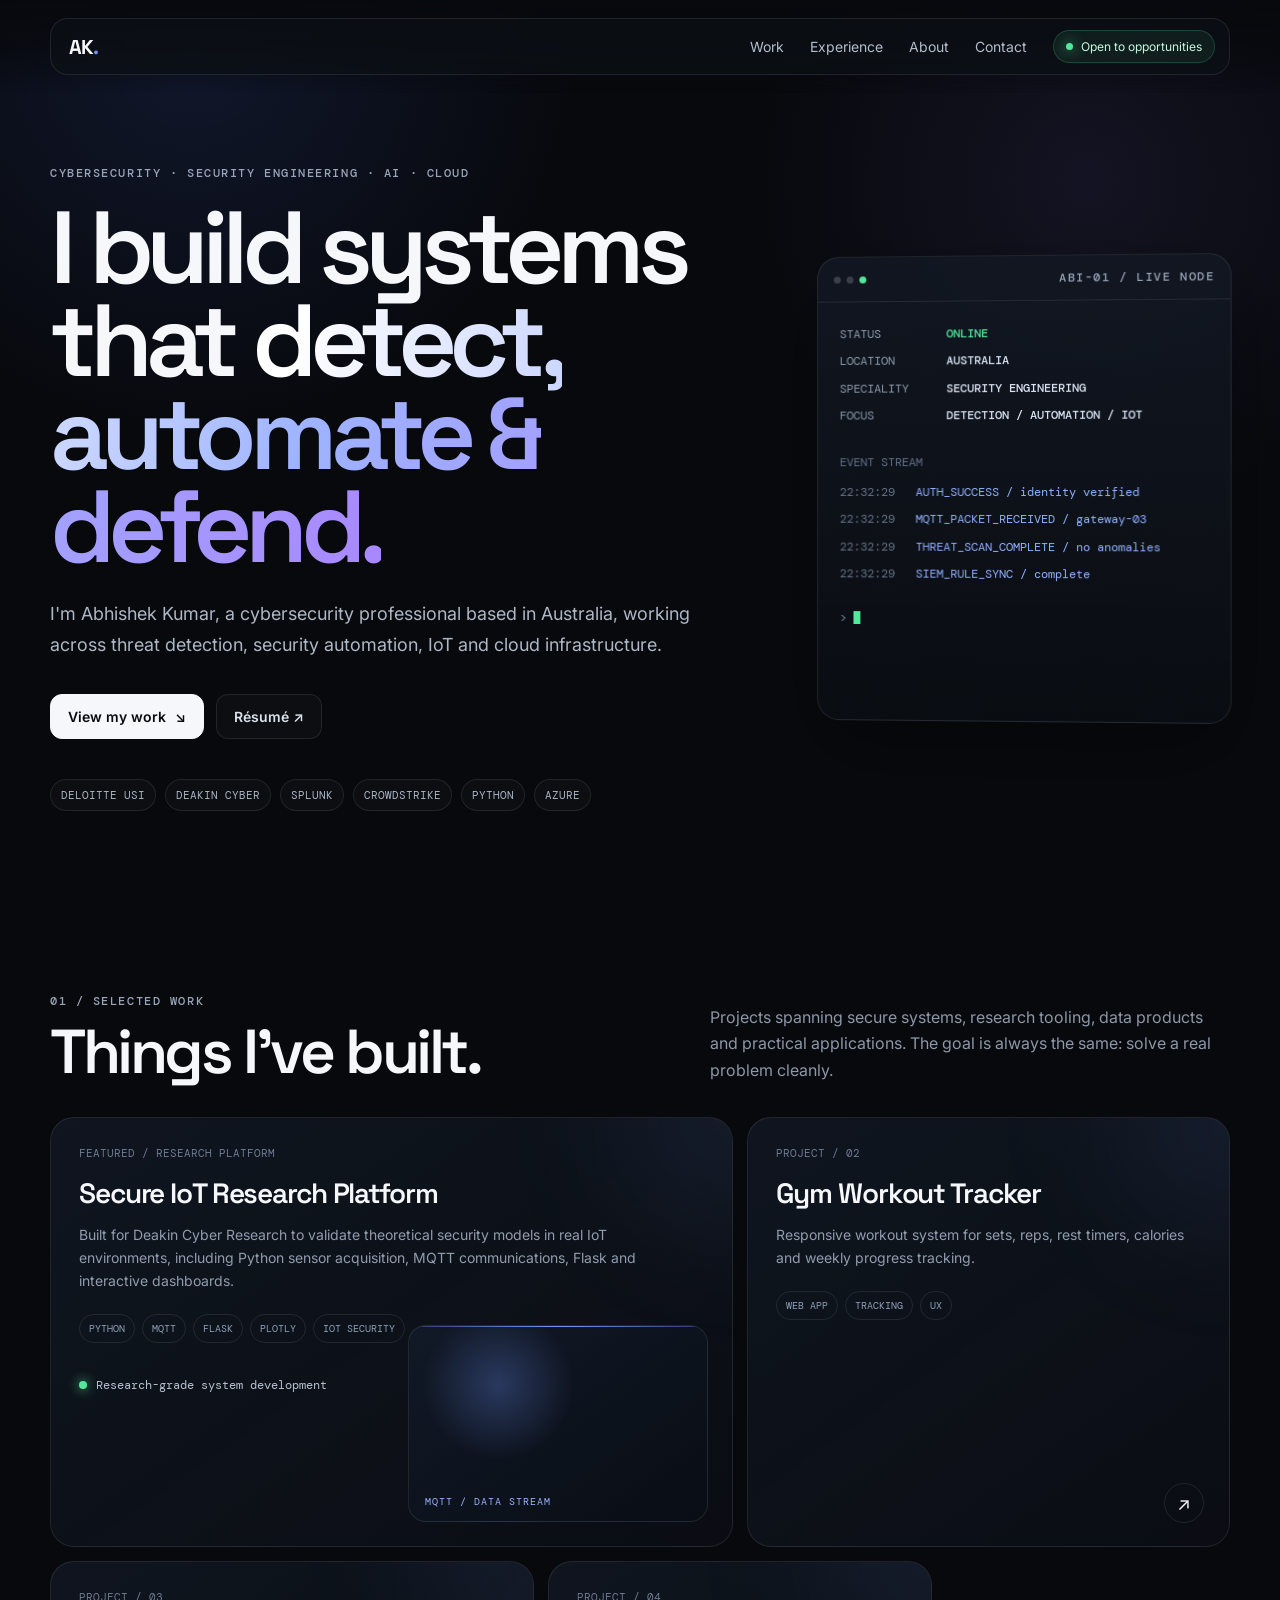
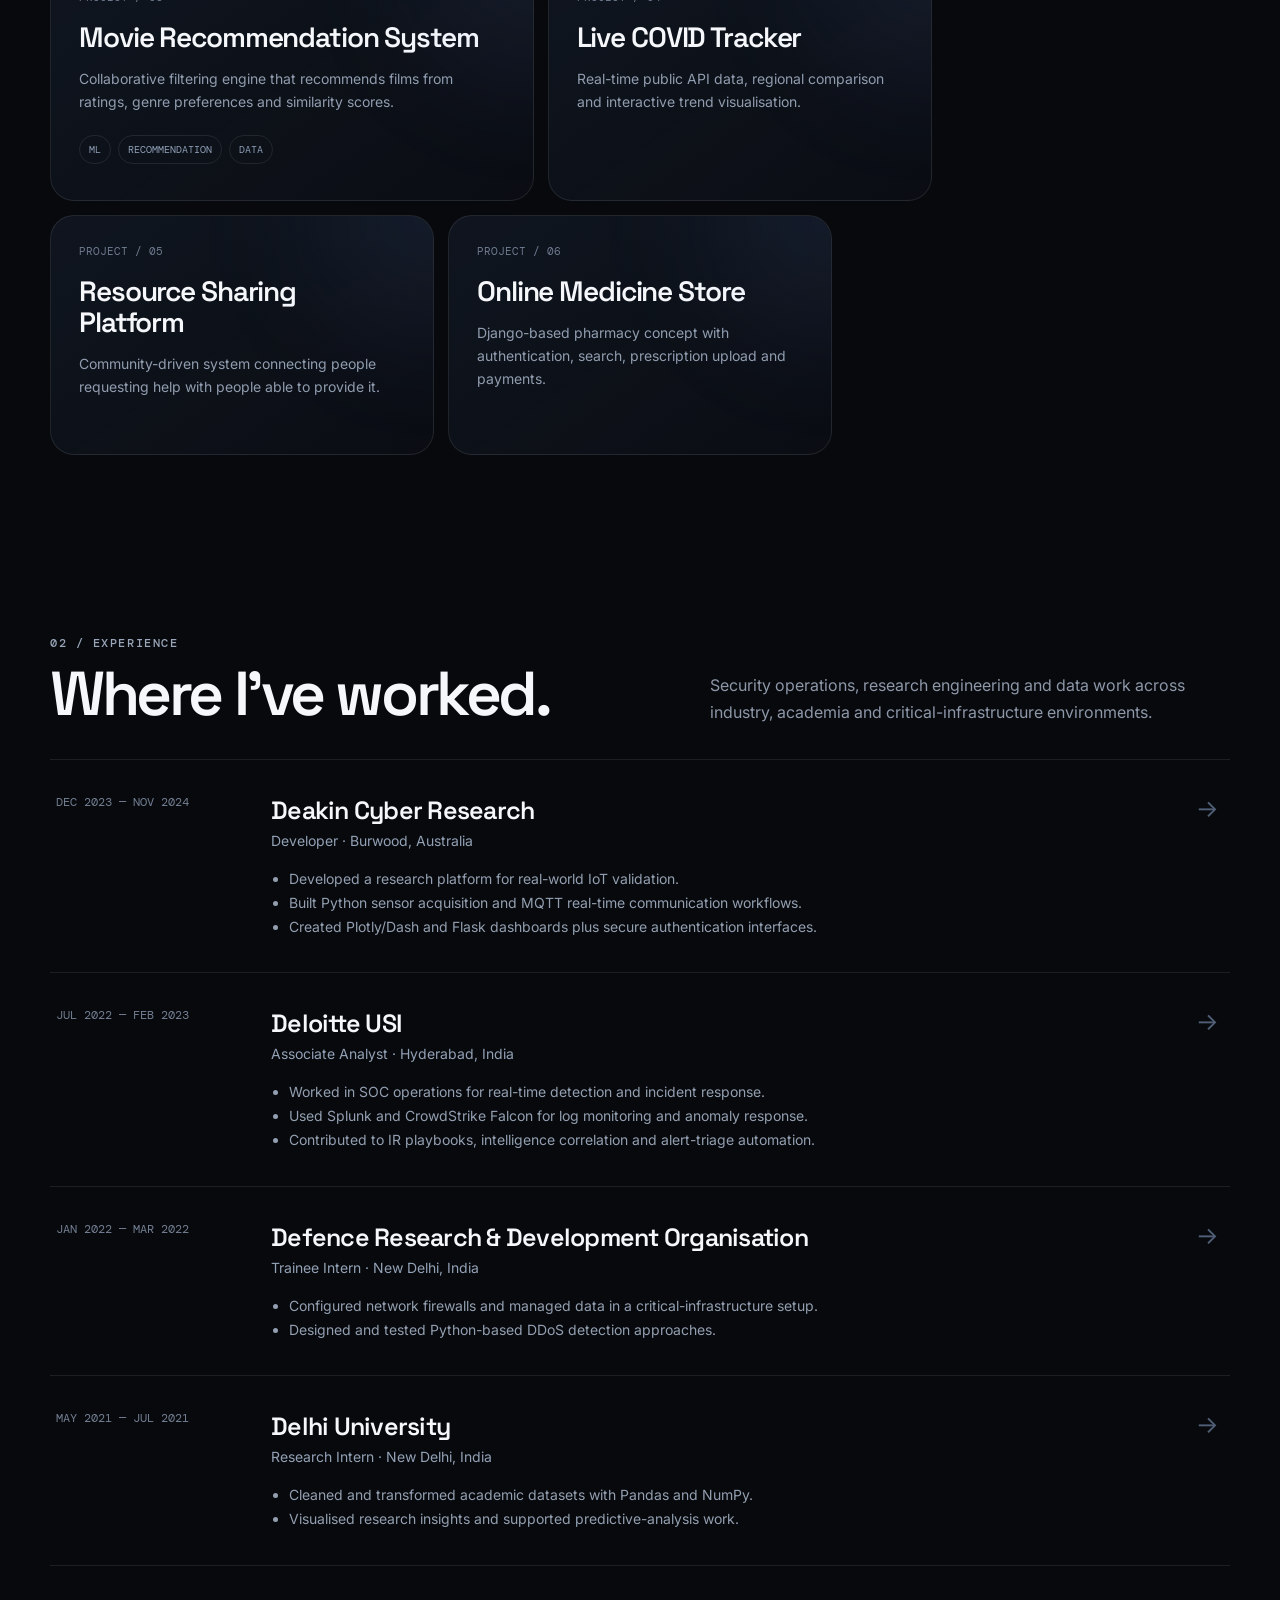
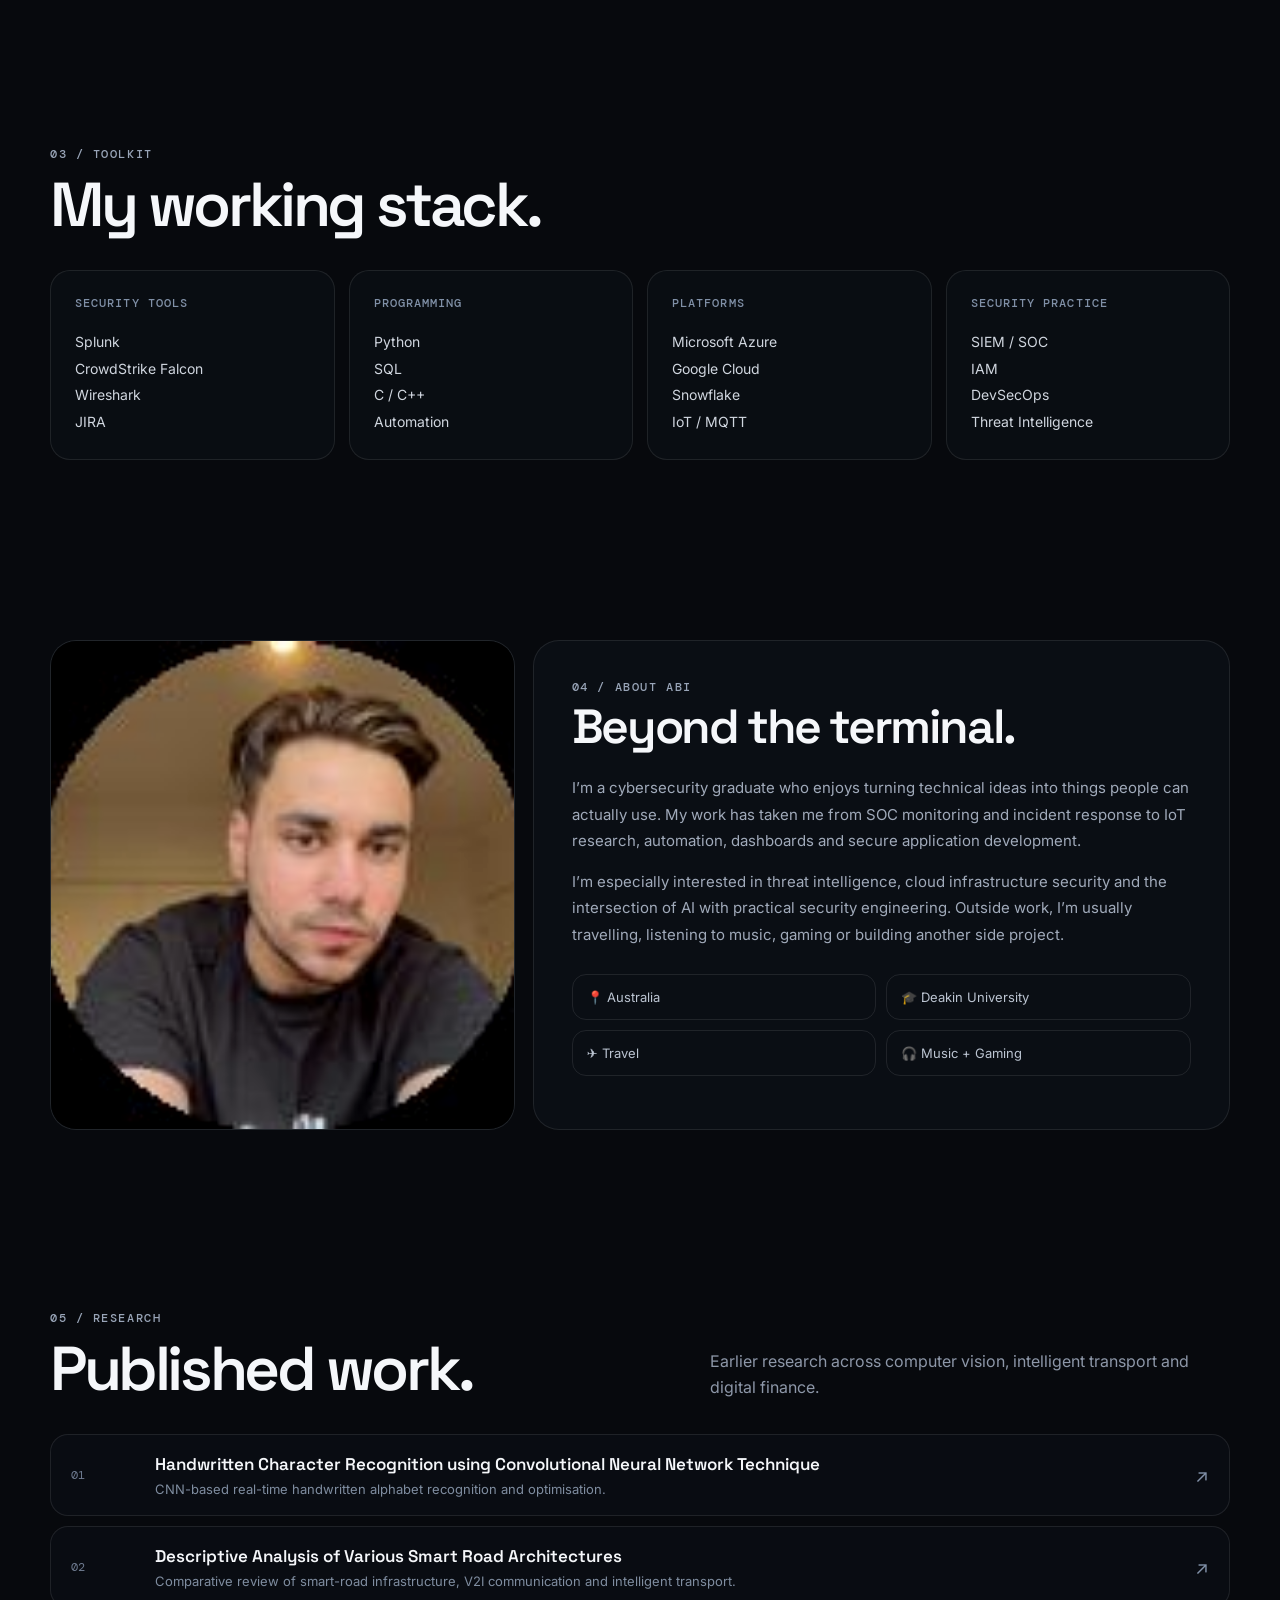
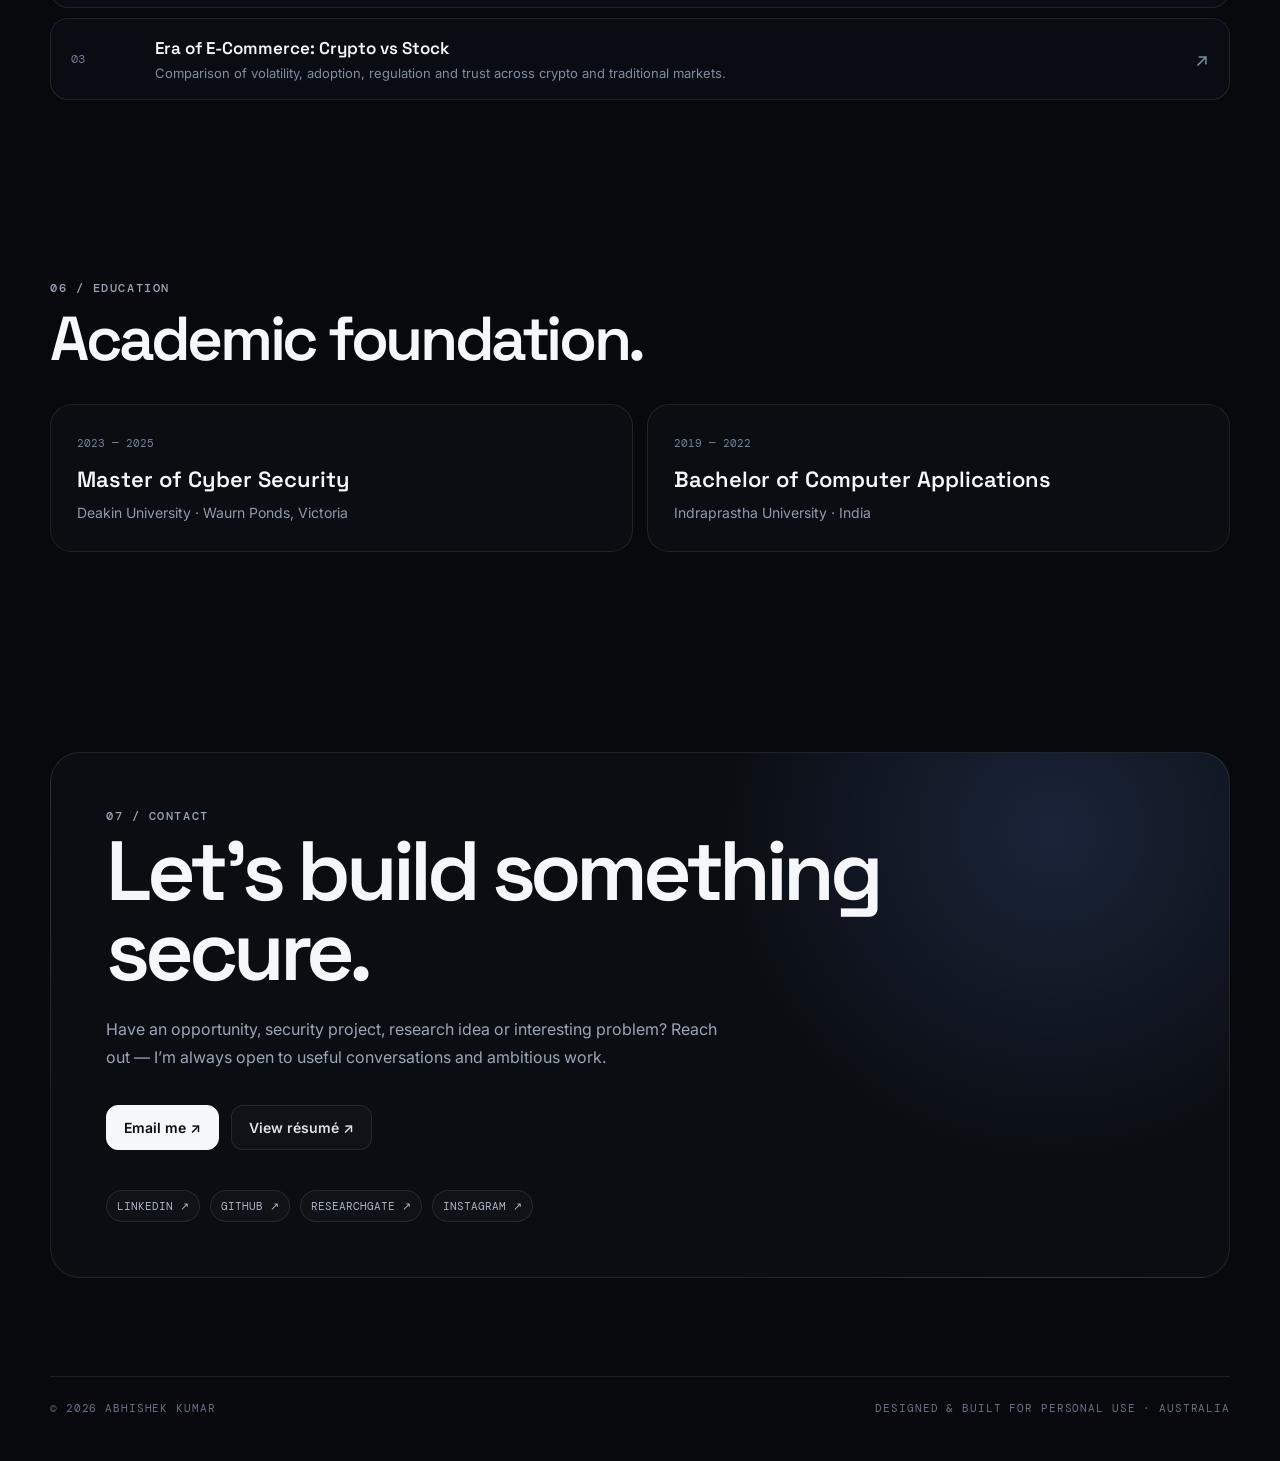
==== index.html @ a93452c8 "Rebuild portfolio homepage as V2" ====
<!doctype html>
<html lang="en">
<head>
  <meta charset="utf-8">
  <meta name="viewport" content="width=device-width,initial-scale=1">
  <meta name="theme-color" content="#07090d">
  <meta name="description" content="Abhishek Kumar — cybersecurity professional building secure systems, automation, IoT and cloud projects.">
  <title>Abhishek Kumar — Cybersecurity & Security Engineering</title>
  <link rel="icon" href="logo.png" type="image/png">
  <link rel="preconnect" href="https://fonts.googleapis.com">
  <link rel="preconnect" href="https://fonts.gstatic.com" crossorigin>
  <link href="https://fonts.googleapis.com/css2?family=DM+Mono:wght@300;400;500&family=Inter:wght@400;500;600;700&family=Space+Grotesk:wght@500;600;700&display=swap" rel="stylesheet">
  <style>
    :root{
      --bg:#07090d;--panel:#0d1117;--panel2:#111722;--text:#f5f7fa;--muted:#8d97a8;
      --line:rgba(255,255,255,.09);--blue:#6f93ff;--violet:#9a78ff;--green:#53e89b;
      --max:1180px;--radius:24px
    }
    *{box-sizing:border-box}
    html{scroll-behavior:smooth}
    body{margin:0;background:var(--bg);color:var(--text);font-family:Inter,system-ui,sans-serif;overflow-x:hidden}
    body:before{content:"";position:fixed;inset:0;z-index:-3;background:
      radial-gradient(circle at 15% 5%,rgba(87,119,255,.13),transparent 28%),
      radial-gradient(circle at 85% 20%,rgba(154,120,255,.09),transparent 26%),
      linear-gradient(#07090d,#07090d)}
    body:after{content:"";position:fixed;inset:0;z-index:-2;opacity:.22;pointer-events:none;
      background-image:linear-gradient(rgba(255,255,255,.025) 1px,transparent 1px),linear-gradient(90deg,rgba(255,255,255,.025) 1px,transparent 1px);
      background-size:48px 48px;mask-image:linear-gradient(to bottom,black,transparent 78%)}
    a{color:inherit;text-decoration:none}
    button{font:inherit}
    .wrap{width:min(var(--max),calc(100% - 40px));margin:auto}
    .nav{position:sticky;top:0;z-index:50;padding:18px 0;background:linear-gradient(to bottom,rgba(7,9,13,.96),rgba(7,9,13,.76),transparent);backdrop-filter:blur(16px)}
    .nav-inner{display:flex;align-items:center;justify-content:space-between;border:1px solid var(--line);background:rgba(13,17,23,.72);border-radius:18px;padding:11px 14px 11px 18px}
    .brand{font:700 20px Space Grotesk;letter-spacing:-.04em}.brand span{color:var(--blue)}
    .nav-links{display:flex;gap:26px;align-items:center;color:#b4bdcb;font-size:14px}
    .nav-links a:hover{color:white}
    .availability{display:inline-flex;align-items:center;gap:8px;border:1px solid rgba(83,232,155,.2);background:rgba(83,232,155,.07);color:#c7f7df;border-radius:999px;padding:8px 12px;font-size:12px}
    .dot{width:7px;height:7px;background:var(--green);border-radius:50%;box-shadow:0 0 14px var(--green)}
    .hero{min-height:calc(100vh - 90px);display:grid;grid-template-columns:1.35fr .8fr;gap:64px;align-items:center;padding:70px 0 90px}
    .eyebrow,.section-kicker{font:500 12px DM Mono;color:#99a5b8;letter-spacing:.13em;text-transform:uppercase}
    h1{font:600 clamp(58px,8vw,108px)/.91 Space Grotesk;margin:20px 0 26px;letter-spacing:-.07em;max-width:850px}
    h1 .gradient{background:linear-gradient(105deg,#fff 5%,#9eb3ff 50%,#a987ff);-webkit-background-clip:text;color:transparent}
    .lead{font-size:18px;line-height:1.7;color:#aeb7c5;max-width:690px}
    .hero-actions{display:flex;gap:12px;flex-wrap:wrap;margin:34px 0 40px}
    .btn{display:inline-flex;align-items:center;gap:9px;padding:13px 17px;border-radius:12px;border:1px solid var(--line);font-size:14px;font-weight:600;transition:.2s}
    .btn.primary{background:#f5f7fa;color:#090b10;border-color:#f5f7fa}.btn.primary:hover{transform:translateY(-2px)}
    .btn.secondary{background:rgba(255,255,255,.025);color:#dce2eb}.btn.secondary:hover{border-color:rgba(111,147,255,.45)}
    .stack-row{display:flex;gap:9px;flex-wrap:wrap}
    .chip{font:400 11px DM Mono;color:#aab5c5;border:1px solid var(--line);padding:8px 10px;border-radius:999px;background:rgba(255,255,255,.025)}
    .console{border:1px solid var(--line);border-radius:22px;background:linear-gradient(180deg,rgba(17,23,34,.85),rgba(10,13,19,.86));box-shadow:0 30px 80px rgba(0,0,0,.42);overflow:hidden;transform:perspective(1200px) rotateY(-3deg)}
    .console-head{display:flex;justify-content:space-between;align-items:center;padding:14px 16px;border-bottom:1px solid var(--line)}
    .lights{display:flex;gap:6px}.lights i{width:7px;height:7px;border-radius:50%;background:#39404a}.lights i:last-child{background:var(--green)}
    .console-body{padding:22px;font:12px/1.7 DM Mono;color:#8e9bac;min-height:420px}
    .console-row{display:grid;grid-template-columns:96px 1fr;gap:12px;margin-bottom:7px}.console-row b{color:#dce5f4;font-weight:500}
    .status{color:var(--green)!important}
    .event-title{margin:26px 0 10px;color:#617089}
    #event-stream div{margin:7px 0;opacity:0;animation:fade .55s forwards}.event-time{color:#647187}.event-ok{color:#8fb0ff}
    @keyframes fade{to{opacity:1}}
    .cursor{display:inline-block;width:7px;height:13px;background:var(--green);vertical-align:-2px;animation:blink 1s infinite}@keyframes blink{50%{opacity:.2}}
    section{padding:90px 0}
    .section-head{display:flex;justify-content:space-between;gap:30px;align-items:end;margin-bottom:34px}
    .section-head h2{font:600 clamp(38px,5vw,62px)/1 Space Grotesk;letter-spacing:-.055em;margin:12px 0 0}
    .section-head p{max-width:520px;color:var(--muted);line-height:1.65;margin:0}
    .bento{display:grid;grid-template-columns:repeat(12,1fr);gap:14px}
    .card{position:relative;border:1px solid var(--line);background:linear-gradient(145deg,rgba(17,23,34,.9),rgba(11,14,20,.82));border-radius:var(--radius);padding:28px;overflow:hidden;transition:.25s}
    .card:hover{transform:translateY(-3px);border-color:rgba(111,147,255,.32)}
    .card:before{content:"";position:absolute;width:240px;height:240px;border-radius:50%;background:rgba(111,147,255,.08);filter:blur(60px);right:-120px;top:-120px;pointer-events:none}
    .feature{grid-column:span 7;min-height:430px}.side{grid-column:span 5;min-height:208px}.third{grid-column:span 4;min-height:240px}
    .card-num{font:400 11px DM Mono;color:#6e7b90}.card h3{font:600 28px/1.1 Space Grotesk;letter-spacing:-.04em;margin:18px 0 12px}
    .card p{color:#919daf;line-height:1.65;font-size:14px;max-width:620px}
    .card-tags{display:flex;flex-wrap:wrap;gap:7px;margin-top:22px}.card-tags span{font:400 10px DM Mono;padding:7px 9px;border:1px solid var(--line);border-radius:999px;color:#8fa0b8}
    .project-link{position:absolute;right:25px;bottom:23px;width:40px;height:40px;border-radius:50%;display:grid;place-items:center;border:1px solid var(--line);font-size:18px}
    .feature .visual{position:absolute;right:24px;bottom:24px;width:44%;height:46%;border:1px solid var(--line);border-radius:18px;background:
      radial-gradient(circle at 30% 30%,rgba(111,147,255,.28),transparent 30%),
      linear-gradient(145deg,#111927,#090d14);overflow:hidden}
    .visual:after{content:"MQTT / DATA STREAM";position:absolute;left:16px;bottom:13px;font:10px DM Mono;color:#9eb3ff;letter-spacing:.1em}
    .visual-line{position:absolute;height:1px;background:linear-gradient(90deg,transparent,#7095ff,transparent);width:140%;left:-20%;animation:scan 3s linear infinite}@keyframes scan{from{top:10%}to{top:90%}}
    .currently{display:flex;align-items:center;gap:9px;font:12px DM Mono;color:#b7c1cf;margin-top:34px}.currently i{width:8px;height:8px;border-radius:50%;background:var(--green);box-shadow:0 0 12px var(--green)}
    .timeline{border-top:1px solid var(--line)}
    .job{display:grid;grid-template-columns:180px 1fr 28px;gap:35px;padding:34px 6px;border-bottom:1px solid var(--line)}
    .job-date{font:12px DM Mono;color:#737f92}.job h3{font:600 25px Space Grotesk;letter-spacing:-.03em;margin:0 0 6px}.job-role{color:#93a1b5;font-size:14px}
    .job ul{color:#939fb0;line-height:1.7;padding-left:18px;margin:18px 0 0;font-size:14px}.job-arrow{font-size:24px;color:#516078;transition:.2s}.job:hover .job-arrow{color:#8eadff;transform:translateX(3px)}
    .skills-grid{display:grid;grid-template-columns:repeat(4,1fr);gap:14px}.skillbox{padding:24px;border:1px solid var(--line);border-radius:20px;background:rgba(13,17,23,.6)}
    .skillbox h4{font:500 12px DM Mono;color:#8090a7;text-transform:uppercase;letter-spacing:.09em;margin:0 0 18px}.skillbox p{margin:0;color:#d0d6df;line-height:1.9;font-size:14px}
    .about-grid{display:grid;grid-template-columns:.8fr 1.2fr;gap:18px}
    .portrait{min-height:490px;border-radius:26px;border:1px solid var(--line);overflow:hidden;background:#0b0f15}
    .portrait img{width:100%;height:100%;object-fit:cover;filter:saturate(.8) contrast(1.03)}
    .about-card{border:1px solid var(--line);border-radius:26px;padding:38px;background:rgba(13,17,23,.74)}
    .about-card h2{font:600 48px/1 Space Grotesk;letter-spacing:-.05em;margin:8px 0 24px}.about-card p{color:#a0aaba;line-height:1.75;font-size:15px}
    .facts{display:grid;grid-template-columns:1fr 1fr;gap:10px;margin-top:26px}.fact{border:1px solid var(--line);border-radius:14px;padding:14px;color:#bcc5d2;font-size:13px}
    .research-list{display:grid;gap:10px}.paper{display:grid;grid-template-columns:64px 1fr auto;gap:20px;align-items:center;border:1px solid var(--line);border-radius:18px;padding:18px 20px;background:rgba(13,17,23,.58)}
    .paper-num{font:12px DM Mono;color:#6e7b90}.paper h3{font:600 17px Space Grotesk;margin:0 0 6px}.paper p{margin:0;color:#7f8da0;font-size:13px}.paper a{font-size:18px;color:#8292aa}
    .education{display:grid;grid-template-columns:1fr 1fr;gap:14px}.edu{border:1px solid var(--line);border-radius:22px;padding:26px;background:rgba(13,17,23,.55)}
    .edu small{font:11px DM Mono;color:#75839a}.edu h3{font:600 22px Space Grotesk;margin:14px 0 9px}.edu p{margin:0;color:#8f9bae;line-height:1.6;font-size:14px}
    .contact{padding:110px 0 70px}.contact-panel{border:1px solid var(--line);border-radius:30px;padding:55px;background:
      radial-gradient(circle at 85% 15%,rgba(111,147,255,.16),transparent 30%),rgba(13,17,23,.72)}
    .contact-panel h2{font:600 clamp(45px,7vw,84px)/.95 Space Grotesk;letter-spacing:-.06em;margin:8px 0 25px;max-width:850px}
    .contact-panel p{color:#9aa6b7;max-width:620px;line-height:1.7}
    .socials{display:flex;gap:10px;flex-wrap:wrap;margin-top:30px}
    footer{padding:28px 0 46px;color:#667388;font:11px DM Mono;text-transform:uppercase;letter-spacing:.08em}
    .footer-row{display:flex;justify-content:space-between;gap:20px;border-top:1px solid var(--line);padding-top:24px}
    .reveal{opacity:0;transform:translateY(20px);transition:.7s ease}.reveal.on{opacity:1;transform:none}
    @media(max-width:900px){
      .nav-links a:not(.availability){display:none}.hero{grid-template-columns:1fr;gap:30px;min-height:auto;padding-top:50px}.console{transform:none}
      .feature,.side,.third{grid-column:span 12}.feature{min-height:440px}.skills-grid{grid-template-columns:1fr 1fr}.about-grid{grid-template-columns:1fr}.portrait{min-height:420px}
      .job{grid-template-columns:130px 1fr 20px}.education{grid-template-columns:1fr}
    }
    @media(max-width:600px){
      .wrap{width:min(var(--max),calc(100% - 24px))}.nav{padding-top:10px}.nav-inner{border-radius:14px}.availability{font-size:0;padding:9px}.availability .dot{width:8px;height:8px}
      h1{font-size:54px}.hero{padding:52px 0 72px}.lead{font-size:16px}.console-body{min-height:360px;padding:17px}.section-head{display:block}.section-head p{margin-top:18px}
      section{padding:68px 0}.card{padding:22px}.feature{min-height:460px}.feature .visual{width:calc(100% - 44px);height:150px;left:22px}
      .skills-grid{grid-template-columns:1fr}.job{grid-template-columns:1fr 18px;gap:10px}.job-date{grid-column:1}.job > div:nth-child(2){grid-column:1}.job-arrow{grid-column:2;grid-row:1/3}
      .about-card{padding:26px}.about-card h2{font-size:38px}.facts{grid-template-columns:1fr}.paper{grid-template-columns:36px 1fr}.paper a{display:none}.contact-panel{padding:32px 24px}.footer-row{display:block;line-height:2}
    }
    @media(prefers-reduced-motion:reduce){*{scroll-behavior:auto!important;animation:none!important;transition:none!important}}
  </style>
</head>
<body>
  <nav class="nav">
    <div class="wrap nav-inner">
      <a class="brand" href="#top">AK<span>.</span></a>
      <div class="nav-links">
        <a href="#work">Work</a><a href="#experience">Experience</a><a href="#about">About</a><a href="#contact">Contact</a>
        <span class="availability"><i class="dot"></i> Open to opportunities</span>
      </div>
    </div>
  </nav>

  <main id="top">
    <div class="wrap hero">
      <div>
        <div class="eyebrow">Cybersecurity · Security Engineering · AI · Cloud</div>
        <h1>I build systems that <span class="gradient">detect, automate & defend.</span></h1>
        <p class="lead">I'm Abhishek Kumar, a cybersecurity professional based in Australia, working across threat detection, security automation, IoT and cloud infrastructure.</p>
        <div class="hero-actions">
          <a class="btn primary" href="#work">View my work <span>↘</span></a>
          <a class="btn secondary" href="resume.pdf" target="_blank">Résumé ↗</a>
        </div>
        <div class="stack-row">
          <span class="chip">DELOITTE USI</span><span class="chip">DEAKIN CYBER</span><span class="chip">SPLUNK</span><span class="chip">CROWDSTRIKE</span><span class="chip">PYTHON</span><span class="chip">AZURE</span>
        </div>
      </div>
      <aside class="console" aria-label="Security node console">
        <div class="console-head"><div class="lights"><i></i><i></i><i></i></div><span class="eyebrow">ABI-01 / LIVE NODE</span></div>
        <div class="console-body">
          <div class="console-row"><span>STATUS</span><b class="status">ONLINE</b></div>
          <div class="console-row"><span>LOCATION</span><b>AUSTRALIA</b></div>
          <div class="console-row"><span>SPECIALITY</span><b>SECURITY ENGINEERING</b></div>
          <div class="console-row"><span>FOCUS</span><b>DETECTION / AUTOMATION / IOT</b></div>
          <div class="event-title">EVENT STREAM</div>
          <div id="event-stream"></div>
          <div style="margin-top:24px;color:#77869b">&gt; <span class="cursor"></span></div>
        </div>
      </aside>
    </div>

    <section id="work">
      <div class="wrap">
        <div class="section-head reveal">
          <div><div class="section-kicker">01 / Selected work</div><h2>Things I've built.</h2></div>
          <p>Projects spanning secure systems, research tooling, data products and practical applications. The goal is always the same: solve a real problem cleanly.</p>
        </div>
        <div class="bento">
          <article class="card feature reveal">
            <div class="card-num">FEATURED / RESEARCH PLATFORM</div>
            <h3>Secure IoT Research Platform</h3>
            <p>Built for Deakin Cyber Research to validate theoretical security models in real IoT environments, including Python sensor acquisition, MQTT communications, Flask and interactive dashboards.</p>
            <div class="card-tags"><span>PYTHON</span><span>MQTT</span><span>FLASK</span><span>PLOTLY</span><span>IOT SECURITY</span></div>
            <div class="currently"><i></i> Research-grade system development</div>
            <div class="visual"><span class="visual-line"></span></div>
          </article>
          <article class="card side reveal">
            <div class="card-num">PROJECT / 02</div><h3>Gym Workout Tracker</h3>
            <p>Responsive workout system for sets, reps, rest timers, calories and weekly progress tracking.</p>
            <div class="card-tags"><span>WEB APP</span><span>TRACKING</span><span>UX</span></div>
            <a class="project-link" href="dailyworkout.html" aria-label="Open workout tracker">↗</a>
          </article>
          <article class="card side reveal">
            <div class="card-num">PROJECT / 03</div><h3>Movie Recommendation System</h3>
            <p>Collaborative filtering engine that recommends films from ratings, genre preferences and similarity scores.</p>
            <div class="card-tags"><span>ML</span><span>RECOMMENDATION</span><span>DATA</span></div>
          </article>
          <article class="card third reveal">
            <div class="card-num">PROJECT / 04</div><h3>Live COVID Tracker</h3>
            <p>Real-time public API data, regional comparison and interactive trend visualisation.</p>
          </article>
          <article class="card third reveal">
            <div class="card-num">PROJECT / 05</div><h3>Resource Sharing Platform</h3>
            <p>Community-driven system connecting people requesting help with people able to provide it.</p>
          </article>
          <article class="card third reveal">
            <div class="card-num">PROJECT / 06</div><h3>Online Medicine Store</h3>
            <p>Django-based pharmacy concept with authentication, search, prescription upload and payments.</p>
          </article>
        </div>
      </div>
    </section>

    <section id="experience">
      <div class="wrap">
        <div class="section-head reveal"><div><div class="section-kicker">02 / Experience</div><h2>Where I've worked.</h2></div><p>Security operations, research engineering and data work across industry, academia and critical-infrastructure environments.</p></div>
        <div class="timeline">
          <article class="job reveal"><div class="job-date">DEC 2023 — NOV 2024</div><div><h3>Deakin Cyber Research</h3><div class="job-role">Developer · Burwood, Australia</div><ul><li>Developed a research platform for real-world IoT validation.</li><li>Built Python sensor acquisition and MQTT real-time communication workflows.</li><li>Created Plotly/Dash and Flask dashboards plus secure authentication interfaces.</li></ul></div><div class="job-arrow">→</div></article>
          <article class="job reveal"><div class="job-date">JUL 2022 — FEB 2023</div><div><h3>Deloitte USI</h3><div class="job-role">Associate Analyst · Hyderabad, India</div><ul><li>Worked in SOC operations for real-time detection and incident response.</li><li>Used Splunk and CrowdStrike Falcon for log monitoring and anomaly response.</li><li>Contributed to IR playbooks, intelligence correlation and alert-triage automation.</li></ul></div><div class="job-arrow">→</div></article>
          <article class="job reveal"><div class="job-date">JAN 2022 — MAR 2022</div><div><h3>Defence Research & Development Organisation</h3><div class="job-role">Trainee Intern · New Delhi, India</div><ul><li>Configured network firewalls and managed data in a critical-infrastructure setup.</li><li>Designed and tested Python-based DDoS detection approaches.</li></ul></div><div class="job-arrow">→</div></article>
          <article class="job reveal"><div class="job-date">MAY 2021 — JUL 2021</div><div><h3>Delhi University</h3><div class="job-role">Research Intern · New Delhi, India</div><ul><li>Cleaned and transformed academic datasets with Pandas and NumPy.</li><li>Visualised research insights and supported predictive-analysis work.</li></ul></div><div class="job-arrow">→</div></article>
        </div>
      </div>
    </section>

    <section>
      <div class="wrap">
        <div class="section-head reveal"><div><div class="section-kicker">03 / Toolkit</div><h2>My working stack.</h2></div></div>
        <div class="skills-grid">
          <div class="skillbox reveal"><h4>Security tools</h4><p>Splunk<br>CrowdStrike Falcon<br>Wireshark<br>JIRA</p></div>
          <div class="skillbox reveal"><h4>Programming</h4><p>Python<br>SQL<br>C / C++<br>Automation</p></div>
          <div class="skillbox reveal"><h4>Platforms</h4><p>Microsoft Azure<br>Google Cloud<br>Snowflake<br>IoT / MQTT</p></div>
          <div class="skillbox reveal"><h4>Security practice</h4><p>SIEM / SOC<br>IAM<br>DevSecOps<br>Threat Intelligence</p></div>
        </div>
      </div>
    </section>

    <section id="about">
      <div class="wrap about-grid">
        <div class="portrait reveal"><img src="profile.jpg" alt="Abhishek Kumar"></div>
        <div class="about-card reveal">
          <div class="section-kicker">04 / About Abi</div>
          <h2>Beyond the terminal.</h2>
          <p>I’m a cybersecurity graduate who enjoys turning technical ideas into things people can actually use. My work has taken me from SOC monitoring and incident response to IoT research, automation, dashboards and secure application development.</p>
          <p>I’m especially interested in threat intelligence, cloud infrastructure security and the intersection of AI with practical security engineering. Outside work, I’m usually travelling, listening to music, gaming or building another side project.</p>
          <div class="facts">
            <div class="fact">📍 Australia</div><div class="fact">🎓 Deakin University</div><div class="fact">✈ Travel</div><div class="fact">🎧 Music + Gaming</div>
          </div>
        </div>
      </div>
    </section>

    <section id="research">
      <div class="wrap">
        <div class="section-head reveal"><div><div class="section-kicker">05 / Research</div><h2>Published work.</h2></div><p>Earlier research across computer vision, intelligent transport and digital finance.</p></div>
        <div class="research-list">
          <article class="paper reveal"><div class="paper-num">01</div><div><h3>Handwritten Character Recognition using Convolutional Neural Network Technique</h3><p>CNN-based real-time handwritten alphabet recognition and optimisation.</p></div><a href="https://www.researchgate.net/publication/356195148_Handwritten_Character_Recognition_using_Convolutional_Neural_Network_Technique" target="_blank" rel="noopener">↗</a></article>
          <article class="paper reveal"><div class="paper-num">02</div><div><h3>Descriptive Analysis of Various Smart Road Architectures</h3><p>Comparative review of smart-road infrastructure, V2I communication and intelligent transport.</p></div><a href="https://www.researchgate.net/publication/352761163_DESCRIPTIVE_ANALYSIS_OF_VARIOUS_SMART_ROAD_ARCHITECHURES" target="_blank" rel="noopener">↗</a></article>
          <article class="paper reveal"><div class="paper-num">03</div><div><h3>Era of E-Commerce: Crypto vs Stock</h3><p>Comparison of volatility, adoption, regulation and trust across crypto and traditional markets.</p></div><a href="https://www.researchgate.net/publication/343471751_Era_of_E-Commerce_Crypto_vs_Stock" target="_blank" rel="noopener">↗</a></article>
        </div>
      </div>
    </section>

    <section id="education">
      <div class="wrap">
        <div class="section-head reveal"><div><div class="section-kicker">06 / Education</div><h2>Academic foundation.</h2></div></div>
        <div class="education">
          <div class="edu reveal"><small>2023 — 2025</small><h3>Master of Cyber Security</h3><p>Deakin University · Waurn Ponds, Victoria</p></div>
          <div class="edu reveal"><small>2019 — 2022</small><h3>Bachelor of Computer Applications</h3><p>Indraprastha University · India</p></div>
        </div>
      </div>
    </section>

    <section class="contact" id="contact">
      <div class="wrap">
        <div class="contact-panel reveal">
          <div class="section-kicker">07 / Contact</div>
          <h2>Let's build something secure.</h2>
          <p>Have an opportunity, security project, research idea or interesting problem? Reach out — I’m always open to useful conversations and ambitious work.</p>
          <div class="hero-actions">
            <a class="btn primary" href="mailto:abhideakin@gmail.com">Email me ↗</a>
            <a class="btn secondary" href="resume.pdf" target="_blank">View résumé ↗</a>
          </div>
          <div class="socials">
            <a class="chip" href="https://www.linkedin.com/in/abi-k-493982182/" target="_blank" rel="noopener">LINKEDIN ↗</a>
            <a class="chip" href="https://github.com/aby1602" target="_blank" rel="noopener">GITHUB ↗</a>
            <a class="chip" href="https://www.researchgate.net/profile/Abhishek-Kumar-483?ev=hdr_xprf" target="_blank" rel="noopener">RESEARCHGATE ↗</a>
            <a class="chip" href="https://www.instagram.com/ttl_dreamer__/" target="_blank" rel="noopener">INSTAGRAM ↗</a>
          </div>
        </div>
      </div>
    </section>
  </main>

  <footer><div class="wrap footer-row"><span>© 2026 Abhishek Kumar</span><span>Designed & built for personal use · Australia</span></div></footer>

  <script>
    const events=[
      "AUTH_SUCCESS / identity verified",
      "MQTT_PACKET_RECEIVED / gateway-03",
      "THREAT_SCAN_COMPLETE / no anomalies",
      "SIEM_RULE_SYNC / complete",
      "CLOUD_POLICY_CHECK / passed",
      "SYSTEM_SECURE / monitoring"
    ];
    const stream=document.getElementById("event-stream");
    let n=0;
    function addEvent(){
      if(!stream)return;
      const row=document.createElement("div");
      const now=new Date().toLocaleTimeString("en-AU",{hour12:false});
      row.innerHTML='<span class="event-time">'+now+'</span>&nbsp;&nbsp; <span class="event-ok">'+events[n%events.length]+'</span>';
      stream.appendChild(row);
      if(stream.children.length>6)stream.removeChild(stream.firstChild);
      n++;
    }
    events.slice(0,4).forEach((_,i)=>setTimeout(addEvent,220*i));
    setInterval(addEvent,2600);
    const obs=new IntersectionObserver(entries=>entries.forEach(e=>{if(e.isIntersecting)e.target.classList.add("on")}),{threshold:.08});
    document.querySelectorAll(".reveal").forEach(el=>obs.observe(el));
  </script>
</body>
</html>
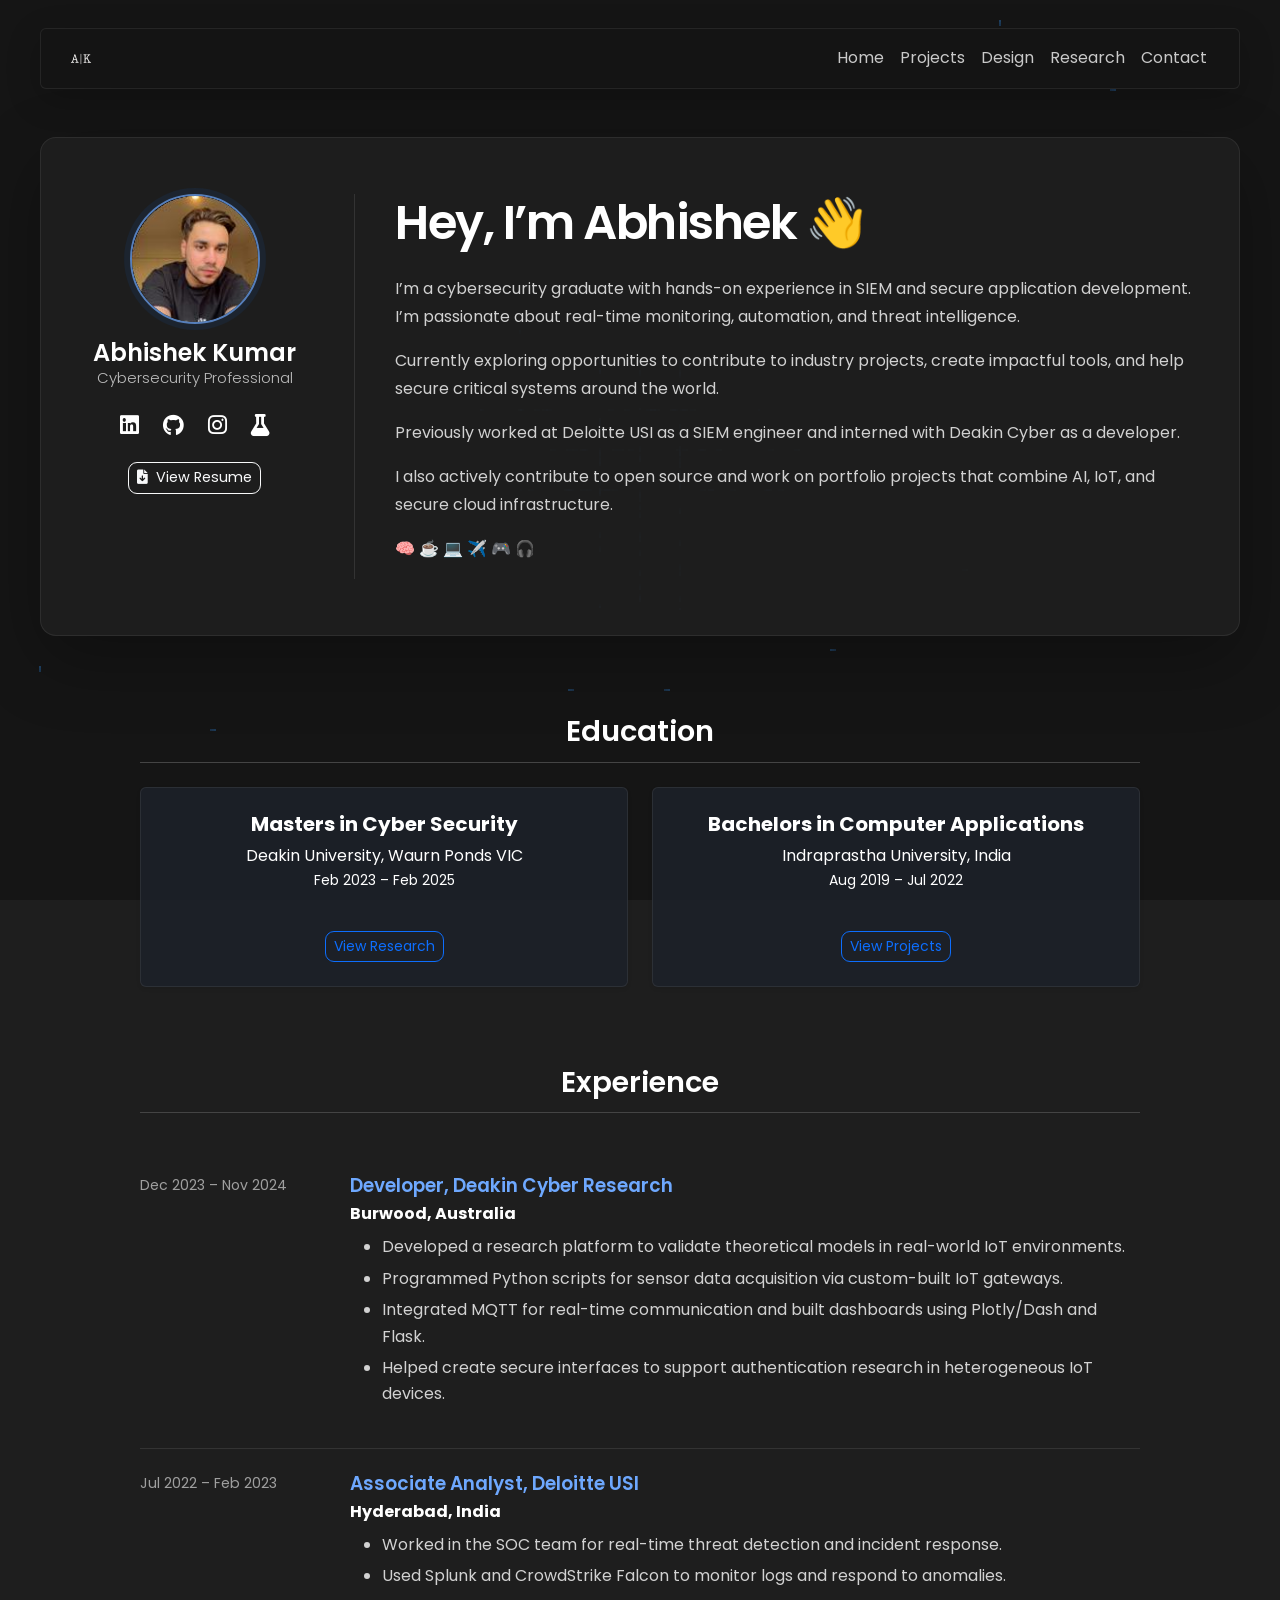
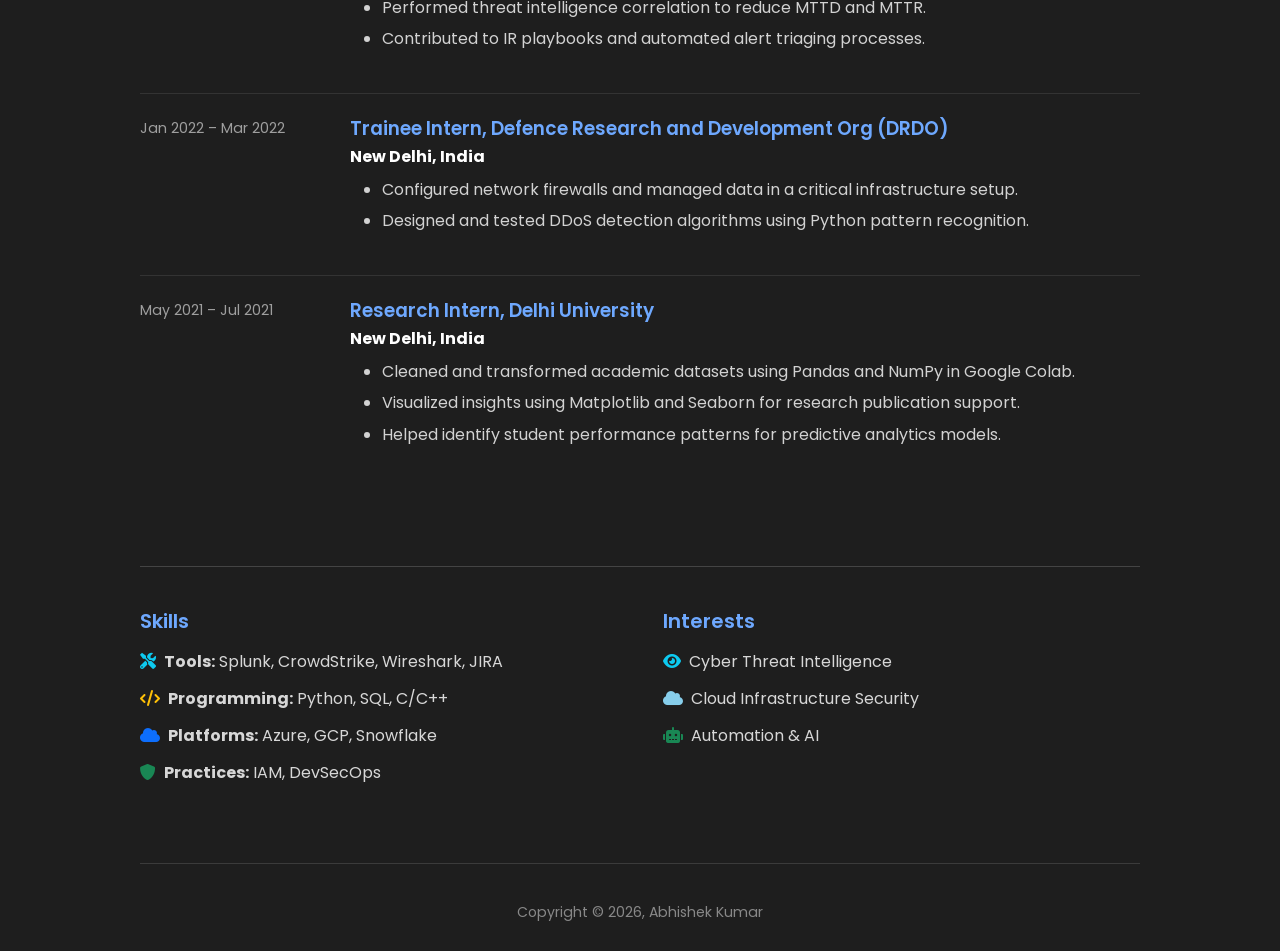
==== commit 847d62d5: "Restore original portfolio layout with light polish" ====
--- a/index.html
+++ b/index.html
@@ -1,308 +1,587 @@
-<!doctype html>
+<!DOCTYPE html>
 <html lang="en">
 <head>
-  <meta charset="utf-8">
-  <meta name="viewport" content="width=device-width,initial-scale=1">
-  <meta name="theme-color" content="#07090d">
-  <meta name="description" content="Abhishek Kumar — cybersecurity professional building secure systems, automation, IoT and cloud projects.">
-  <title>Abhishek Kumar — Cybersecurity & Security Engineering</title>
-  <link rel="icon" href="logo.png" type="image/png">
-  <link rel="preconnect" href="https://fonts.googleapis.com">
-  <link rel="preconnect" href="https://fonts.gstatic.com" crossorigin>
-  <link href="https://fonts.googleapis.com/css2?family=DM+Mono:wght@300;400;500&family=Inter:wght@400;500;600;700&family=Space+Grotesk:wght@500;600;700&display=swap" rel="stylesheet">
+  <meta charset="utf-8"/>
+  <meta content="width=device-width, initial-scale=1.0" name="viewport"/>
+  <meta name="theme-color" content="#1e1e1e"/>
+  <meta name="description" content="Abhishek Kumar | Cybersecurity Professional"/>
+  <title>Abi Kumar | Cybersecurity Professional</title>
+
+  <link href="https://cdn.jsdelivr.net/npm/bootstrap@5.3.3/dist/css/bootstrap.min.css" rel="stylesheet"/>
+  <link href="https://cdnjs.cloudflare.com/ajax/libs/font-awesome/6.0.0/css/all.min.css" rel="stylesheet"/>
+  <link href="https://fonts.googleapis.com/css2?family=Poppins:wght@300;400;500;600;700&display=swap" rel="stylesheet"/>
+  <link href="logo.png" rel="icon" type="image/png"/>
+
   <style>
-    :root{
-      --bg:#07090d;--panel:#0d1117;--panel2:#111722;--text:#f5f7fa;--muted:#8d97a8;
-      --line:rgba(255,255,255,.09);--blue:#6f93ff;--violet:#9a78ff;--green:#53e89b;
-      --max:1180px;--radius:24px
-    }
-    *{box-sizing:border-box}
-    html{scroll-behavior:smooth}
-    body{margin:0;background:var(--bg);color:var(--text);font-family:Inter,system-ui,sans-serif;overflow-x:hidden}
-    body:before{content:"";position:fixed;inset:0;z-index:-3;background:
-      radial-gradient(circle at 15% 5%,rgba(87,119,255,.13),transparent 28%),
-      radial-gradient(circle at 85% 20%,rgba(154,120,255,.09),transparent 26%),
-      linear-gradient(#07090d,#07090d)}
-    body:after{content:"";position:fixed;inset:0;z-index:-2;opacity:.22;pointer-events:none;
-      background-image:linear-gradient(rgba(255,255,255,.025) 1px,transparent 1px),linear-gradient(90deg,rgba(255,255,255,.025) 1px,transparent 1px);
-      background-size:48px 48px;mask-image:linear-gradient(to bottom,black,transparent 78%)}
-    a{color:inherit;text-decoration:none}
-    button{font:inherit}
-    .wrap{width:min(var(--max),calc(100% - 40px));margin:auto}
-    .nav{position:sticky;top:0;z-index:50;padding:18px 0;background:linear-gradient(to bottom,rgba(7,9,13,.96),rgba(7,9,13,.76),transparent);backdrop-filter:blur(16px)}
-    .nav-inner{display:flex;align-items:center;justify-content:space-between;border:1px solid var(--line);background:rgba(13,17,23,.72);border-radius:18px;padding:11px 14px 11px 18px}
-    .brand{font:700 20px Space Grotesk;letter-spacing:-.04em}.brand span{color:var(--blue)}
-    .nav-links{display:flex;gap:26px;align-items:center;color:#b4bdcb;font-size:14px}
-    .nav-links a:hover{color:white}
-    .availability{display:inline-flex;align-items:center;gap:8px;border:1px solid rgba(83,232,155,.2);background:rgba(83,232,155,.07);color:#c7f7df;border-radius:999px;padding:8px 12px;font-size:12px}
-    .dot{width:7px;height:7px;background:var(--green);border-radius:50%;box-shadow:0 0 14px var(--green)}
-    .hero{min-height:calc(100vh - 90px);display:grid;grid-template-columns:1.35fr .8fr;gap:64px;align-items:center;padding:70px 0 90px}
-    .eyebrow,.section-kicker{font:500 12px DM Mono;color:#99a5b8;letter-spacing:.13em;text-transform:uppercase}
-    h1{font:600 clamp(58px,8vw,108px)/.91 Space Grotesk;margin:20px 0 26px;letter-spacing:-.07em;max-width:850px}
-    h1 .gradient{background:linear-gradient(105deg,#fff 5%,#9eb3ff 50%,#a987ff);-webkit-background-clip:text;color:transparent}
-    .lead{font-size:18px;line-height:1.7;color:#aeb7c5;max-width:690px}
-    .hero-actions{display:flex;gap:12px;flex-wrap:wrap;margin:34px 0 40px}
-    .btn{display:inline-flex;align-items:center;gap:9px;padding:13px 17px;border-radius:12px;border:1px solid var(--line);font-size:14px;font-weight:600;transition:.2s}
-    .btn.primary{background:#f5f7fa;color:#090b10;border-color:#f5f7fa}.btn.primary:hover{transform:translateY(-2px)}
-    .btn.secondary{background:rgba(255,255,255,.025);color:#dce2eb}.btn.secondary:hover{border-color:rgba(111,147,255,.45)}
-    .stack-row{display:flex;gap:9px;flex-wrap:wrap}
-    .chip{font:400 11px DM Mono;color:#aab5c5;border:1px solid var(--line);padding:8px 10px;border-radius:999px;background:rgba(255,255,255,.025)}
-    .console{border:1px solid var(--line);border-radius:22px;background:linear-gradient(180deg,rgba(17,23,34,.85),rgba(10,13,19,.86));box-shadow:0 30px 80px rgba(0,0,0,.42);overflow:hidden;transform:perspective(1200px) rotateY(-3deg)}
-    .console-head{display:flex;justify-content:space-between;align-items:center;padding:14px 16px;border-bottom:1px solid var(--line)}
-    .lights{display:flex;gap:6px}.lights i{width:7px;height:7px;border-radius:50%;background:#39404a}.lights i:last-child{background:var(--green)}
-    .console-body{padding:22px;font:12px/1.7 DM Mono;color:#8e9bac;min-height:420px}
-    .console-row{display:grid;grid-template-columns:96px 1fr;gap:12px;margin-bottom:7px}.console-row b{color:#dce5f4;font-weight:500}
-    .status{color:var(--green)!important}
-    .event-title{margin:26px 0 10px;color:#617089}
-    #event-stream div{margin:7px 0;opacity:0;animation:fade .55s forwards}.event-time{color:#647187}.event-ok{color:#8fb0ff}
-    @keyframes fade{to{opacity:1}}
-    .cursor{display:inline-block;width:7px;height:13px;background:var(--green);vertical-align:-2px;animation:blink 1s infinite}@keyframes blink{50%{opacity:.2}}
-    section{padding:90px 0}
-    .section-head{display:flex;justify-content:space-between;gap:30px;align-items:end;margin-bottom:34px}
-    .section-head h2{font:600 clamp(38px,5vw,62px)/1 Space Grotesk;letter-spacing:-.055em;margin:12px 0 0}
-    .section-head p{max-width:520px;color:var(--muted);line-height:1.65;margin:0}
-    .bento{display:grid;grid-template-columns:repeat(12,1fr);gap:14px}
-    .card{position:relative;border:1px solid var(--line);background:linear-gradient(145deg,rgba(17,23,34,.9),rgba(11,14,20,.82));border-radius:var(--radius);padding:28px;overflow:hidden;transition:.25s}
-    .card:hover{transform:translateY(-3px);border-color:rgba(111,147,255,.32)}
-    .card:before{content:"";position:absolute;width:240px;height:240px;border-radius:50%;background:rgba(111,147,255,.08);filter:blur(60px);right:-120px;top:-120px;pointer-events:none}
-    .feature{grid-column:span 7;min-height:430px}.side{grid-column:span 5;min-height:208px}.third{grid-column:span 4;min-height:240px}
-    .card-num{font:400 11px DM Mono;color:#6e7b90}.card h3{font:600 28px/1.1 Space Grotesk;letter-spacing:-.04em;margin:18px 0 12px}
-    .card p{color:#919daf;line-height:1.65;font-size:14px;max-width:620px}
-    .card-tags{display:flex;flex-wrap:wrap;gap:7px;margin-top:22px}.card-tags span{font:400 10px DM Mono;padding:7px 9px;border:1px solid var(--line);border-radius:999px;color:#8fa0b8}
-    .project-link{position:absolute;right:25px;bottom:23px;width:40px;height:40px;border-radius:50%;display:grid;place-items:center;border:1px solid var(--line);font-size:18px}
-    .feature .visual{position:absolute;right:24px;bottom:24px;width:44%;height:46%;border:1px solid var(--line);border-radius:18px;background:
-      radial-gradient(circle at 30% 30%,rgba(111,147,255,.28),transparent 30%),
-      linear-gradient(145deg,#111927,#090d14);overflow:hidden}
-    .visual:after{content:"MQTT / DATA STREAM";position:absolute;left:16px;bottom:13px;font:10px DM Mono;color:#9eb3ff;letter-spacing:.1em}
-    .visual-line{position:absolute;height:1px;background:linear-gradient(90deg,transparent,#7095ff,transparent);width:140%;left:-20%;animation:scan 3s linear infinite}@keyframes scan{from{top:10%}to{top:90%}}
-    .currently{display:flex;align-items:center;gap:9px;font:12px DM Mono;color:#b7c1cf;margin-top:34px}.currently i{width:8px;height:8px;border-radius:50%;background:var(--green);box-shadow:0 0 12px var(--green)}
-    .timeline{border-top:1px solid var(--line)}
-    .job{display:grid;grid-template-columns:180px 1fr 28px;gap:35px;padding:34px 6px;border-bottom:1px solid var(--line)}
-    .job-date{font:12px DM Mono;color:#737f92}.job h3{font:600 25px Space Grotesk;letter-spacing:-.03em;margin:0 0 6px}.job-role{color:#93a1b5;font-size:14px}
-    .job ul{color:#939fb0;line-height:1.7;padding-left:18px;margin:18px 0 0;font-size:14px}.job-arrow{font-size:24px;color:#516078;transition:.2s}.job:hover .job-arrow{color:#8eadff;transform:translateX(3px)}
-    .skills-grid{display:grid;grid-template-columns:repeat(4,1fr);gap:14px}.skillbox{padding:24px;border:1px solid var(--line);border-radius:20px;background:rgba(13,17,23,.6)}
-    .skillbox h4{font:500 12px DM Mono;color:#8090a7;text-transform:uppercase;letter-spacing:.09em;margin:0 0 18px}.skillbox p{margin:0;color:#d0d6df;line-height:1.9;font-size:14px}
-    .about-grid{display:grid;grid-template-columns:.8fr 1.2fr;gap:18px}
-    .portrait{min-height:490px;border-radius:26px;border:1px solid var(--line);overflow:hidden;background:#0b0f15}
-    .portrait img{width:100%;height:100%;object-fit:cover;filter:saturate(.8) contrast(1.03)}
-    .about-card{border:1px solid var(--line);border-radius:26px;padding:38px;background:rgba(13,17,23,.74)}
-    .about-card h2{font:600 48px/1 Space Grotesk;letter-spacing:-.05em;margin:8px 0 24px}.about-card p{color:#a0aaba;line-height:1.75;font-size:15px}
-    .facts{display:grid;grid-template-columns:1fr 1fr;gap:10px;margin-top:26px}.fact{border:1px solid var(--line);border-radius:14px;padding:14px;color:#bcc5d2;font-size:13px}
-    .research-list{display:grid;gap:10px}.paper{display:grid;grid-template-columns:64px 1fr auto;gap:20px;align-items:center;border:1px solid var(--line);border-radius:18px;padding:18px 20px;background:rgba(13,17,23,.58)}
-    .paper-num{font:12px DM Mono;color:#6e7b90}.paper h3{font:600 17px Space Grotesk;margin:0 0 6px}.paper p{margin:0;color:#7f8da0;font-size:13px}.paper a{font-size:18px;color:#8292aa}
-    .education{display:grid;grid-template-columns:1fr 1fr;gap:14px}.edu{border:1px solid var(--line);border-radius:22px;padding:26px;background:rgba(13,17,23,.55)}
-    .edu small{font:11px DM Mono;color:#75839a}.edu h3{font:600 22px Space Grotesk;margin:14px 0 9px}.edu p{margin:0;color:#8f9bae;line-height:1.6;font-size:14px}
-    .contact{padding:110px 0 70px}.contact-panel{border:1px solid var(--line);border-radius:30px;padding:55px;background:
-      radial-gradient(circle at 85% 15%,rgba(111,147,255,.16),transparent 30%),rgba(13,17,23,.72)}
-    .contact-panel h2{font:600 clamp(45px,7vw,84px)/.95 Space Grotesk;letter-spacing:-.06em;margin:8px 0 25px;max-width:850px}
-    .contact-panel p{color:#9aa6b7;max-width:620px;line-height:1.7}
-    .socials{display:flex;gap:10px;flex-wrap:wrap;margin-top:30px}
-    footer{padding:28px 0 46px;color:#667388;font:11px DM Mono;text-transform:uppercase;letter-spacing:.08em}
-    .footer-row{display:flex;justify-content:space-between;gap:20px;border-top:1px solid var(--line);padding-top:24px}
-    .reveal{opacity:0;transform:translateY(20px);transition:.7s ease}.reveal.on{opacity:1;transform:none}
-    @media(max-width:900px){
-      .nav-links a:not(.availability){display:none}.hero{grid-template-columns:1fr;gap:30px;min-height:auto;padding-top:50px}.console{transform:none}
-      .feature,.side,.third{grid-column:span 12}.feature{min-height:440px}.skills-grid{grid-template-columns:1fr 1fr}.about-grid{grid-template-columns:1fr}.portrait{min-height:420px}
-      .job{grid-template-columns:130px 1fr 20px}.education{grid-template-columns:1fr}
-    }
-    @media(max-width:600px){
-      .wrap{width:min(var(--max),calc(100% - 24px))}.nav{padding-top:10px}.nav-inner{border-radius:14px}.availability{font-size:0;padding:9px}.availability .dot{width:8px;height:8px}
-      h1{font-size:54px}.hero{padding:52px 0 72px}.lead{font-size:16px}.console-body{min-height:360px;padding:17px}.section-head{display:block}.section-head p{margin-top:18px}
-      section{padding:68px 0}.card{padding:22px}.feature{min-height:460px}.feature .visual{width:calc(100% - 44px);height:150px;left:22px}
-      .skills-grid{grid-template-columns:1fr}.job{grid-template-columns:1fr 18px;gap:10px}.job-date{grid-column:1}.job > div:nth-child(2){grid-column:1}.job-arrow{grid-column:2;grid-row:1/3}
-      .about-card{padding:26px}.about-card h2{font-size:38px}.facts{grid-template-columns:1fr}.paper{grid-template-columns:36px 1fr}.paper a{display:none}.contact-panel{padding:32px 24px}.footer-row{display:block;line-height:2}
-    }
-    @media(prefers-reduced-motion:reduce){*{scroll-behavior:auto!important;animation:none!important;transition:none!important}}
+    * { box-sizing: border-box; }
+
+    html { scroll-behavior: smooth; }
+
+    body {
+      background-color: #1e1e1e;
+      color: #ffffff;
+      font-family: 'Poppins', 'Segoe UI', Tahoma, Geneva, Verdana, sans-serif;
+      padding: 28px;
+      background-image: url('https://i.imgur.com/UYiPzX4.png');
+      background-repeat: repeat;
+      background-blend-mode: soft-light;
+      background-size: 300px;
+    }
+
+    #cyber-bg {
+      position: fixed;
+      top: 0;
+      left: 0;
+      z-index: 0;
+      width: 100vw;
+      height: 100vh;
+      pointer-events: none;
+    }
+
+    body > *:not(canvas) {
+      position: relative;
+      z-index: 1;
+    }
+
+    .navbar {
+      max-width: 1200px;
+      margin-left: auto;
+      margin-right: auto;
+      background: rgba(21, 21, 21, 0.94) !important;
+      border: 1px solid rgba(255,255,255,0.07);
+      backdrop-filter: blur(10px);
+      box-shadow: 0 10px 35px rgba(0,0,0,0.2);
+    }
+
+    .navbar .nav-link {
+      color: #c9c9c9;
+      transition: color .2s ease;
+    }
+
+    .navbar .nav-link:hover {
+      color: #6ea8fe;
+    }
+
+    .container-custom {
+      display: flex;
+      flex-direction: row;
+      max-width: 1200px;
+      margin: auto;
+      padding: 56px 34px;
+      background-color: rgba(30, 30, 30, 0.97);
+      border: 1px solid rgba(255,255,255,0.07);
+      border-radius: 16px;
+      box-shadow: 0 24px 70px rgba(0,0,0,0.28);
+    }
+
+    .left-panel {
+      width: 280px;
+      text-align: center;
+      padding-right: 40px;
+      border-right: 1px solid #333;
+    }
+
+    .right-panel {
+      flex: 1;
+      padding-left: 40px;
+    }
+
+    .profile-img {
+      border-radius: 50%;
+      width: 130px;
+      height: 130px;
+      object-fit: cover;
+      border: 2px solid rgba(110,168,254,0.7);
+      box-shadow: 0 0 0 6px rgba(13,110,253,0.08);
+      margin-bottom: 15px;
+    }
+
+    .name-title {
+      font-size: 1.5rem;
+      font-weight: 600;
+      margin-bottom: 0;
+    }
+
+    .sub-title {
+      color: #bcbcbc;
+      font-size: 0.93rem;
+      font-weight: 300;
+      margin-bottom: 1rem;
+    }
+
+    .right-panel h1 {
+      font-size: clamp(2rem, 4vw, 3rem);
+      font-weight: 600;
+      letter-spacing: -0.03em;
+    }
+
+    .right-panel p {
+      color: #d1d1d1;
+      line-height: 1.75;
+    }
+
+    .social-icons a {
+      color: #ffffff;
+      font-size: 1.35rem;
+      margin: 0 7px;
+      transition: color .2s ease, transform .2s ease;
+    }
+
+    .social-icons a:hover {
+      color: #6ea8fe;
+      transform: translateY(-2px);
+    }
+
+    .highlight {
+      display: inline-block;
+      animation: wave 2.5s ease-in-out infinite;
+      transform-origin: 70% 70%;
+    }
+
+    @keyframes wave {
+      0%, 60%, 100% { transform: rotate(0deg); }
+      10% { transform: rotate(12deg); }
+      20% { transform: rotate(-7deg); }
+      30% { transform: rotate(10deg); }
+      40% { transform: rotate(-4deg); }
+      50% { transform: rotate(4deg); }
+    }
+
+    .btn {
+      border-radius: 9px;
+    }
+
+    .resume-section {
+      max-width: 1000px;
+      margin: 78px auto 0;
+    }
+
+    .resume-section h2 {
+      font-size: 1.8rem;
+      font-weight: 600;
+      margin-bottom: 38px;
+      text-align: center;
+      border-bottom: 1px solid #444;
+      padding-bottom: 13px;
+    }
+
+    #education .bg-dark {
+      background: rgba(29,33,40,0.96) !important;
+      border: 1px solid rgba(255,255,255,0.07);
+      transition: transform .2s ease, border-color .2s ease;
+    }
+
+    #education .bg-dark:hover {
+      transform: translateY(-3px);
+      border-color: rgba(13,110,253,0.35);
+    }
+
+    .resume-entry {
+      display: flex;
+      justify-content: space-between;
+      align-items: flex-start;
+      padding: 24px 0;
+      border-bottom: 1px solid #333;
+    }
+
+    .resume-entry:last-child {
+      border-bottom: none;
+    }
+
+    .resume-date {
+      color: #9f9f9f;
+      width: 180px;
+      font-size: 0.88rem;
+    }
+
+    .resume-details {
+      flex: 1;
+      padding-left: 30px;
+    }
+
+    .resume-details h5 {
+      font-size: 1.16rem;
+      font-weight: 600;
+      margin-bottom: 5px;
+      color: #6ea8fe;
+    }
+
+    .resume-details p {
+      margin-bottom: 8px;
+    }
+
+    .resume-details li {
+      color: #d2d2d2;
+      line-height: 1.65;
+      margin-bottom: 5px;
+    }
+
+    .bottom-section {
+      display: flex;
+      justify-content: space-around;
+      gap: 45px;
+      flex-wrap: wrap;
+      max-width: 1000px;
+      margin: 78px auto 60px;
+      border-top: 1px solid #444;
+      padding-top: 42px;
+    }
+
+    .bottom-column {
+      flex: 1 1 360px;
+    }
+
+    .bottom-column h5 {
+      font-weight: 600;
+      margin-bottom: 15px;
+    }
+
+    .bottom-column ul {
+      padding-left: 20px;
+    }
+
+    .bottom-column li {
+      margin-bottom: 8px;
+      color: #d7d7d7;
+    }
+
+    footer {
+      text-align: center;
+      font-size: 0.88rem;
+      color: #888;
+      padding-top: 38px;
+      border-top: 1px solid #3b3b3b;
+      max-width: 1000px;
+      margin: 60px auto 0;
+    }
+
+    a { color: #fff; }
+
+    a:hover { color: #6ea8fe; }
+
+    @media (max-width: 768px) {
+      body { padding: 14px; }
+
+      .container-custom {
+        flex-direction: column;
+        padding: 30px 20px;
+      }
+
+      .left-panel {
+        width: 100%;
+        border-right: none;
+        border-bottom: 1px solid #333;
+        padding: 0 0 25px;
+      }
+
+      .right-panel {
+        padding-left: 0;
+        margin-top: 28px;
+      }
+
+      .resume-entry {
+        flex-direction: column;
+      }
+
+      .resume-date {
+        width: auto;
+        margin-bottom: 10px;
+      }
+
+      .resume-details {
+        padding-left: 0;
+      }
+    }
+
+    @media (prefers-reduced-motion: reduce) {
+      html { scroll-behavior: auto; }
+      .highlight { animation: none; }
+    }
   </style>
 </head>
 <body>
-  <nav class="nav">
-    <div class="wrap nav-inner">
-      <a class="brand" href="#top">AK<span>.</span></a>
-      <div class="nav-links">
-        <a href="#work">Work</a><a href="#experience">Experience</a><a href="#about">About</a><a href="#contact">Contact</a>
-        <span class="availability"><i class="dot"></i> Open to opportunities</span>
-      </div>
+  <canvas id="cyber-bg"></canvas>
+
+  <nav class="navbar navbar-expand-lg navbar-dark px-4 mb-5 rounded">
+    <a class="navbar-brand" href="index.html">
+      <img alt="Abi Kumar Logo" src="logo.png" style="height:32px;"/>
+    </a>
+    <button class="navbar-toggler" data-bs-target="#navbarNav" data-bs-toggle="collapse" type="button" aria-label="Toggle navigation">
+      <span class="navbar-toggler-icon"></span>
+    </button>
+    <div class="collapse navbar-collapse" id="navbarNav">
+      <ul class="navbar-nav ms-auto">
+        <li class="nav-item"><a class="nav-link" href="index.html">Home</a></li>
+        <li class="nav-item"><a class="nav-link" href="project.html">Projects</a></li>
+        <li class="nav-item"><a class="nav-link" href="design.html">Design</a></li>
+        <li class="nav-item"><a class="nav-link" href="research.html">Research</a></li>
+        <li class="nav-item"><a class="nav-link" href="contact.html">Contact</a></li>
+      </ul>
     </div>
   </nav>
 
-  <main id="top">
-    <div class="wrap hero">
-      <div>
-        <div class="eyebrow">Cybersecurity · Security Engineering · AI · Cloud</div>
-        <h1>I build systems that <span class="gradient">detect, automate & defend.</span></h1>
-        <p class="lead">I'm Abhishek Kumar, a cybersecurity professional based in Australia, working across threat detection, security automation, IoT and cloud infrastructure.</p>
-        <div class="hero-actions">
-          <a class="btn primary" href="#work">View my work <span>↘</span></a>
-          <a class="btn secondary" href="resume.pdf" target="_blank">Résumé ↗</a>
+  <div class="container-custom">
+    <div class="left-panel">
+      <img alt="Abhishek Kumar" class="profile-img" src="profile.jpg"/>
+      <h2 class="name-title">Abhishek Kumar</h2>
+      <p class="sub-title">Cybersecurity Professional</p>
+
+      <div class="social-icons" style="margin-top: 20px; display: flex; justify-content: center; gap: 10px;">
+        <a href="https://www.linkedin.com/in/abi-k-493982182/" target="_blank" rel="noopener" aria-label="LinkedIn"><i class="fab fa-linkedin"></i></a>
+        <a href="https://github.com/aby1602" target="_blank" rel="noopener" aria-label="GitHub"><i class="fab fa-github"></i></a>
+        <a href="https://www.instagram.com/ttl_dreamer__/" target="_blank" rel="noopener" aria-label="Instagram"><i class="fab fa-instagram"></i></a>
+        <a href="https://www.researchgate.net/profile/Abhishek-Kumar-483?ev=hdr_xprf" target="_blank" rel="noopener" aria-label="ResearchGate"><i class="fas fa-flask"></i></a>
+      </div>
+
+      <div style="margin-top: 20px;">
+        <a class="btn btn-outline-light btn-sm" href="resume.pdf" target="_blank" style="font-size: 0.9rem;">
+          <i class="fas fa-file-arrow-down me-2"></i>View Resume
+        </a>
+      </div>
+    </div>
+
+    <div class="right-panel">
+      <h1 class="mb-4">Hey, I’m Abhishek <span class="highlight">👋</span></h1>
+      <p>I’m a cybersecurity graduate with hands-on experience in SIEM and secure application development. I’m passionate about real-time monitoring, automation, and threat intelligence.</p>
+      <p>Currently exploring opportunities to contribute to industry projects, create impactful tools, and help secure critical systems around the world.</p>
+      <p>Previously worked at Deloitte USI as a SIEM engineer and interned with Deakin Cyber as a developer.</p>
+      <p>I also actively contribute to open source and work on portfolio projects that combine AI, IoT, and secure cloud infrastructure.</p>
+      <p>🧠 ☕ 💻 ✈️ 🎮 🎧</p>
+    </div>
+  </div>
+
+  <section class="resume-section" id="education">
+    <h2 class="mb-4 text-center text-white">Education</h2>
+    <div class="row justify-content-center gy-4">
+      <div class="col-md-6 d-flex">
+        <div class="bg-dark p-4 rounded shadow-sm text-center w-100 d-flex flex-column justify-content-between" style="min-height: 200px;">
+          <div>
+            <h5 class="fw-bold">Masters in Cyber Security</h5>
+            <p class="mb-2">Deakin University, Waurn Ponds VIC<br/><small>Feb 2023 – Feb 2025</small></p>
+          </div>
+          <div><a class="btn btn-outline-primary btn-sm mt-2" href="research.html">View Research</a></div>
         </div>
-        <div class="stack-row">
-          <span class="chip">DELOITTE USI</span><span class="chip">DEAKIN CYBER</span><span class="chip">SPLUNK</span><span class="chip">CROWDSTRIKE</span><span class="chip">PYTHON</span><span class="chip">AZURE</span>
-        </div>
-      </div>
-      <aside class="console" aria-label="Security node console">
-        <div class="console-head"><div class="lights"><i></i><i></i><i></i></div><span class="eyebrow">ABI-01 / LIVE NODE</span></div>
-        <div class="console-body">
-          <div class="console-row"><span>STATUS</span><b class="status">ONLINE</b></div>
-          <div class="console-row"><span>LOCATION</span><b>AUSTRALIA</b></div>
-          <div class="console-row"><span>SPECIALITY</span><b>SECURITY ENGINEERING</b></div>
-          <div class="console-row"><span>FOCUS</span><b>DETECTION / AUTOMATION / IOT</b></div>
-          <div class="event-title">EVENT STREAM</div>
-          <div id="event-stream"></div>
-          <div style="margin-top:24px;color:#77869b">&gt; <span class="cursor"></span></div>
-        </div>
-      </aside>
-    </div>
-
-    <section id="work">
-      <div class="wrap">
-        <div class="section-head reveal">
-          <div><div class="section-kicker">01 / Selected work</div><h2>Things I've built.</h2></div>
-          <p>Projects spanning secure systems, research tooling, data products and practical applications. The goal is always the same: solve a real problem cleanly.</p>
-        </div>
-        <div class="bento">
-          <article class="card feature reveal">
-            <div class="card-num">FEATURED / RESEARCH PLATFORM</div>
-            <h3>Secure IoT Research Platform</h3>
-            <p>Built for Deakin Cyber Research to validate theoretical security models in real IoT environments, including Python sensor acquisition, MQTT communications, Flask and interactive dashboards.</p>
-            <div class="card-tags"><span>PYTHON</span><span>MQTT</span><span>FLASK</span><span>PLOTLY</span><span>IOT SECURITY</span></div>
-            <div class="currently"><i></i> Research-grade system development</div>
-            <div class="visual"><span class="visual-line"></span></div>
-          </article>
-          <article class="card side reveal">
-            <div class="card-num">PROJECT / 02</div><h3>Gym Workout Tracker</h3>
-            <p>Responsive workout system for sets, reps, rest timers, calories and weekly progress tracking.</p>
-            <div class="card-tags"><span>WEB APP</span><span>TRACKING</span><span>UX</span></div>
-            <a class="project-link" href="dailyworkout.html" aria-label="Open workout tracker">↗</a>
-          </article>
-          <article class="card side reveal">
-            <div class="card-num">PROJECT / 03</div><h3>Movie Recommendation System</h3>
-            <p>Collaborative filtering engine that recommends films from ratings, genre preferences and similarity scores.</p>
-            <div class="card-tags"><span>ML</span><span>RECOMMENDATION</span><span>DATA</span></div>
-          </article>
-          <article class="card third reveal">
-            <div class="card-num">PROJECT / 04</div><h3>Live COVID Tracker</h3>
-            <p>Real-time public API data, regional comparison and interactive trend visualisation.</p>
-          </article>
-          <article class="card third reveal">
-            <div class="card-num">PROJECT / 05</div><h3>Resource Sharing Platform</h3>
-            <p>Community-driven system connecting people requesting help with people able to provide it.</p>
-          </article>
-          <article class="card third reveal">
-            <div class="card-num">PROJECT / 06</div><h3>Online Medicine Store</h3>
-            <p>Django-based pharmacy concept with authentication, search, prescription upload and payments.</p>
-          </article>
-        </div>
-      </div>
-    </section>
-
-    <section id="experience">
-      <div class="wrap">
-        <div class="section-head reveal"><div><div class="section-kicker">02 / Experience</div><h2>Where I've worked.</h2></div><p>Security operations, research engineering and data work across industry, academia and critical-infrastructure environments.</p></div>
-        <div class="timeline">
-          <article class="job reveal"><div class="job-date">DEC 2023 — NOV 2024</div><div><h3>Deakin Cyber Research</h3><div class="job-role">Developer · Burwood, Australia</div><ul><li>Developed a research platform for real-world IoT validation.</li><li>Built Python sensor acquisition and MQTT real-time communication workflows.</li><li>Created Plotly/Dash and Flask dashboards plus secure authentication interfaces.</li></ul></div><div class="job-arrow">→</div></article>
-          <article class="job reveal"><div class="job-date">JUL 2022 — FEB 2023</div><div><h3>Deloitte USI</h3><div class="job-role">Associate Analyst · Hyderabad, India</div><ul><li>Worked in SOC operations for real-time detection and incident response.</li><li>Used Splunk and CrowdStrike Falcon for log monitoring and anomaly response.</li><li>Contributed to IR playbooks, intelligence correlation and alert-triage automation.</li></ul></div><div class="job-arrow">→</div></article>
-          <article class="job reveal"><div class="job-date">JAN 2022 — MAR 2022</div><div><h3>Defence Research & Development Organisation</h3><div class="job-role">Trainee Intern · New Delhi, India</div><ul><li>Configured network firewalls and managed data in a critical-infrastructure setup.</li><li>Designed and tested Python-based DDoS detection approaches.</li></ul></div><div class="job-arrow">→</div></article>
-          <article class="job reveal"><div class="job-date">MAY 2021 — JUL 2021</div><div><h3>Delhi University</h3><div class="job-role">Research Intern · New Delhi, India</div><ul><li>Cleaned and transformed academic datasets with Pandas and NumPy.</li><li>Visualised research insights and supported predictive-analysis work.</li></ul></div><div class="job-arrow">→</div></article>
-        </div>
-      </div>
-    </section>
-
-    <section>
-      <div class="wrap">
-        <div class="section-head reveal"><div><div class="section-kicker">03 / Toolkit</div><h2>My working stack.</h2></div></div>
-        <div class="skills-grid">
-          <div class="skillbox reveal"><h4>Security tools</h4><p>Splunk<br>CrowdStrike Falcon<br>Wireshark<br>JIRA</p></div>
-          <div class="skillbox reveal"><h4>Programming</h4><p>Python<br>SQL<br>C / C++<br>Automation</p></div>
-          <div class="skillbox reveal"><h4>Platforms</h4><p>Microsoft Azure<br>Google Cloud<br>Snowflake<br>IoT / MQTT</p></div>
-          <div class="skillbox reveal"><h4>Security practice</h4><p>SIEM / SOC<br>IAM<br>DevSecOps<br>Threat Intelligence</p></div>
-        </div>
-      </div>
-    </section>
-
-    <section id="about">
-      <div class="wrap about-grid">
-        <div class="portrait reveal"><img src="profile.jpg" alt="Abhishek Kumar"></div>
-        <div class="about-card reveal">
-          <div class="section-kicker">04 / About Abi</div>
-          <h2>Beyond the terminal.</h2>
-          <p>I’m a cybersecurity graduate who enjoys turning technical ideas into things people can actually use. My work has taken me from SOC monitoring and incident response to IoT research, automation, dashboards and secure application development.</p>
-          <p>I’m especially interested in threat intelligence, cloud infrastructure security and the intersection of AI with practical security engineering. Outside work, I’m usually travelling, listening to music, gaming or building another side project.</p>
-          <div class="facts">
-            <div class="fact">📍 Australia</div><div class="fact">🎓 Deakin University</div><div class="fact">✈ Travel</div><div class="fact">🎧 Music + Gaming</div>
+      </div>
+
+      <div class="col-md-6 d-flex">
+        <div class="bg-dark p-4 rounded shadow-sm text-center w-100 d-flex flex-column justify-content-between" style="min-height: 200px;">
+          <div>
+            <h5 class="fw-bold">Bachelors in Computer Applications</h5>
+            <p class="mb-2">Indraprastha University, India<br/><small>Aug 2019 – Jul 2022</small></p>
+          </div>
+          <div class="d-flex justify-content-center gap-2 mt-2">
+            <a class="btn btn-outline-primary btn-sm" href="project.html">View Projects</a>
           </div>
         </div>
       </div>
-    </section>
-
-    <section id="research">
-      <div class="wrap">
-        <div class="section-head reveal"><div><div class="section-kicker">05 / Research</div><h2>Published work.</h2></div><p>Earlier research across computer vision, intelligent transport and digital finance.</p></div>
-        <div class="research-list">
-          <article class="paper reveal"><div class="paper-num">01</div><div><h3>Handwritten Character Recognition using Convolutional Neural Network Technique</h3><p>CNN-based real-time handwritten alphabet recognition and optimisation.</p></div><a href="https://www.researchgate.net/publication/356195148_Handwritten_Character_Recognition_using_Convolutional_Neural_Network_Technique" target="_blank" rel="noopener">↗</a></article>
-          <article class="paper reveal"><div class="paper-num">02</div><div><h3>Descriptive Analysis of Various Smart Road Architectures</h3><p>Comparative review of smart-road infrastructure, V2I communication and intelligent transport.</p></div><a href="https://www.researchgate.net/publication/352761163_DESCRIPTIVE_ANALYSIS_OF_VARIOUS_SMART_ROAD_ARCHITECHURES" target="_blank" rel="noopener">↗</a></article>
-          <article class="paper reveal"><div class="paper-num">03</div><div><h3>Era of E-Commerce: Crypto vs Stock</h3><p>Comparison of volatility, adoption, regulation and trust across crypto and traditional markets.</p></div><a href="https://www.researchgate.net/publication/343471751_Era_of_E-Commerce_Crypto_vs_Stock" target="_blank" rel="noopener">↗</a></article>
-        </div>
-      </div>
-    </section>
-
-    <section id="education">
-      <div class="wrap">
-        <div class="section-head reveal"><div><div class="section-kicker">06 / Education</div><h2>Academic foundation.</h2></div></div>
-        <div class="education">
-          <div class="edu reveal"><small>2023 — 2025</small><h3>Master of Cyber Security</h3><p>Deakin University · Waurn Ponds, Victoria</p></div>
-          <div class="edu reveal"><small>2019 — 2022</small><h3>Bachelor of Computer Applications</h3><p>Indraprastha University · India</p></div>
-        </div>
-      </div>
-    </section>
-
-    <section class="contact" id="contact">
-      <div class="wrap">
-        <div class="contact-panel reveal">
-          <div class="section-kicker">07 / Contact</div>
-          <h2>Let's build something secure.</h2>
-          <p>Have an opportunity, security project, research idea or interesting problem? Reach out — I’m always open to useful conversations and ambitious work.</p>
-          <div class="hero-actions">
-            <a class="btn primary" href="mailto:abhideakin@gmail.com">Email me ↗</a>
-            <a class="btn secondary" href="resume.pdf" target="_blank">View résumé ↗</a>
-          </div>
-          <div class="socials">
-            <a class="chip" href="https://www.linkedin.com/in/abi-k-493982182/" target="_blank" rel="noopener">LINKEDIN ↗</a>
-            <a class="chip" href="https://github.com/aby1602" target="_blank" rel="noopener">GITHUB ↗</a>
-            <a class="chip" href="https://www.researchgate.net/profile/Abhishek-Kumar-483?ev=hdr_xprf" target="_blank" rel="noopener">RESEARCHGATE ↗</a>
-            <a class="chip" href="https://www.instagram.com/ttl_dreamer__/" target="_blank" rel="noopener">INSTAGRAM ↗</a>
-          </div>
-        </div>
-      </div>
-    </section>
-  </main>
-
-  <footer><div class="wrap footer-row"><span>© 2026 Abhishek Kumar</span><span>Designed & built for personal use · Australia</span></div></footer>
-
+    </div>
+  </section>
+
+  <div class="resume-section">
+    <h2 class="mt-5">Experience</h2>
+
+    <div class="resume-entry">
+      <div class="resume-date">Dec 2023 – Nov 2024</div>
+      <div class="resume-details">
+        <h5>Developer, Deakin Cyber Research</h5>
+        <p><strong>Burwood, Australia</strong></p>
+        <ul>
+          <li>Developed a research platform to validate theoretical models in real-world IoT environments.</li>
+          <li>Programmed Python scripts for sensor data acquisition via custom-built IoT gateways.</li>
+          <li>Integrated MQTT for real-time communication and built dashboards using Plotly/Dash and Flask.</li>
+          <li>Helped create secure interfaces to support authentication research in heterogeneous IoT devices.</li>
+        </ul>
+      </div>
+    </div>
+
+    <div class="resume-entry">
+      <div class="resume-date">Jul 2022 – Feb 2023</div>
+      <div class="resume-details">
+        <h5>Associate Analyst, Deloitte USI</h5>
+        <p><strong>Hyderabad, India</strong></p>
+        <ul>
+          <li>Worked in the SOC team for real-time threat detection and incident response.</li>
+          <li>Used Splunk and CrowdStrike Falcon to monitor logs and respond to anomalies.</li>
+          <li>Performed threat intelligence correlation to reduce MTTD and MTTR.</li>
+          <li>Contributed to IR playbooks and automated alert triaging processes.</li>
+        </ul>
+      </div>
+    </div>
+
+    <div class="resume-entry">
+      <div class="resume-date">Jan 2022 – Mar 2022</div>
+      <div class="resume-details">
+        <h5>Trainee Intern, Defence Research and Development Org (DRDO)</h5>
+        <p><strong>New Delhi, India</strong></p>
+        <ul>
+          <li>Configured network firewalls and managed data in a critical infrastructure setup.</li>
+          <li>Designed and tested DDoS detection algorithms using Python pattern recognition.</li>
+        </ul>
+      </div>
+    </div>
+
+    <div class="resume-entry">
+      <div class="resume-date">May 2021 – Jul 2021</div>
+      <div class="resume-details">
+        <h5>Research Intern, Delhi University</h5>
+        <p><strong>New Delhi, India</strong></p>
+        <ul>
+          <li>Cleaned and transformed academic datasets using Pandas and NumPy in Google Colab.</li>
+          <li>Visualized insights using Matplotlib and Seaborn for research publication support.</li>
+          <li>Helped identify student performance patterns for predictive analytics models.</li>
+        </ul>
+      </div>
+    </div>
+  </div>
+
+  <div class="bottom-section">
+    <div class="bottom-column">
+      <h5 style="color: #6ea8fe;">Skills</h5>
+      <ul style="list-style: none; padding-left: 0; font-size: 1rem; line-height: 1.8;">
+        <li><i class="fas fa-tools me-2 text-info"></i><strong>Tools:</strong> Splunk, CrowdStrike, Wireshark, JIRA</li>
+        <li><i class="fas fa-code me-2 text-warning"></i><strong>Programming:</strong> Python, SQL, C/C++</li>
+        <li><i class="fas fa-cloud me-2 text-primary"></i><strong>Platforms:</strong> Azure, GCP, Snowflake</li>
+        <li><i class="fas fa-shield-alt me-2 text-success"></i><strong>Practices:</strong> IAM, DevSecOps</li>
+      </ul>
+    </div>
+
+    <div class="bottom-column">
+      <h5 style="color: #6ea8fe;">Interests</h5>
+      <ul style="list-style: none; padding-left: 0; font-size: 1rem; line-height: 1.8;">
+        <li><i class="fas fa-eye text-info me-2"></i>Cyber Threat Intelligence</li>
+        <li><i class="fas fa-cloud me-2" style="color: #87CEEB;"></i>Cloud Infrastructure Security</li>
+        <li><i class="fas fa-robot text-success me-2"></i>Automation &amp; AI</li>
+      </ul>
+    </div>
+  </div>
+
+  <footer>Copyright © 2026, Abhishek Kumar</footer>
+
+  <script src="https://cdn.jsdelivr.net/npm/bootstrap@5.3.3/dist/js/bootstrap.bundle.min.js"></script>
   <script>
-    const events=[
-      "AUTH_SUCCESS / identity verified",
-      "MQTT_PACKET_RECEIVED / gateway-03",
-      "THREAT_SCAN_COMPLETE / no anomalies",
-      "SIEM_RULE_SYNC / complete",
-      "CLOUD_POLICY_CHECK / passed",
-      "SYSTEM_SECURE / monitoring"
-    ];
-    const stream=document.getElementById("event-stream");
-    let n=0;
-    function addEvent(){
-      if(!stream)return;
-      const row=document.createElement("div");
-      const now=new Date().toLocaleTimeString("en-AU",{hour12:false});
-      row.innerHTML='<span class="event-time">'+now+'</span>&nbsp;&nbsp; <span class="event-ok">'+events[n%events.length]+'</span>';
-      stream.appendChild(row);
-      if(stream.children.length>6)stream.removeChild(stream.firstChild);
-      n++;
-    }
-    events.slice(0,4).forEach((_,i)=>setTimeout(addEvent,220*i));
-    setInterval(addEvent,2600);
-    const obs=new IntersectionObserver(entries=>entries.forEach(e=>{if(e.isIntersecting)e.target.classList.add("on")}),{threshold:.08});
-    document.querySelectorAll(".reveal").forEach(el=>obs.observe(el));
+    const App = {
+      mouse: { x: 0, y: 0 },
+      proximityRadius: 60,
+      particles: [],
+      grid: [],
+      gridSize: 40,
+
+      setup() {
+        const canvas = document.getElementById("cyber-bg");
+        canvas.width = window.innerWidth;
+        canvas.height = window.innerHeight;
+        this.canvas = canvas;
+        this.ctx = canvas.getContext("2d");
+        this.width = canvas.width;
+        this.height = canvas.height;
+        this.xC = this.width / 2;
+        this.yC = this.height / 2;
+
+        for (let x = -600; x <= 600; x += this.gridSize) {
+          for (let y = -400; y <= 400; y += this.gridSize) {
+            this.grid.push({ x, y });
+          }
+        }
+
+        window.addEventListener("resize", () => {
+          canvas.width = window.innerWidth;
+          canvas.height = window.innerHeight;
+          this.width = canvas.width;
+          this.height = canvas.height;
+          this.xC = this.width / 2;
+          this.yC = this.height / 2;
+        });
+
+        window.addEventListener("mousemove", (e) => {
+          this.mouse.x = e.clientX - this.xC;
+          this.mouse.y = e.clientY - this.yC;
+        });
+
+        const loop = () => {
+          this.triggerMouseConnections();
+          this.triggerRandomConnections();
+          this.move();
+          this.draw();
+          requestAnimationFrame(loop);
+        };
+
+        loop();
+      },
+
+      triggerMouseConnections() {
+        this.grid.forEach(node => {
+          const dx = node.x - this.mouse.x;
+          const dy = node.y - this.mouse.y;
+          const dist = Math.sqrt(dx * dx + dy * dy);
+
+          if (dist < this.proximityRadius && Math.random() < 0.25) {
+            this.spawnParticle(node);
+          }
+        });
+      },
+
+      triggerRandomConnections() {
+        if (Math.random() < 0.22) {
+          const node = this.grid[Math.floor(Math.random() * this.grid.length)];
+          this.spawnParticle(node);
+        }
+      },
+
+      spawnParticle(node) {
+        const directions = [
+          { dx: 1, dy: 0 },
+          { dx: -1, dy: 0 },
+          { dx: 0, dy: 1 },
+          { dx: 0, dy: -1 }
+        ];
+
+        const dir = directions[Math.floor(Math.random() * directions.length)];
+
+        this.particles.push({
+          x: node.x,
+          y: node.y,
+          xLast: node.x,
+          yLast: node.y,
+          dx: dir.dx * this.gridSize / 20,
+          dy: dir.dy * this.gridSize / 20,
+          life: 0,
+          hue: 210
+        });
+      },
+
+      move() {
+        this.particles.forEach((p, i) => {
+          p.xLast = p.x;
+          p.yLast = p.y;
+          p.x += p.dx;
+          p.y += p.dy;
+          p.life++;
+          if (p.life > 60) this.particles.splice(i, 1);
+        });
+      },
+
+      draw() {
+        this.ctx.fillStyle = "rgba(0,0,0,0.10)";
+        this.ctx.fillRect(0, 0, this.width, this.height);
+
+        this.particles.forEach(p => {
+          const last = this.toCanvas(p.xLast, p.yLast);
+          const now = this.toCanvas(p.x, p.y);
+          this.ctx.beginPath();
+          this.ctx.moveTo(last.x, last.y);
+          this.ctx.lineTo(now.x, now.y);
+          this.ctx.strokeStyle = `hsla(${p.hue}, 100%, 60%, 0.55)`;
+          this.ctx.lineWidth = 1.2;
+          this.ctx.stroke();
+        });
+      },
+
+      toCanvas(x, y) {
+        return { x: this.xC + x, y: this.yC + y };
+      }
+    };
+
+    document.addEventListener("DOMContentLoaded", () => App.setup());
   </script>
 </body>
 </html>
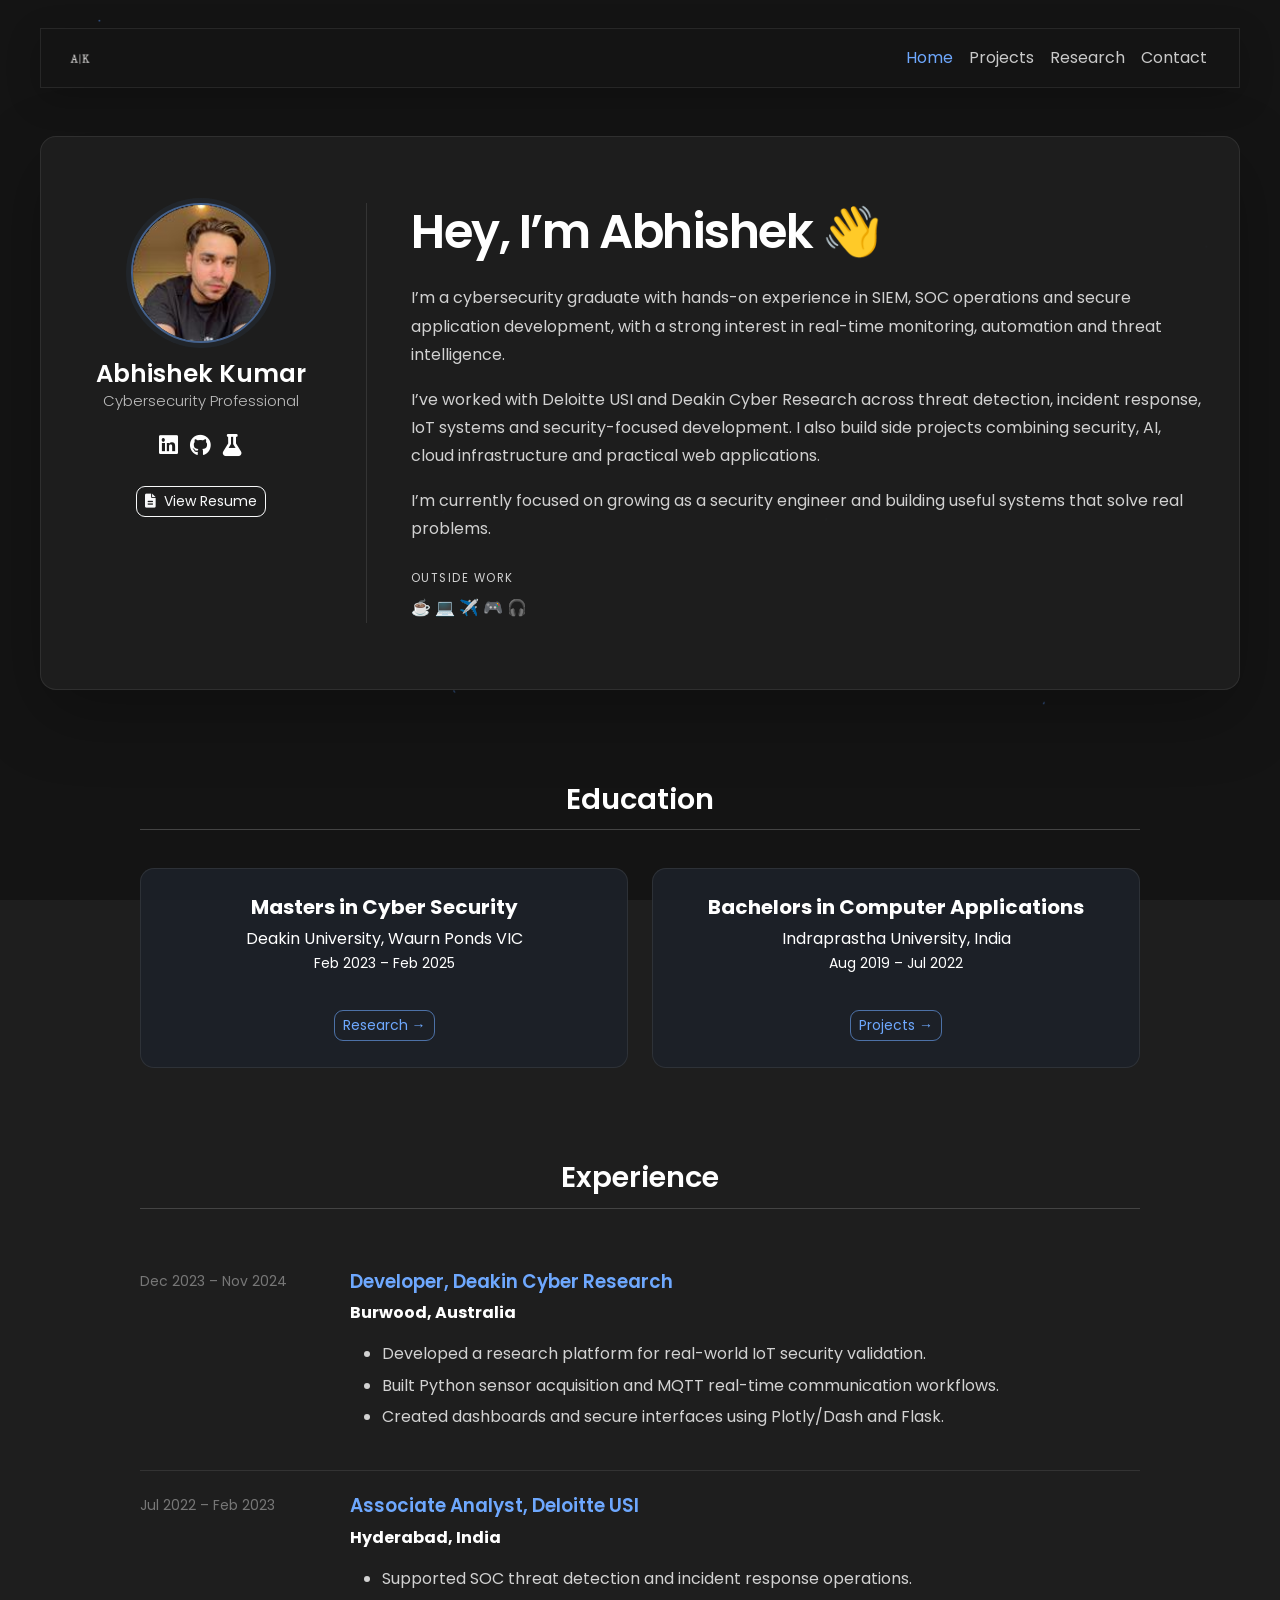
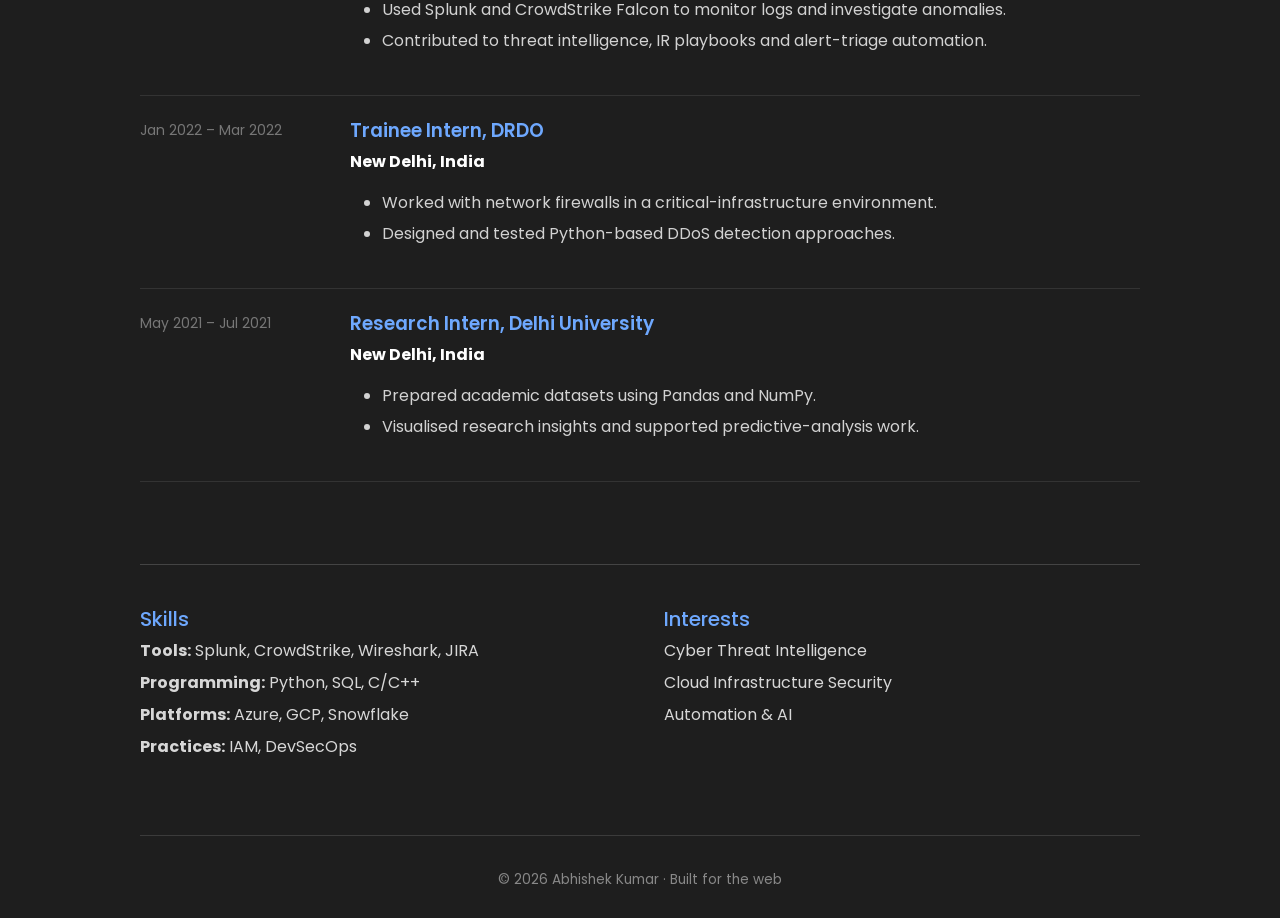
==== commit db809824: "Polish homepage and simplify navigation" ====
--- a/index.html
+++ b/index.html
@@ -1,587 +1,86 @@
 <!DOCTYPE html>
 <html lang="en">
 <head>
-  <meta charset="utf-8"/>
-  <meta content="width=device-width, initial-scale=1.0" name="viewport"/>
-  <meta name="theme-color" content="#1e1e1e"/>
-  <meta name="description" content="Abhishek Kumar | Cybersecurity Professional"/>
-  <title>Abi Kumar | Cybersecurity Professional</title>
-
-  <link href="https://cdn.jsdelivr.net/npm/bootstrap@5.3.3/dist/css/bootstrap.min.css" rel="stylesheet"/>
-  <link href="https://cdnjs.cloudflare.com/ajax/libs/font-awesome/6.0.0/css/all.min.css" rel="stylesheet"/>
-  <link href="https://fonts.googleapis.com/css2?family=Poppins:wght@300;400;500;600;700&display=swap" rel="stylesheet"/>
-  <link href="logo.png" rel="icon" type="image/png"/>
-
-  <style>
-    * { box-sizing: border-box; }
-
-    html { scroll-behavior: smooth; }
-
-    body {
-      background-color: #1e1e1e;
-      color: #ffffff;
-      font-family: 'Poppins', 'Segoe UI', Tahoma, Geneva, Verdana, sans-serif;
-      padding: 28px;
-      background-image: url('https://i.imgur.com/UYiPzX4.png');
-      background-repeat: repeat;
-      background-blend-mode: soft-light;
-      background-size: 300px;
-    }
-
-    #cyber-bg {
-      position: fixed;
-      top: 0;
-      left: 0;
-      z-index: 0;
-      width: 100vw;
-      height: 100vh;
-      pointer-events: none;
-    }
-
-    body > *:not(canvas) {
-      position: relative;
-      z-index: 1;
-    }
-
-    .navbar {
-      max-width: 1200px;
-      margin-left: auto;
-      margin-right: auto;
-      background: rgba(21, 21, 21, 0.94) !important;
-      border: 1px solid rgba(255,255,255,0.07);
-      backdrop-filter: blur(10px);
-      box-shadow: 0 10px 35px rgba(0,0,0,0.2);
-    }
-
-    .navbar .nav-link {
-      color: #c9c9c9;
-      transition: color .2s ease;
-    }
-
-    .navbar .nav-link:hover {
-      color: #6ea8fe;
-    }
-
-    .container-custom {
-      display: flex;
-      flex-direction: row;
-      max-width: 1200px;
-      margin: auto;
-      padding: 56px 34px;
-      background-color: rgba(30, 30, 30, 0.97);
-      border: 1px solid rgba(255,255,255,0.07);
-      border-radius: 16px;
-      box-shadow: 0 24px 70px rgba(0,0,0,0.28);
-    }
-
-    .left-panel {
-      width: 280px;
-      text-align: center;
-      padding-right: 40px;
-      border-right: 1px solid #333;
-    }
-
-    .right-panel {
-      flex: 1;
-      padding-left: 40px;
-    }
-
-    .profile-img {
-      border-radius: 50%;
-      width: 130px;
-      height: 130px;
-      object-fit: cover;
-      border: 2px solid rgba(110,168,254,0.7);
-      box-shadow: 0 0 0 6px rgba(13,110,253,0.08);
-      margin-bottom: 15px;
-    }
-
-    .name-title {
-      font-size: 1.5rem;
-      font-weight: 600;
-      margin-bottom: 0;
-    }
-
-    .sub-title {
-      color: #bcbcbc;
-      font-size: 0.93rem;
-      font-weight: 300;
-      margin-bottom: 1rem;
-    }
-
-    .right-panel h1 {
-      font-size: clamp(2rem, 4vw, 3rem);
-      font-weight: 600;
-      letter-spacing: -0.03em;
-    }
-
-    .right-panel p {
-      color: #d1d1d1;
-      line-height: 1.75;
-    }
-
-    .social-icons a {
-      color: #ffffff;
-      font-size: 1.35rem;
-      margin: 0 7px;
-      transition: color .2s ease, transform .2s ease;
-    }
-
-    .social-icons a:hover {
-      color: #6ea8fe;
-      transform: translateY(-2px);
-    }
-
-    .highlight {
-      display: inline-block;
-      animation: wave 2.5s ease-in-out infinite;
-      transform-origin: 70% 70%;
-    }
-
-    @keyframes wave {
-      0%, 60%, 100% { transform: rotate(0deg); }
-      10% { transform: rotate(12deg); }
-      20% { transform: rotate(-7deg); }
-      30% { transform: rotate(10deg); }
-      40% { transform: rotate(-4deg); }
-      50% { transform: rotate(4deg); }
-    }
-
-    .btn {
-      border-radius: 9px;
-    }
-
-    .resume-section {
-      max-width: 1000px;
-      margin: 78px auto 0;
-    }
-
-    .resume-section h2 {
-      font-size: 1.8rem;
-      font-weight: 600;
-      margin-bottom: 38px;
-      text-align: center;
-      border-bottom: 1px solid #444;
-      padding-bottom: 13px;
-    }
-
-    #education .bg-dark {
-      background: rgba(29,33,40,0.96) !important;
-      border: 1px solid rgba(255,255,255,0.07);
-      transition: transform .2s ease, border-color .2s ease;
-    }
-
-    #education .bg-dark:hover {
-      transform: translateY(-3px);
-      border-color: rgba(13,110,253,0.35);
-    }
-
-    .resume-entry {
-      display: flex;
-      justify-content: space-between;
-      align-items: flex-start;
-      padding: 24px 0;
-      border-bottom: 1px solid #333;
-    }
-
-    .resume-entry:last-child {
-      border-bottom: none;
-    }
-
-    .resume-date {
-      color: #9f9f9f;
-      width: 180px;
-      font-size: 0.88rem;
-    }
-
-    .resume-details {
-      flex: 1;
-      padding-left: 30px;
-    }
-
-    .resume-details h5 {
-      font-size: 1.16rem;
-      font-weight: 600;
-      margin-bottom: 5px;
-      color: #6ea8fe;
-    }
-
-    .resume-details p {
-      margin-bottom: 8px;
-    }
-
-    .resume-details li {
-      color: #d2d2d2;
-      line-height: 1.65;
-      margin-bottom: 5px;
-    }
-
-    .bottom-section {
-      display: flex;
-      justify-content: space-around;
-      gap: 45px;
-      flex-wrap: wrap;
-      max-width: 1000px;
-      margin: 78px auto 60px;
-      border-top: 1px solid #444;
-      padding-top: 42px;
-    }
-
-    .bottom-column {
-      flex: 1 1 360px;
-    }
-
-    .bottom-column h5 {
-      font-weight: 600;
-      margin-bottom: 15px;
-    }
-
-    .bottom-column ul {
-      padding-left: 20px;
-    }
-
-    .bottom-column li {
-      margin-bottom: 8px;
-      color: #d7d7d7;
-    }
-
-    footer {
-      text-align: center;
-      font-size: 0.88rem;
-      color: #888;
-      padding-top: 38px;
-      border-top: 1px solid #3b3b3b;
-      max-width: 1000px;
-      margin: 60px auto 0;
-    }
-
-    a { color: #fff; }
-
-    a:hover { color: #6ea8fe; }
-
-    @media (max-width: 768px) {
-      body { padding: 14px; }
-
-      .container-custom {
-        flex-direction: column;
-        padding: 30px 20px;
-      }
-
-      .left-panel {
-        width: 100%;
-        border-right: none;
-        border-bottom: 1px solid #333;
-        padding: 0 0 25px;
-      }
-
-      .right-panel {
-        padding-left: 0;
-        margin-top: 28px;
-      }
-
-      .resume-entry {
-        flex-direction: column;
-      }
-
-      .resume-date {
-        width: auto;
-        margin-bottom: 10px;
-      }
-
-      .resume-details {
-        padding-left: 0;
-      }
-    }
-
-    @media (prefers-reduced-motion: reduce) {
-      html { scroll-behavior: auto; }
-      .highlight { animation: none; }
-    }
-  </style>
+<meta charset="utf-8"><meta name="viewport" content="width=device-width,initial-scale=1">
+<title>Abi Kumar | Cybersecurity Professional</title>
+<meta name="description" content="Abhishek Kumar — cybersecurity professional with experience across SOC, SIEM, IoT research, automation and cloud security.">
+<link rel="icon" href="logo.png" type="image/png">
+<link href="https://cdn.jsdelivr.net/npm/bootstrap@5.3.3/dist/css/bootstrap.min.css" rel="stylesheet">
+<link href="https://cdnjs.cloudflare.com/ajax/libs/font-awesome/6.0.0/css/all.min.css" rel="stylesheet">
+<link href="https://fonts.googleapis.com/css2?family=Poppins:wght@300;400;500;600;700&display=swap" rel="stylesheet">
+<link href="site.css" rel="stylesheet">
+<style>
+#cyber-bg{position:fixed;inset:0;width:100vw;height:100vh;z-index:0;pointer-events:none;opacity:.75}
+body>*:not(canvas){position:relative;z-index:1}
+.hero-shell{display:flex;max-width:1200px;margin:auto;padding:66px 36px}
+.left-panel{width:290px;text-align:center;padding-right:42px;border-right:1px solid #343434}
+.right-panel{flex:1;padding-left:44px}
+.profile-img{width:140px;height:140px;object-fit:cover;border-radius:50%;border:2px solid rgba(110,168,254,.5);box-shadow:0 0 0 5px rgba(110,168,254,.06);margin-bottom:16px}
+.name-title{font-size:1.52rem;font-weight:600;margin-bottom:2px}.sub-title{font-size:.93rem;color:#bcbcbc;font-weight:300}
+.right-panel h1{font-size:clamp(2rem,4vw,3rem);font-weight:600;letter-spacing:-.03em}.right-panel p{color:#d1d1d1;line-height:1.78}
+.social-icons{display:flex;justify-content:center;gap:12px;margin-top:18px}.social-icons a{font-size:1.35rem}
+.wave{display:inline-block;transform-origin:70% 70%;animation:wave 2.6s ease-in-out infinite}@keyframes wave{0%,60%,100%{transform:rotate(0)}10%{transform:rotate(12deg)}20%{transform:rotate(-7deg)}30%{transform:rotate(10deg)}40%{transform:rotate(-4deg)}50%{transform:rotate(4deg)}}
+.resume-section{max-width:1000px;margin:92px auto 0}.resume-section h2{font-size:1.8rem;font-weight:600;margin-bottom:38px;text-align:center;border-bottom:1px solid #444;padding-bottom:13px}
+.edu-card{padding:26px;text-align:center;min-height:200px;display:flex;flex-direction:column;justify-content:space-between}
+.resume-entry{display:flex;padding:24px 0;border-bottom:1px solid #333}.resume-date{color:#777;width:180px;font-size:.87rem}.resume-details{flex:1;padding-left:30px}.resume-details h5{font-size:1.16rem;font-weight:600;color:#6ea8fe}.resume-details li{color:#d2d2d2;line-height:1.65;margin-bottom:5px}
+.bottom-section{display:flex;gap:48px;flex-wrap:wrap;max-width:1000px;margin:82px auto 60px;border-top:1px solid #444;padding-top:42px}.bottom-column{flex:1 1 360px}.bottom-column h5{color:#6ea8fe}.bottom-column li{color:#d7d7d7;margin-bottom:8px}
+.outside-label{font-size:.72rem;letter-spacing:.13em;text-transform:uppercase;color:#777;margin:24px 0 6px!important}.outside-icons{margin:0!important}
+@media(max-width:768px){.hero-shell{flex-direction:column;padding:34px 22px}.left-panel{width:100%;padding:0 0 26px;border-right:0;border-bottom:1px solid #333}.right-panel{padding-left:0;margin-top:28px}.resume-entry{flex-direction:column}.resume-date{width:auto;margin-bottom:10px}.resume-details{padding-left:0}}
+</style>
 </head>
 <body>
-  <canvas id="cyber-bg"></canvas>
+<canvas id="cyber-bg"></canvas>
+<nav class="navbar navbar-expand-lg navbar-dark px-4 site-nav">
+<a class="navbar-brand" href="index.html"><img src="logo.png" alt="Abi Kumar" style="height:30px"></a>
+<button class="navbar-toggler" type="button" data-bs-toggle="collapse" data-bs-target="#navbarNav"><span class="navbar-toggler-icon"></span></button>
+<div class="collapse navbar-collapse" id="navbarNav"><ul class="navbar-nav ms-auto">
+<li class="nav-item"><a class="nav-link active" href="index.html">Home</a></li>
+<li class="nav-item"><a class="nav-link" href="project.html">Projects</a></li>
+<li class="nav-item"><a class="nav-link" href="research.html">Research</a></li>
+<li class="nav-item"><a class="nav-link" href="contact/">Contact</a></li>
+</ul></div></nav>
 
-  <nav class="navbar navbar-expand-lg navbar-dark px-4 mb-5 rounded">
-    <a class="navbar-brand" href="index.html">
-      <img alt="Abi Kumar Logo" src="logo.png" style="height:32px;"/>
-    </a>
-    <button class="navbar-toggler" data-bs-target="#navbarNav" data-bs-toggle="collapse" type="button" aria-label="Toggle navigation">
-      <span class="navbar-toggler-icon"></span>
-    </button>
-    <div class="collapse navbar-collapse" id="navbarNav">
-      <ul class="navbar-nav ms-auto">
-        <li class="nav-item"><a class="nav-link" href="index.html">Home</a></li>
-        <li class="nav-item"><a class="nav-link" href="project.html">Projects</a></li>
-        <li class="nav-item"><a class="nav-link" href="design.html">Design</a></li>
-        <li class="nav-item"><a class="nav-link" href="research.html">Research</a></li>
-        <li class="nav-item"><a class="nav-link" href="contact.html">Contact</a></li>
-      </ul>
-    </div>
-  </nav>
+<div class="hero-shell panel">
+<div class="left-panel">
+<img src="profile.jpg" alt="Abhishek Kumar" class="profile-img">
+<h2 class="name-title">Abhishek Kumar</h2><p class="sub-title">Cybersecurity Professional</p>
+<div class="social-icons">
+<a href="https://www.linkedin.com/in/abi-k-493982182/" target="_blank" rel="noopener" aria-label="LinkedIn"><i class="fab fa-linkedin"></i></a>
+<a href="https://github.com/aby1602" target="_blank" rel="noopener" aria-label="GitHub"><i class="fab fa-github"></i></a>
+<a href="https://www.researchgate.net/profile/Abhishek-Kumar-483?ev=hdr_xprf" target="_blank" rel="noopener" aria-label="ResearchGate"><i class="fas fa-flask"></i></a>
+</div>
+<div class="mt-4"><a class="btn btn-outline-light btn-sm" href="resume/"><i class="fas fa-file-lines me-2"></i>View Resume</a></div>
+</div>
+<div class="right-panel">
+<h1 class="mb-4">Hey, I’m Abhishek <span class="wave">👋</span></h1>
+<p>I’m a cybersecurity graduate with hands-on experience in SIEM, SOC operations and secure application development, with a strong interest in real-time monitoring, automation and threat intelligence.</p>
+<p>I’ve worked with Deloitte USI and Deakin Cyber Research across threat detection, incident response, IoT systems and security-focused development. I also build side projects combining security, AI, cloud infrastructure and practical web applications.</p>
+<p>I’m currently focused on growing as a security engineer and building useful systems that solve real problems.</p>
+<p class="outside-label">Outside work</p><p class="outside-icons">☕ 💻 ✈️ 🎮 🎧</p>
+</div></div>
 
-  <div class="container-custom">
-    <div class="left-panel">
-      <img alt="Abhishek Kumar" class="profile-img" src="profile.jpg"/>
-      <h2 class="name-title">Abhishek Kumar</h2>
-      <p class="sub-title">Cybersecurity Professional</p>
+<section class="resume-section" id="education"><h2>Education</h2><div class="row gy-4">
+<div class="col-md-6 d-flex"><div class="edu-card card-soft w-100"><div><h5 class="fw-bold">Masters in Cyber Security</h5><p>Deakin University, Waurn Ponds VIC<br><small>Feb 2023 – Feb 2025</small></p></div><div><a class="btn btn-outline-primary btn-sm" href="research.html">Research →</a></div></div></div>
+<div class="col-md-6 d-flex"><div class="edu-card card-soft w-100"><div><h5 class="fw-bold">Bachelors in Computer Applications</h5><p>Indraprastha University, India<br><small>Aug 2019 – Jul 2022</small></p></div><div><a class="btn btn-outline-primary btn-sm" href="project.html">Projects →</a></div></div></div>
+</div></section>
 
-      <div class="social-icons" style="margin-top: 20px; display: flex; justify-content: center; gap: 10px;">
-        <a href="https://www.linkedin.com/in/abi-k-493982182/" target="_blank" rel="noopener" aria-label="LinkedIn"><i class="fab fa-linkedin"></i></a>
-        <a href="https://github.com/aby1602" target="_blank" rel="noopener" aria-label="GitHub"><i class="fab fa-github"></i></a>
-        <a href="https://www.instagram.com/ttl_dreamer__/" target="_blank" rel="noopener" aria-label="Instagram"><i class="fab fa-instagram"></i></a>
-        <a href="https://www.researchgate.net/profile/Abhishek-Kumar-483?ev=hdr_xprf" target="_blank" rel="noopener" aria-label="ResearchGate"><i class="fas fa-flask"></i></a>
-      </div>
+<section class="resume-section"><h2>Experience</h2>
+<div class="resume-entry"><div class="resume-date">Dec 2023 – Nov 2024</div><div class="resume-details"><h5>Developer, Deakin Cyber Research</h5><p><strong>Burwood, Australia</strong></p><ul><li>Developed a research platform for real-world IoT security validation.</li><li>Built Python sensor acquisition and MQTT real-time communication workflows.</li><li>Created dashboards and secure interfaces using Plotly/Dash and Flask.</li></ul></div></div>
+<div class="resume-entry"><div class="resume-date">Jul 2022 – Feb 2023</div><div class="resume-details"><h5>Associate Analyst, Deloitte USI</h5><p><strong>Hyderabad, India</strong></p><ul><li>Supported SOC threat detection and incident response operations.</li><li>Used Splunk and CrowdStrike Falcon to monitor logs and investigate anomalies.</li><li>Contributed to threat intelligence, IR playbooks and alert-triage automation.</li></ul></div></div>
+<div class="resume-entry"><div class="resume-date">Jan 2022 – Mar 2022</div><div class="resume-details"><h5>Trainee Intern, DRDO</h5><p><strong>New Delhi, India</strong></p><ul><li>Worked with network firewalls in a critical-infrastructure environment.</li><li>Designed and tested Python-based DDoS detection approaches.</li></ul></div></div>
+<div class="resume-entry"><div class="resume-date">May 2021 – Jul 2021</div><div class="resume-details"><h5>Research Intern, Delhi University</h5><p><strong>New Delhi, India</strong></p><ul><li>Prepared academic datasets using Pandas and NumPy.</li><li>Visualised research insights and supported predictive-analysis work.</li></ul></div></div>
+</section>
 
-      <div style="margin-top: 20px;">
-        <a class="btn btn-outline-light btn-sm" href="resume.pdf" target="_blank" style="font-size: 0.9rem;">
-          <i class="fas fa-file-arrow-down me-2"></i>View Resume
-        </a>
-      </div>
-    </div>
+<div class="bottom-section">
+<div class="bottom-column"><h5>Skills</h5><ul style="list-style:none;padding-left:0"><li><strong>Tools:</strong> Splunk, CrowdStrike, Wireshark, JIRA</li><li><strong>Programming:</strong> Python, SQL, C/C++</li><li><strong>Platforms:</strong> Azure, GCP, Snowflake</li><li><strong>Practices:</strong> IAM, DevSecOps</li></ul></div>
+<div class="bottom-column"><h5>Interests</h5><ul style="list-style:none;padding-left:0"><li>Cyber Threat Intelligence</li><li>Cloud Infrastructure Security</li><li>Automation & AI</li></ul></div>
+</div>
+<footer class="site-footer">© 2026 Abhishek Kumar · Built for the web</footer>
 
-    <div class="right-panel">
-      <h1 class="mb-4">Hey, I’m Abhishek <span class="highlight">👋</span></h1>
-      <p>I’m a cybersecurity graduate with hands-on experience in SIEM and secure application development. I’m passionate about real-time monitoring, automation, and threat intelligence.</p>
-      <p>Currently exploring opportunities to contribute to industry projects, create impactful tools, and help secure critical systems around the world.</p>
-      <p>Previously worked at Deloitte USI as a SIEM engineer and interned with Deakin Cyber as a developer.</p>
-      <p>I also actively contribute to open source and work on portfolio projects that combine AI, IoT, and secure cloud infrastructure.</p>
-      <p>🧠 ☕ 💻 ✈️ 🎮 🎧</p>
-    </div>
-  </div>
-
-  <section class="resume-section" id="education">
-    <h2 class="mb-4 text-center text-white">Education</h2>
-    <div class="row justify-content-center gy-4">
-      <div class="col-md-6 d-flex">
-        <div class="bg-dark p-4 rounded shadow-sm text-center w-100 d-flex flex-column justify-content-between" style="min-height: 200px;">
-          <div>
-            <h5 class="fw-bold">Masters in Cyber Security</h5>
-            <p class="mb-2">Deakin University, Waurn Ponds VIC<br/><small>Feb 2023 – Feb 2025</small></p>
-          </div>
-          <div><a class="btn btn-outline-primary btn-sm mt-2" href="research.html">View Research</a></div>
-        </div>
-      </div>
-
-      <div class="col-md-6 d-flex">
-        <div class="bg-dark p-4 rounded shadow-sm text-center w-100 d-flex flex-column justify-content-between" style="min-height: 200px;">
-          <div>
-            <h5 class="fw-bold">Bachelors in Computer Applications</h5>
-            <p class="mb-2">Indraprastha University, India<br/><small>Aug 2019 – Jul 2022</small></p>
-          </div>
-          <div class="d-flex justify-content-center gap-2 mt-2">
-            <a class="btn btn-outline-primary btn-sm" href="project.html">View Projects</a>
-          </div>
-        </div>
-      </div>
-    </div>
-  </section>
-
-  <div class="resume-section">
-    <h2 class="mt-5">Experience</h2>
-
-    <div class="resume-entry">
-      <div class="resume-date">Dec 2023 – Nov 2024</div>
-      <div class="resume-details">
-        <h5>Developer, Deakin Cyber Research</h5>
-        <p><strong>Burwood, Australia</strong></p>
-        <ul>
-          <li>Developed a research platform to validate theoretical models in real-world IoT environments.</li>
-          <li>Programmed Python scripts for sensor data acquisition via custom-built IoT gateways.</li>
-          <li>Integrated MQTT for real-time communication and built dashboards using Plotly/Dash and Flask.</li>
-          <li>Helped create secure interfaces to support authentication research in heterogeneous IoT devices.</li>
-        </ul>
-      </div>
-    </div>
-
-    <div class="resume-entry">
-      <div class="resume-date">Jul 2022 – Feb 2023</div>
-      <div class="resume-details">
-        <h5>Associate Analyst, Deloitte USI</h5>
-        <p><strong>Hyderabad, India</strong></p>
-        <ul>
-          <li>Worked in the SOC team for real-time threat detection and incident response.</li>
-          <li>Used Splunk and CrowdStrike Falcon to monitor logs and respond to anomalies.</li>
-          <li>Performed threat intelligence correlation to reduce MTTD and MTTR.</li>
-          <li>Contributed to IR playbooks and automated alert triaging processes.</li>
-        </ul>
-      </div>
-    </div>
-
-    <div class="resume-entry">
-      <div class="resume-date">Jan 2022 – Mar 2022</div>
-      <div class="resume-details">
-        <h5>Trainee Intern, Defence Research and Development Org (DRDO)</h5>
-        <p><strong>New Delhi, India</strong></p>
-        <ul>
-          <li>Configured network firewalls and managed data in a critical infrastructure setup.</li>
-          <li>Designed and tested DDoS detection algorithms using Python pattern recognition.</li>
-        </ul>
-      </div>
-    </div>
-
-    <div class="resume-entry">
-      <div class="resume-date">May 2021 – Jul 2021</div>
-      <div class="resume-details">
-        <h5>Research Intern, Delhi University</h5>
-        <p><strong>New Delhi, India</strong></p>
-        <ul>
-          <li>Cleaned and transformed academic datasets using Pandas and NumPy in Google Colab.</li>
-          <li>Visualized insights using Matplotlib and Seaborn for research publication support.</li>
-          <li>Helped identify student performance patterns for predictive analytics models.</li>
-        </ul>
-      </div>
-    </div>
-  </div>
-
-  <div class="bottom-section">
-    <div class="bottom-column">
-      <h5 style="color: #6ea8fe;">Skills</h5>
-      <ul style="list-style: none; padding-left: 0; font-size: 1rem; line-height: 1.8;">
-        <li><i class="fas fa-tools me-2 text-info"></i><strong>Tools:</strong> Splunk, CrowdStrike, Wireshark, JIRA</li>
-        <li><i class="fas fa-code me-2 text-warning"></i><strong>Programming:</strong> Python, SQL, C/C++</li>
-        <li><i class="fas fa-cloud me-2 text-primary"></i><strong>Platforms:</strong> Azure, GCP, Snowflake</li>
-        <li><i class="fas fa-shield-alt me-2 text-success"></i><strong>Practices:</strong> IAM, DevSecOps</li>
-      </ul>
-    </div>
-
-    <div class="bottom-column">
-      <h5 style="color: #6ea8fe;">Interests</h5>
-      <ul style="list-style: none; padding-left: 0; font-size: 1rem; line-height: 1.8;">
-        <li><i class="fas fa-eye text-info me-2"></i>Cyber Threat Intelligence</li>
-        <li><i class="fas fa-cloud me-2" style="color: #87CEEB;"></i>Cloud Infrastructure Security</li>
-        <li><i class="fas fa-robot text-success me-2"></i>Automation &amp; AI</li>
-      </ul>
-    </div>
-  </div>
-
-  <footer>Copyright © 2026, Abhishek Kumar</footer>
-
-  <script src="https://cdn.jsdelivr.net/npm/bootstrap@5.3.3/dist/js/bootstrap.bundle.min.js"></script>
-  <script>
-    const App = {
-      mouse: { x: 0, y: 0 },
-      proximityRadius: 60,
-      particles: [],
-      grid: [],
-      gridSize: 40,
-
-      setup() {
-        const canvas = document.getElementById("cyber-bg");
-        canvas.width = window.innerWidth;
-        canvas.height = window.innerHeight;
-        this.canvas = canvas;
-        this.ctx = canvas.getContext("2d");
-        this.width = canvas.width;
-        this.height = canvas.height;
-        this.xC = this.width / 2;
-        this.yC = this.height / 2;
-
-        for (let x = -600; x <= 600; x += this.gridSize) {
-          for (let y = -400; y <= 400; y += this.gridSize) {
-            this.grid.push({ x, y });
-          }
-        }
-
-        window.addEventListener("resize", () => {
-          canvas.width = window.innerWidth;
-          canvas.height = window.innerHeight;
-          this.width = canvas.width;
-          this.height = canvas.height;
-          this.xC = this.width / 2;
-          this.yC = this.height / 2;
-        });
-
-        window.addEventListener("mousemove", (e) => {
-          this.mouse.x = e.clientX - this.xC;
-          this.mouse.y = e.clientY - this.yC;
-        });
-
-        const loop = () => {
-          this.triggerMouseConnections();
-          this.triggerRandomConnections();
-          this.move();
-          this.draw();
-          requestAnimationFrame(loop);
-        };
-
-        loop();
-      },
-
-      triggerMouseConnections() {
-        this.grid.forEach(node => {
-          const dx = node.x - this.mouse.x;
-          const dy = node.y - this.mouse.y;
-          const dist = Math.sqrt(dx * dx + dy * dy);
-
-          if (dist < this.proximityRadius && Math.random() < 0.25) {
-            this.spawnParticle(node);
-          }
-        });
-      },
-
-      triggerRandomConnections() {
-        if (Math.random() < 0.22) {
-          const node = this.grid[Math.floor(Math.random() * this.grid.length)];
-          this.spawnParticle(node);
-        }
-      },
-
-      spawnParticle(node) {
-        const directions = [
-          { dx: 1, dy: 0 },
-          { dx: -1, dy: 0 },
-          { dx: 0, dy: 1 },
-          { dx: 0, dy: -1 }
-        ];
-
-        const dir = directions[Math.floor(Math.random() * directions.length)];
-
-        this.particles.push({
-          x: node.x,
-          y: node.y,
-          xLast: node.x,
-          yLast: node.y,
-          dx: dir.dx * this.gridSize / 20,
-          dy: dir.dy * this.gridSize / 20,
-          life: 0,
-          hue: 210
-        });
-      },
-
-      move() {
-        this.particles.forEach((p, i) => {
-          p.xLast = p.x;
-          p.yLast = p.y;
-          p.x += p.dx;
-          p.y += p.dy;
-          p.life++;
-          if (p.life > 60) this.particles.splice(i, 1);
-        });
-      },
-
-      draw() {
-        this.ctx.fillStyle = "rgba(0,0,0,0.10)";
-        this.ctx.fillRect(0, 0, this.width, this.height);
-
-        this.particles.forEach(p => {
-          const last = this.toCanvas(p.xLast, p.yLast);
-          const now = this.toCanvas(p.x, p.y);
-          this.ctx.beginPath();
-          this.ctx.moveTo(last.x, last.y);
-          this.ctx.lineTo(now.x, now.y);
-          this.ctx.strokeStyle = `hsla(${p.hue}, 100%, 60%, 0.55)`;
-          this.ctx.lineWidth = 1.2;
-          this.ctx.stroke();
-        });
-      },
-
-      toCanvas(x, y) {
-        return { x: this.xC + x, y: this.yC + y };
-      }
-    };
-
-    document.addEventListener("DOMContentLoaded", () => App.setup());
-  </script>
-</body>
-</html>+<script src="https://cdn.jsdelivr.net/npm/bootstrap@5.3.3/dist/js/bootstrap.bundle.min.js"></script>
+<script>
+const c=document.getElementById('cyber-bg'),x=c.getContext('2d'),p=[];let w,h;
+function r(){w=c.width=innerWidth;h=c.height=innerHeight}r();addEventListener('resize',r);
+function loop(){x.fillStyle='rgba(0,0,0,.16)';x.fillRect(0,0,w,h);if(Math.random()<.08)p.push({x:Math.random()*w,y:Math.random()*h,vx:(Math.random()-.5)*1.5,vy:(Math.random()-.5)*1.5,l:0});for(let i=p.length-1;i>=0;i--){let q=p[i];q.x+=q.vx;q.y+=q.vy;q.l++;x.fillStyle='rgba(88,153,255,.35)';x.fillRect(q.x,q.y,1.5,1.5);if(q.l>90)p.splice(i,1)}requestAnimationFrame(loop)}if(!matchMedia('(prefers-reduced-motion: reduce)').matches)loop();
+</script>
+</body></html>
--- a/site.css
+++ b/site.css
@@ -0,0 +1,28 @@
+
+:root{
+  --bg:#1e1e1e;--panel:#202126;--panel2:#191a1f;--text:#fff;--muted:#b9bec7;
+  --line:rgba(255,255,255,.08);--blue:#6ea8fe;--blue2:#0d6efd;--green:#52d89a;
+}
+*{box-sizing:border-box}
+html{scroll-behavior:smooth}
+body{margin:0;background:#1e1e1e;color:var(--text);font-family:'Poppins','Segoe UI',sans-serif;padding:28px;
+background-image:url('https://i.imgur.com/UYiPzX4.png');background-repeat:repeat;background-blend-mode:soft-light;background-size:300px}
+a{color:inherit;text-decoration:none}
+.site-nav{max-width:1200px;margin:0 auto 48px;background:rgba(21,21,21,.94)!important;border:1px solid var(--line);backdrop-filter:blur(10px);box-shadow:0 10px 35px rgba(0,0,0,.2)}
+.site-nav .nav-link{color:#c9c9c9;transition:.2s}
+.site-nav .nav-link:hover,.site-nav .nav-link.active{color:var(--blue)}
+.page-shell{max-width:1100px;margin:auto}
+.page-title{font-weight:600;letter-spacing:-.025em;margin-bottom:10px}
+.page-intro{color:var(--muted);max-width:720px;line-height:1.7;margin-bottom:34px}
+.panel{background:rgba(30,30,30,.97);border:1px solid var(--line);border-radius:16px;box-shadow:0 24px 70px rgba(0,0,0,.25)}
+.card-soft{background:rgba(29,33,40,.96);border:1px solid var(--line);border-radius:14px;transition:transform .2s,border-color .2s,box-shadow .2s}
+.card-soft:hover{transform:translateY(-3px);border-color:rgba(110,168,254,.32);box-shadow:0 15px 35px rgba(0,0,0,.2)}
+.kicker{font-size:.78rem;text-transform:uppercase;letter-spacing:.11em;color:var(--blue)}
+.btn{border-radius:9px}
+.btn-primary{background:#0d6efd;border-color:#0d6efd}
+.btn-outline-primary{color:var(--blue);border-color:rgba(110,168,254,.6)}
+.btn-outline-primary:hover{background:#0d6efd;border-color:#0d6efd;color:#fff}
+.tag{display:inline-block;border:1px solid var(--line);background:rgba(255,255,255,.025);color:#b9c4d4;padding:6px 9px;border-radius:999px;font-size:.72rem;margin:3px 4px 0 0}
+.site-footer{text-align:center;font-size:.85rem;color:#888;padding-top:34px;border-top:1px solid #3b3b3b;max-width:1000px;margin:60px auto 0}
+@media(max-width:768px){body{padding:14px}.site-nav{margin-bottom:28px}.page-shell{width:100%}}
+@media(prefers-reduced-motion:reduce){html{scroll-behavior:auto}}
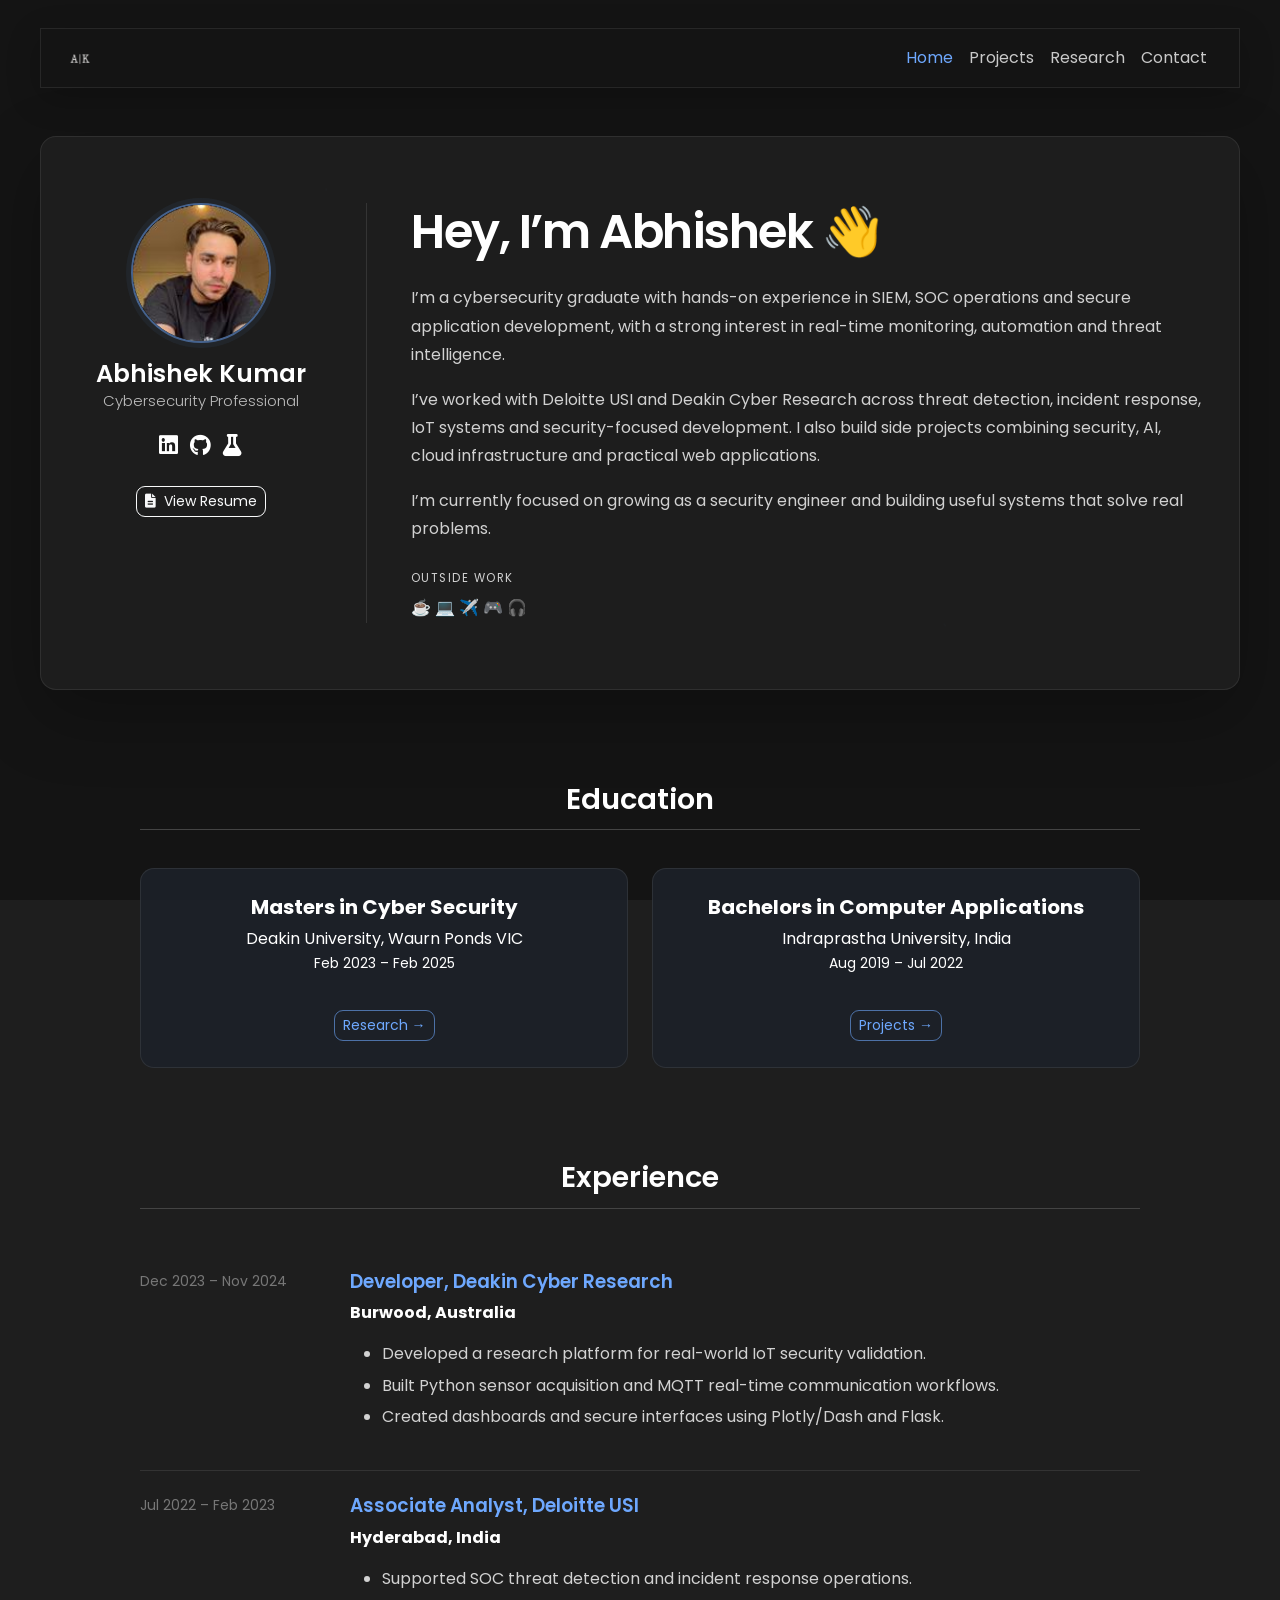
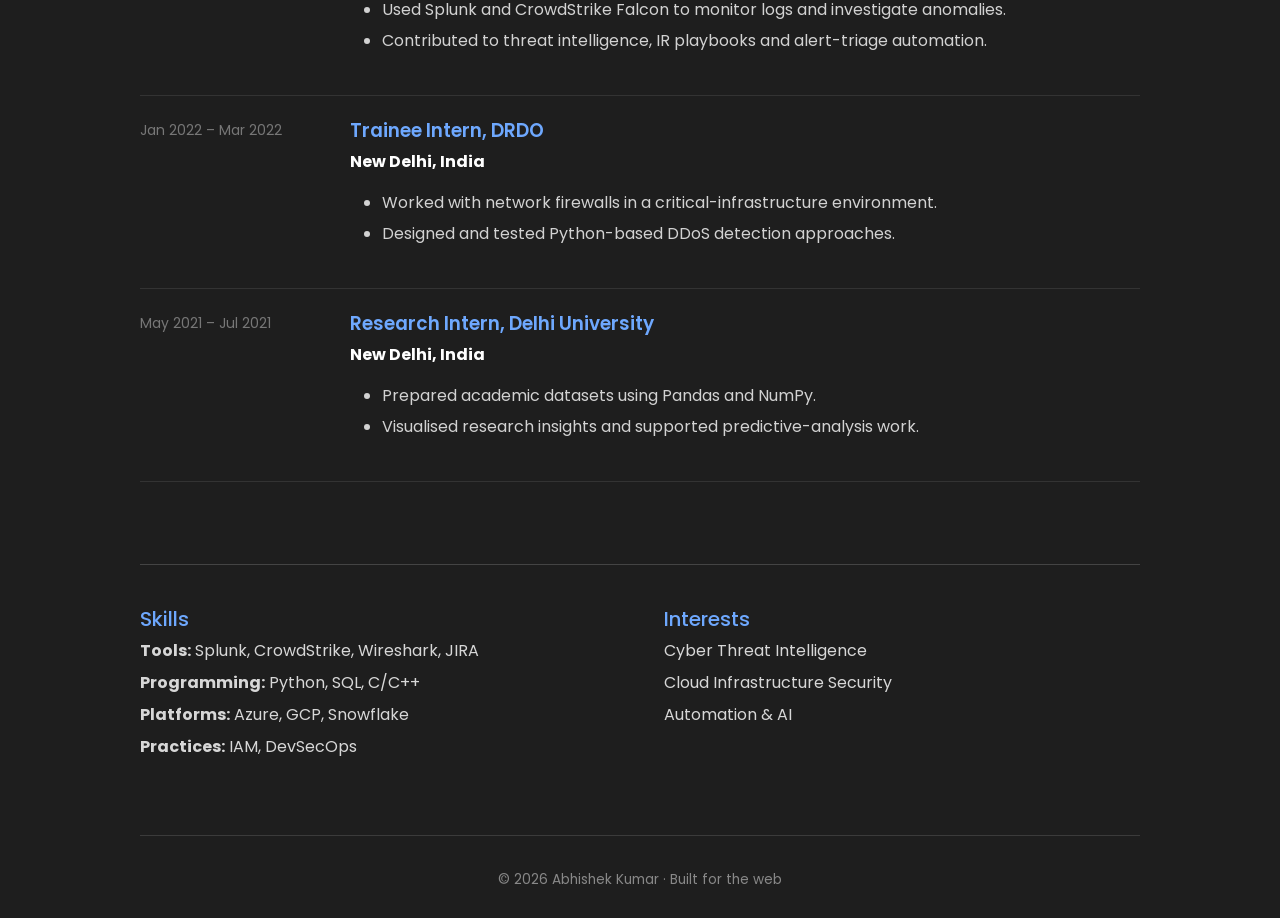
==== commit ee0ba3f2: "Use clean project and research URLs" ====
--- a/index.html
+++ b/index.html
@@ -35,8 +35,8 @@
 <button class="navbar-toggler" type="button" data-bs-toggle="collapse" data-bs-target="#navbarNav"><span class="navbar-toggler-icon"></span></button>
 <div class="collapse navbar-collapse" id="navbarNav"><ul class="navbar-nav ms-auto">
 <li class="nav-item"><a class="nav-link active" href="index.html">Home</a></li>
-<li class="nav-item"><a class="nav-link" href="project.html">Projects</a></li>
-<li class="nav-item"><a class="nav-link" href="research.html">Research</a></li>
+<li class="nav-item"><a class="nav-link" href="projects/">Projects</a></li>
+<li class="nav-item"><a class="nav-link" href="research/">Research</a></li>
 <li class="nav-item"><a class="nav-link" href="contact/">Contact</a></li>
 </ul></div></nav>
 
@@ -60,8 +60,8 @@
 </div></div>
 
 <section class="resume-section" id="education"><h2>Education</h2><div class="row gy-4">
-<div class="col-md-6 d-flex"><div class="edu-card card-soft w-100"><div><h5 class="fw-bold">Masters in Cyber Security</h5><p>Deakin University, Waurn Ponds VIC<br><small>Feb 2023 – Feb 2025</small></p></div><div><a class="btn btn-outline-primary btn-sm" href="research.html">Research →</a></div></div></div>
-<div class="col-md-6 d-flex"><div class="edu-card card-soft w-100"><div><h5 class="fw-bold">Bachelors in Computer Applications</h5><p>Indraprastha University, India<br><small>Aug 2019 – Jul 2022</small></p></div><div><a class="btn btn-outline-primary btn-sm" href="project.html">Projects →</a></div></div></div>
+<div class="col-md-6 d-flex"><div class="edu-card card-soft w-100"><div><h5 class="fw-bold">Masters in Cyber Security</h5><p>Deakin University, Waurn Ponds VIC<br><small>Feb 2023 – Feb 2025</small></p></div><div><a class="btn btn-outline-primary btn-sm" href="research/">Research →</a></div></div></div>
+<div class="col-md-6 d-flex"><div class="edu-card card-soft w-100"><div><h5 class="fw-bold">Bachelors in Computer Applications</h5><p>Indraprastha University, India<br><small>Aug 2019 – Jul 2022</small></p></div><div><a class="btn btn-outline-primary btn-sm" href="projects/">Projects →</a></div></div></div>
 </div></section>
 
 <section class="resume-section"><h2>Experience</h2>
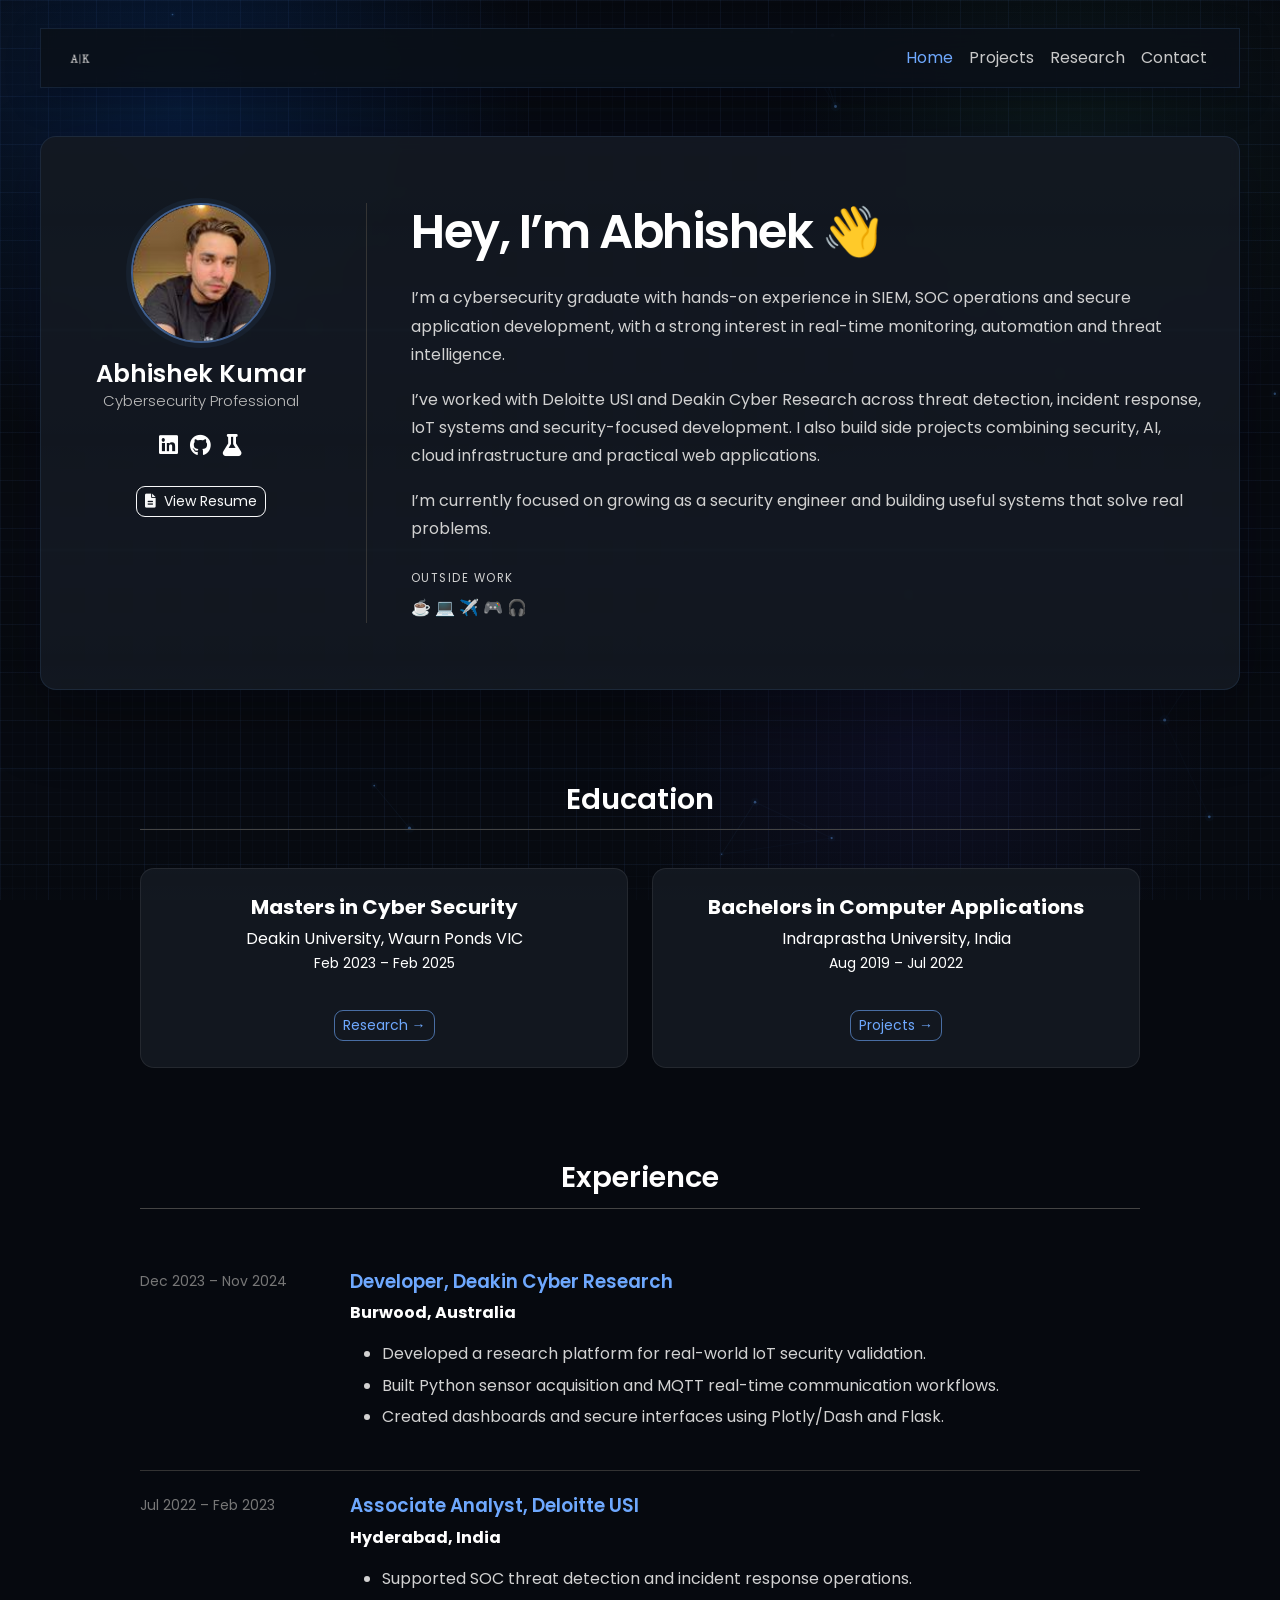
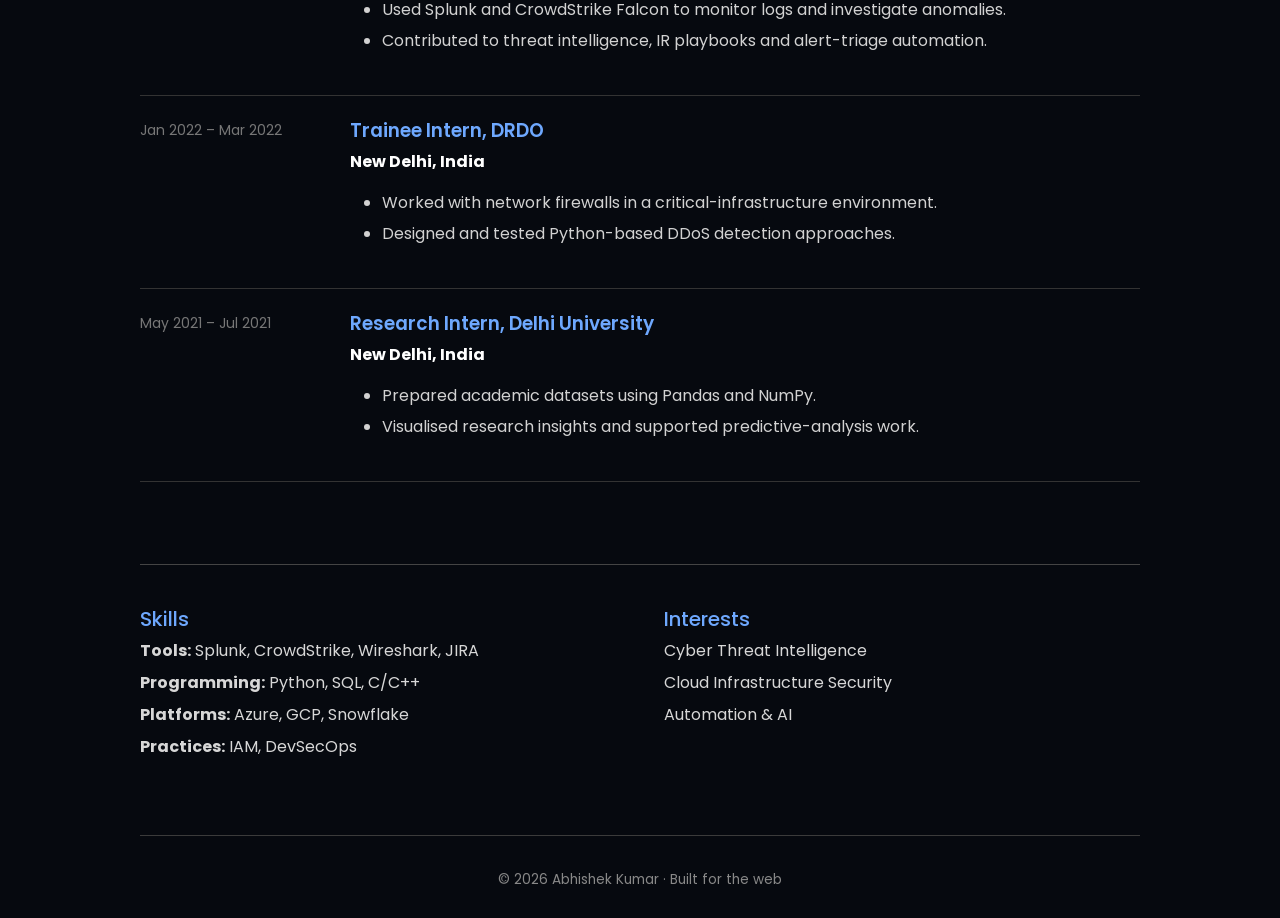
==== commit 90541d96: "Upgrade homepage cyber network background" ====
--- a/index.html
+++ b/index.html
@@ -10,7 +10,7 @@
 <link href="https://fonts.googleapis.com/css2?family=Poppins:wght@300;400;500;600;700&display=swap" rel="stylesheet">
 <link href="site.css" rel="stylesheet">
 <style>
-#cyber-bg{position:fixed;inset:0;width:100vw;height:100vh;z-index:0;pointer-events:none;opacity:.75}
+#cyber-bg{position:fixed;inset:0;width:100vw;height:100vh;z-index:0;pointer-events:none;opacity:.78;mix-blend-mode:screen}
 body>*:not(canvas){position:relative;z-index:1}
 .hero-shell{display:flex;max-width:1200px;margin:auto;padding:66px 36px}
 .left-panel{width:290px;text-align:center;padding-right:42px;border-right:1px solid #343434}
@@ -79,8 +79,64 @@
 
 <script src="https://cdn.jsdelivr.net/npm/bootstrap@5.3.3/dist/js/bootstrap.bundle.min.js"></script>
 <script>
-const c=document.getElementById('cyber-bg'),x=c.getContext('2d'),p=[];let w,h;
-function r(){w=c.width=innerWidth;h=c.height=innerHeight}r();addEventListener('resize',r);
-function loop(){x.fillStyle='rgba(0,0,0,.16)';x.fillRect(0,0,w,h);if(Math.random()<.08)p.push({x:Math.random()*w,y:Math.random()*h,vx:(Math.random()-.5)*1.5,vy:(Math.random()-.5)*1.5,l:0});for(let i=p.length-1;i>=0;i--){let q=p[i];q.x+=q.vx;q.y+=q.vy;q.l++;x.fillStyle='rgba(88,153,255,.35)';x.fillRect(q.x,q.y,1.5,1.5);if(q.l>90)p.splice(i,1)}requestAnimationFrame(loop)}if(!matchMedia('(prefers-reduced-motion: reduce)').matches)loop();
+const c=document.getElementById('cyber-bg');
+if(c && !matchMedia('(prefers-reduced-motion: reduce)').matches){
+  const x=c.getContext('2d');
+  let w=0,h=0,dpr=Math.min(devicePixelRatio||1,2);
+  const mouse={x:-9999,y:-9999};
+  const nodes=[];
+
+  function resize(){
+    w=innerWidth;h=innerHeight;
+    dpr=Math.min(devicePixelRatio||1,2);
+    c.width=w*dpr;c.height=h*dpr;
+    c.style.width=w+'px';c.style.height=h+'px';
+    x.setTransform(dpr,0,0,dpr,0,0);
+    const wanted=Math.max(24,Math.min(52,Math.floor((w*h)/32000)));
+    while(nodes.length<wanted) nodes.push({
+      x:Math.random()*w,y:Math.random()*h,
+      vx:(Math.random()-.5)*.24,vy:(Math.random()-.5)*.24,
+      r:Math.random()*1.25+.55
+    });
+    if(nodes.length>wanted) nodes.length=wanted;
+  }
+
+  function tick(){
+    x.clearRect(0,0,w,h);
+
+    for(const n of nodes){
+      n.x+=n.vx;n.y+=n.vy;
+      if(n.x<-20)n.x=w+20;if(n.x>w+20)n.x=-20;
+      if(n.y<-20)n.y=h+20;if(n.y>h+20)n.y=-20;
+      const md=Math.hypot(n.x-mouse.x,n.y-mouse.y);
+      if(md<140){n.x+=(n.x-mouse.x)*.0015;n.y+=(n.y-mouse.y)*.0015}
+    }
+
+    for(let i=0;i<nodes.length;i++){
+      for(let j=i+1;j<nodes.length;j++){
+        const a=nodes[i],b=nodes[j];
+        const d=Math.hypot(a.x-b.x,a.y-b.y);
+        if(d<150){
+          x.beginPath();x.moveTo(a.x,a.y);x.lineTo(b.x,b.y);
+          x.strokeStyle='rgba(65,145,255,'+((1-d/150)*.16)+')';
+          x.lineWidth=.65;x.stroke();
+        }
+      }
+    }
+
+    for(const n of nodes){
+      x.beginPath();x.arc(n.x,n.y,n.r,0,Math.PI*2);
+      x.fillStyle='rgba(103,169,255,.48)';x.fill();
+      x.beginPath();x.arc(n.x,n.y,n.r*3.2,0,Math.PI*2);
+      x.fillStyle='rgba(42,124,255,.035)';x.fill();
+    }
+    requestAnimationFrame(tick);
+  }
+
+  addEventListener('resize',resize);
+  addEventListener('mousemove',e=>{mouse.x=e.clientX;mouse.y=e.clientY});
+  addEventListener('mouseleave',()=>{mouse.x=-9999;mouse.y=-9999});
+  resize();tick();
+}
 </script>
 </body></html>
--- a/site.css
+++ b/site.css
@@ -1,22 +1,89 @@
-
 :root{
-  --bg:#1e1e1e;--panel:#202126;--panel2:#191a1f;--text:#fff;--muted:#b9bec7;
+  --bg:#06090f;--panel:#202126;--panel2:#191a1f;--text:#fff;--muted:#b9bec7;
   --line:rgba(255,255,255,.08);--blue:#6ea8fe;--blue2:#0d6efd;--green:#52d89a;
 }
 *{box-sizing:border-box}
 html{scroll-behavior:smooth}
-body{margin:0;background:#1e1e1e;color:var(--text);font-family:'Poppins','Segoe UI',sans-serif;padding:28px;
-background-image:url('https://i.imgur.com/UYiPzX4.png');background-repeat:repeat;background-blend-mode:soft-light;background-size:300px}
+body{
+  margin:0;
+  min-height:100vh;
+  color:var(--text);
+  font-family:'Poppins','Segoe UI',sans-serif;
+  padding:28px;
+  background-color:var(--bg);
+  background-image:
+    radial-gradient(circle at 14% 12%,rgba(13,110,253,.17),transparent 26%),
+    radial-gradient(circle at 84% 18%,rgba(82,216,154,.07),transparent 22%),
+    radial-gradient(circle at 72% 82%,rgba(79,70,229,.09),transparent 25%),
+    linear-gradient(rgba(74,128,210,.055) 1px,transparent 1px),
+    linear-gradient(90deg,rgba(74,128,210,.055) 1px,transparent 1px),
+    linear-gradient(rgba(110,168,254,.018) 1px,transparent 1px),
+    linear-gradient(90deg,rgba(110,168,254,.018) 1px,transparent 1px);
+  background-size:
+    auto,auto,auto,
+    48px 48px,48px 48px,
+    12px 12px,12px 12px;
+  background-position:
+    0 0,0 0,0 0,
+    0 0,0 0,
+    0 0,0 0;
+  background-attachment:fixed;
+  animation:cyberGridDrift 28s linear infinite;
+}
+body::after{
+  content:"";
+  position:fixed;
+  inset:0;
+  pointer-events:none;
+  z-index:9999;
+  opacity:.18;
+  background:
+    linear-gradient(to bottom,transparent 0%,rgba(84,155,255,.035) 49%,rgba(84,155,255,.11) 50%,rgba(84,155,255,.035) 51%,transparent 100%);
+  background-size:100% 220px;
+  animation:cyberScan 9s linear infinite;
+  mix-blend-mode:screen;
+}
+@keyframes cyberGridDrift{
+  from{background-position:0 0,0 0,0 0,0 0,0 0,0 0,0 0}
+  to{background-position:18px -10px,-14px 12px,10px 16px,48px 48px,48px 48px,24px 24px,24px 24px}
+}
+@keyframes cyberScan{
+  from{background-position:0 -220px}
+  to{background-position:0 100vh}
+}
 a{color:inherit;text-decoration:none}
-.site-nav{max-width:1200px;margin:0 auto 48px;background:rgba(21,21,21,.94)!important;border:1px solid var(--line);backdrop-filter:blur(10px);box-shadow:0 10px 35px rgba(0,0,0,.2)}
+.site-nav{
+  max-width:1200px;
+  margin:0 auto 48px;
+  background:rgba(10,15,23,.88)!important;
+  border:1px solid rgba(110,168,254,.12);
+  backdrop-filter:blur(12px);
+  box-shadow:0 10px 35px rgba(0,0,0,.24),0 0 35px rgba(13,110,253,.035);
+}
 .site-nav .nav-link{color:#c9c9c9;transition:.2s}
 .site-nav .nav-link:hover,.site-nav .nav-link.active{color:var(--blue)}
 .page-shell{max-width:1100px;margin:auto}
 .page-title{font-weight:600;letter-spacing:-.025em;margin-bottom:10px}
 .page-intro{color:var(--muted);max-width:720px;line-height:1.7;margin-bottom:34px}
-.panel{background:rgba(30,30,30,.97);border:1px solid var(--line);border-radius:16px;box-shadow:0 24px 70px rgba(0,0,0,.25)}
-.card-soft{background:rgba(29,33,40,.96);border:1px solid var(--line);border-radius:14px;transition:transform .2s,border-color .2s,box-shadow .2s}
-.card-soft:hover{transform:translateY(-3px);border-color:rgba(110,168,254,.32);box-shadow:0 15px 35px rgba(0,0,0,.2)}
+.panel{
+  background:rgba(19,24,32,.94);
+  border:1px solid rgba(110,168,254,.11);
+  border-radius:16px;
+  box-shadow:0 24px 70px rgba(0,0,0,.34),0 0 55px rgba(13,110,253,.035);
+  backdrop-filter:blur(6px);
+}
+.card-soft{
+  background:rgba(20,25,33,.93);
+  border:1px solid rgba(255,255,255,.075);
+  border-radius:14px;
+  transition:transform .2s,border-color .2s,box-shadow .2s;
+  backdrop-filter:blur(5px);
+}
+.card-soft:hover{
+  transform:translateY(-3px);
+  border-color:rgba(110,168,254,.34);
+  box-shadow:0 15px 35px rgba(0,0,0,.24),0 0 28px rgba(13,110,253,.05);
+}
 .kicker{font-size:.78rem;text-transform:uppercase;letter-spacing:.11em;color:var(--blue)}
 .btn{border-radius:9px}
 .btn-primary{background:#0d6efd;border-color:#0d6efd}
@@ -24,5 +91,12 @@
 .btn-outline-primary:hover{background:#0d6efd;border-color:#0d6efd;color:#fff}
 .tag{display:inline-block;border:1px solid var(--line);background:rgba(255,255,255,.025);color:#b9c4d4;padding:6px 9px;border-radius:999px;font-size:.72rem;margin:3px 4px 0 0}
 .site-footer{text-align:center;font-size:.85rem;color:#888;padding-top:34px;border-top:1px solid #3b3b3b;max-width:1000px;margin:60px auto 0}
-@media(max-width:768px){body{padding:14px}.site-nav{margin-bottom:28px}.page-shell{width:100%}}
-@media(prefers-reduced-motion:reduce){html{scroll-behavior:auto}}
+@media(max-width:768px){
+  body{padding:14px;background-size:auto,auto,auto,36px 36px,36px 36px,12px 12px,12px 12px}
+  .site-nav{margin-bottom:28px}
+  .page-shell{width:100%}
+}
+@media(prefers-reduced-motion:reduce){
+  html{scroll-behavior:auto}
+  body,body::after{animation:none}
+}
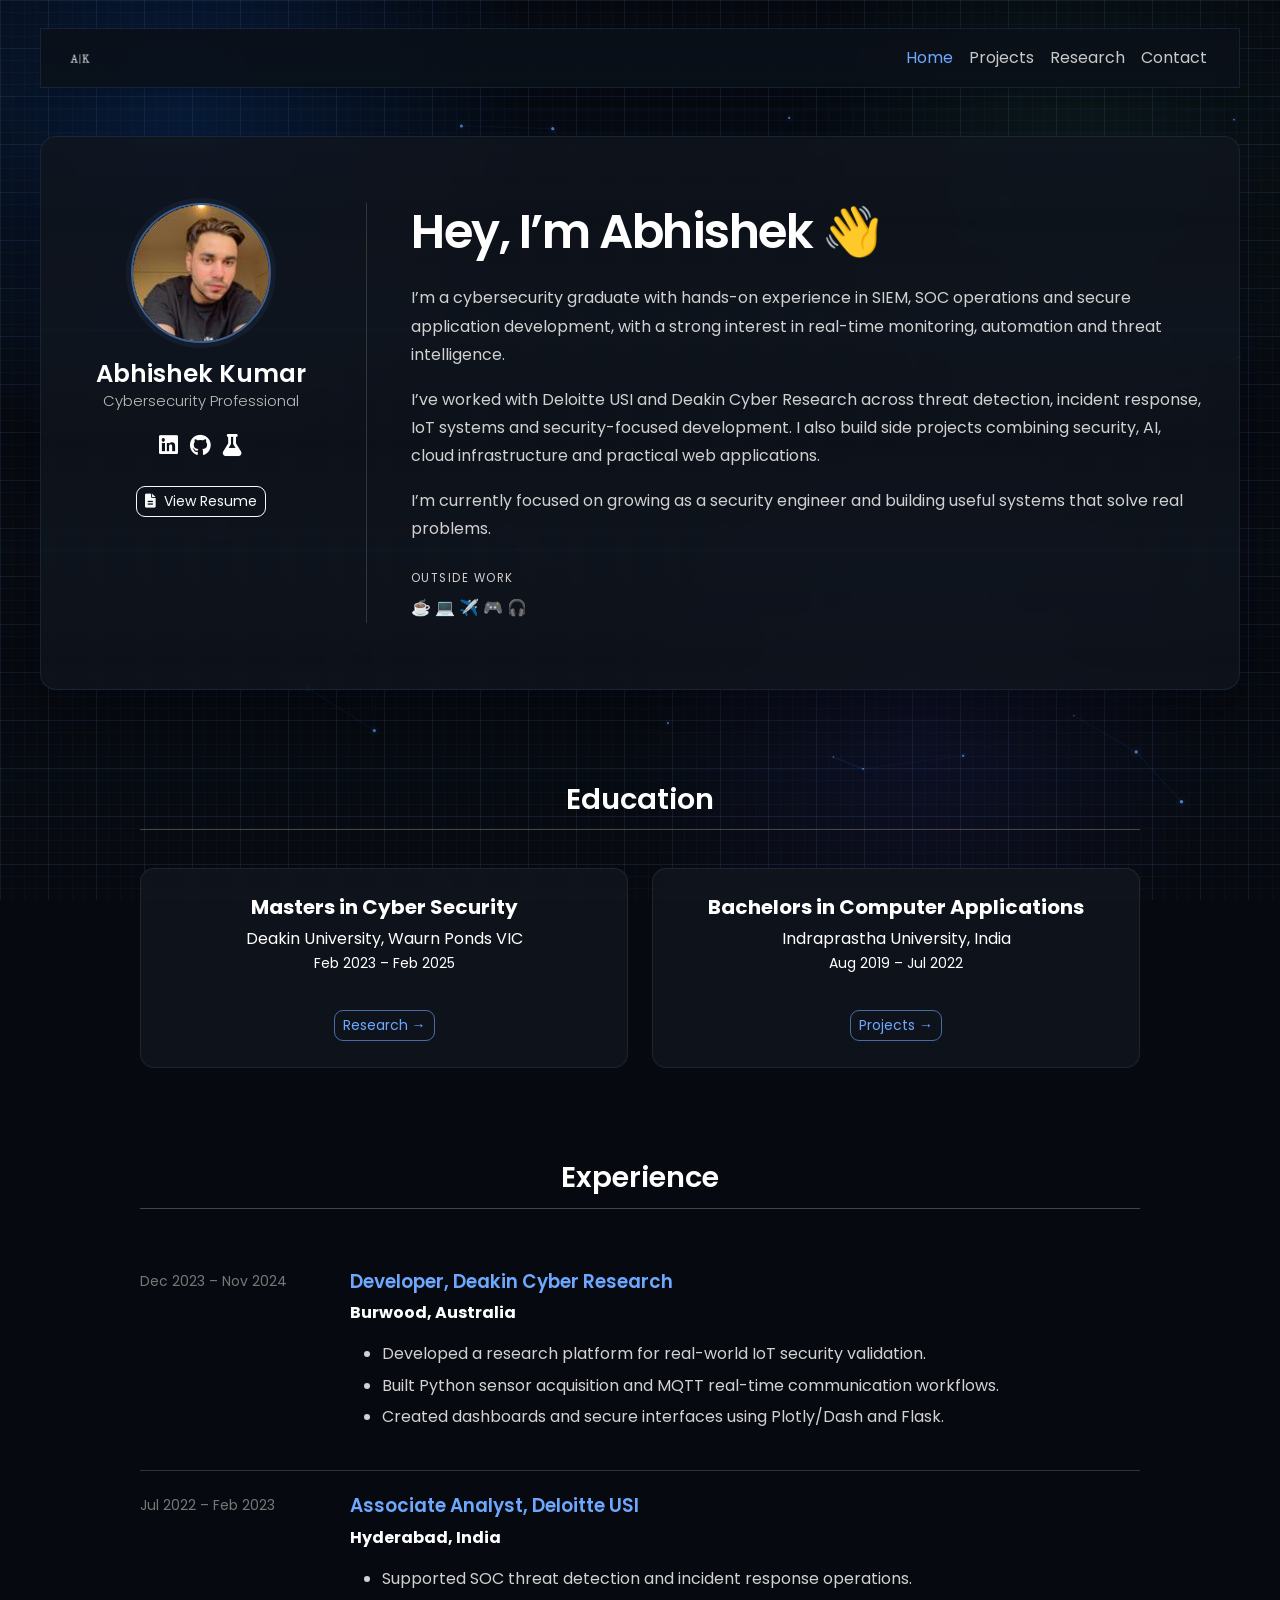
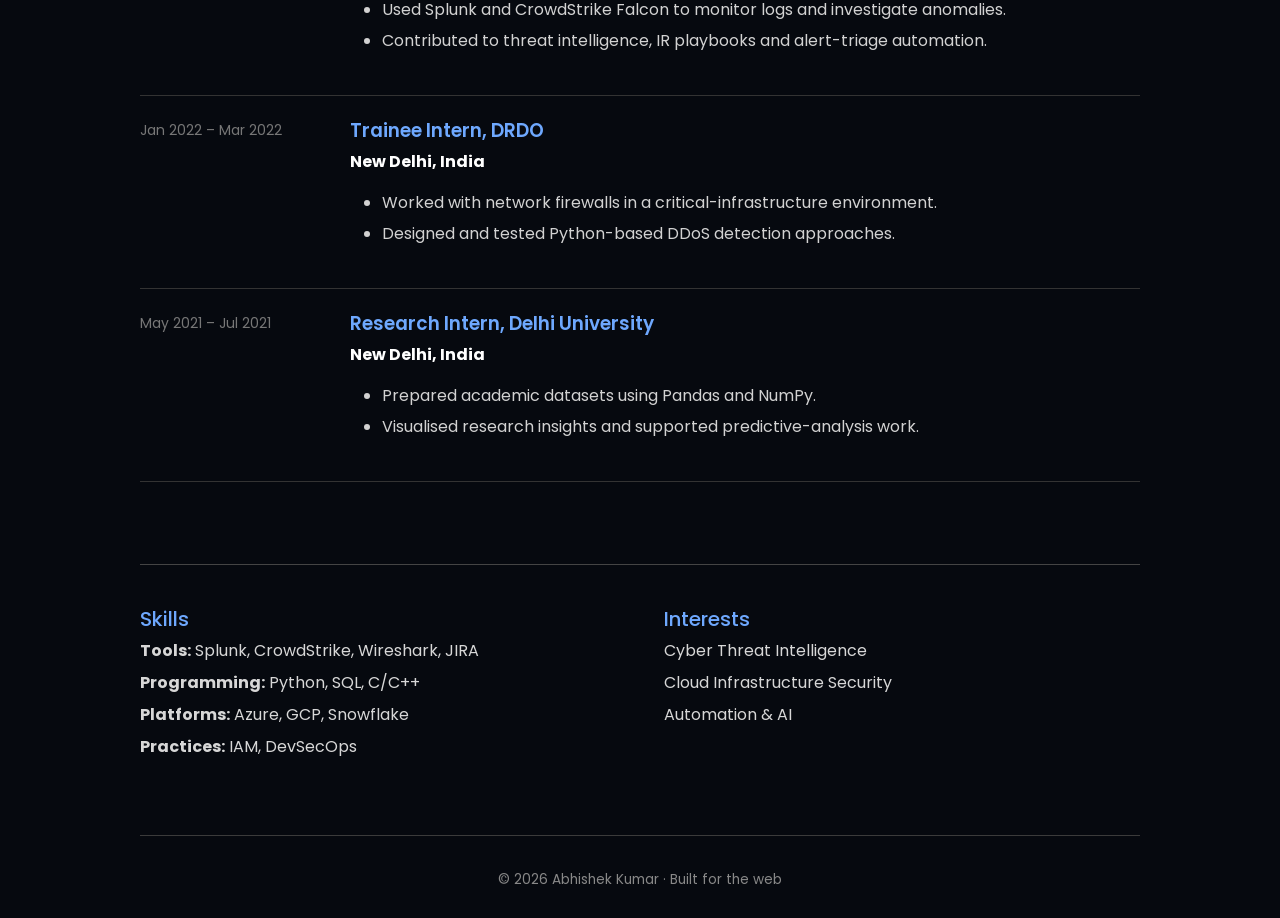
==== commit 8f600dc9: "Force-refresh cyber background assets" ====
--- a/index.html
+++ b/index.html
@@ -8,9 +8,9 @@
 <link href="https://cdn.jsdelivr.net/npm/bootstrap@5.3.3/dist/css/bootstrap.min.css" rel="stylesheet">
 <link href="https://cdnjs.cloudflare.com/ajax/libs/font-awesome/6.0.0/css/all.min.css" rel="stylesheet">
 <link href="https://fonts.googleapis.com/css2?family=Poppins:wght@300;400;500;600;700&display=swap" rel="stylesheet">
-<link href="site.css" rel="stylesheet">
+<link href="site.css?v=cyber3" rel="stylesheet">
 <style>
-#cyber-bg{position:fixed;inset:0;width:100vw;height:100vh;z-index:0;pointer-events:none;opacity:.78;mix-blend-mode:screen}
+#cyber-bg{position:fixed;inset:0;width:100vw;height:100vh;z-index:0;pointer-events:none;opacity:1;mix-blend-mode:screen}
 body>*:not(canvas){position:relative;z-index:1}
 .hero-shell{display:flex;max-width:1200px;margin:auto;padding:66px 36px}
 .left-panel{width:290px;text-align:center;padding-right:42px;border-right:1px solid #343434}
@@ -118,7 +118,7 @@
         const d=Math.hypot(a.x-b.x,a.y-b.y);
         if(d<150){
           x.beginPath();x.moveTo(a.x,a.y);x.lineTo(b.x,b.y);
-          x.strokeStyle='rgba(65,145,255,'+((1-d/150)*.16)+')';
+          x.strokeStyle='rgba(65,145,255,'+((1-d/150)*.28)+')';
           x.lineWidth=.65;x.stroke();
         }
       }
@@ -126,7 +126,7 @@
 
     for(const n of nodes){
       x.beginPath();x.arc(n.x,n.y,n.r,0,Math.PI*2);
-      x.fillStyle='rgba(103,169,255,.48)';x.fill();
+      x.fillStyle='rgba(103,169,255,.72)';x.fill();
       x.beginPath();x.arc(n.x,n.y,n.r*3.2,0,Math.PI*2);
       x.fillStyle='rgba(42,124,255,.035)';x.fill();
     }
--- a/site.css
+++ b/site.css
@@ -15,10 +15,10 @@
     radial-gradient(circle at 14% 12%,rgba(13,110,253,.17),transparent 26%),
     radial-gradient(circle at 84% 18%,rgba(82,216,154,.07),transparent 22%),
     radial-gradient(circle at 72% 82%,rgba(79,70,229,.09),transparent 25%),
-    linear-gradient(rgba(74,128,210,.055) 1px,transparent 1px),
-    linear-gradient(90deg,rgba(74,128,210,.055) 1px,transparent 1px),
-    linear-gradient(rgba(110,168,254,.018) 1px,transparent 1px),
-    linear-gradient(90deg,rgba(110,168,254,.018) 1px,transparent 1px);
+    linear-gradient(rgba(74,128,210,.10) 1px,transparent 1px),
+    linear-gradient(90deg,rgba(74,128,210,.10) 1px,transparent 1px),
+    linear-gradient(rgba(110,168,254,.035) 1px,transparent 1px),
+    linear-gradient(90deg,rgba(110,168,254,.035) 1px,transparent 1px);
   background-size:
     auto,auto,auto,
     48px 48px,48px 48px,
@@ -36,7 +36,7 @@
   inset:0;
   pointer-events:none;
   z-index:9999;
-  opacity:.18;
+  opacity:.26;
   background:
     linear-gradient(to bottom,transparent 0%,rgba(84,155,255,.035) 49%,rgba(84,155,255,.11) 50%,rgba(84,155,255,.035) 51%,transparent 100%);
   background-size:100% 220px;
@@ -66,14 +66,14 @@
 .page-title{font-weight:600;letter-spacing:-.025em;margin-bottom:10px}
 .page-intro{color:var(--muted);max-width:720px;line-height:1.7;margin-bottom:34px}
 .panel{
-  background:rgba(19,24,32,.94);
+  background:rgba(15,20,28,.84);
   border:1px solid rgba(110,168,254,.11);
   border-radius:16px;
   box-shadow:0 24px 70px rgba(0,0,0,.34),0 0 55px rgba(13,110,253,.035);
   backdrop-filter:blur(6px);
 }
 .card-soft{
-  background:rgba(20,25,33,.93);
+  background:rgba(17,22,30,.86);
   border:1px solid rgba(255,255,255,.075);
   border-radius:14px;
   transition:transform .2s,border-color .2s,box-shadow .2s;
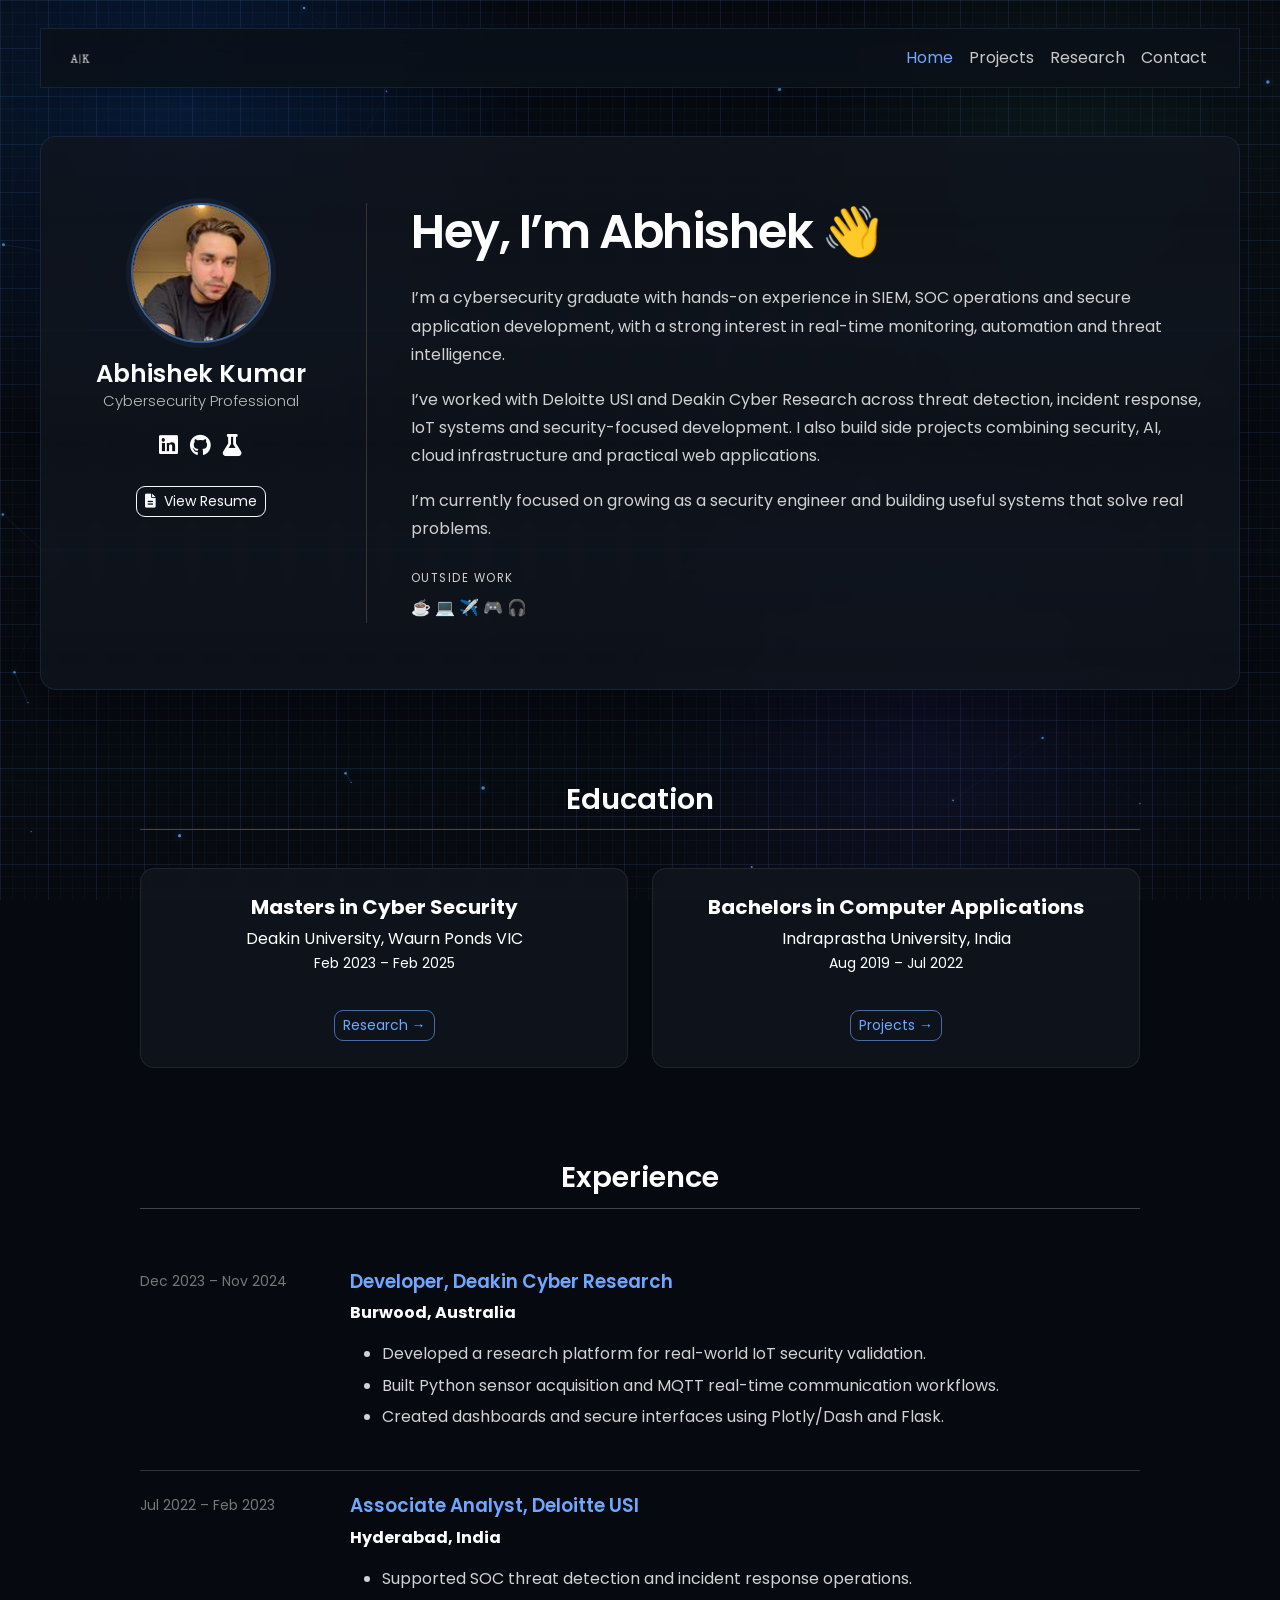
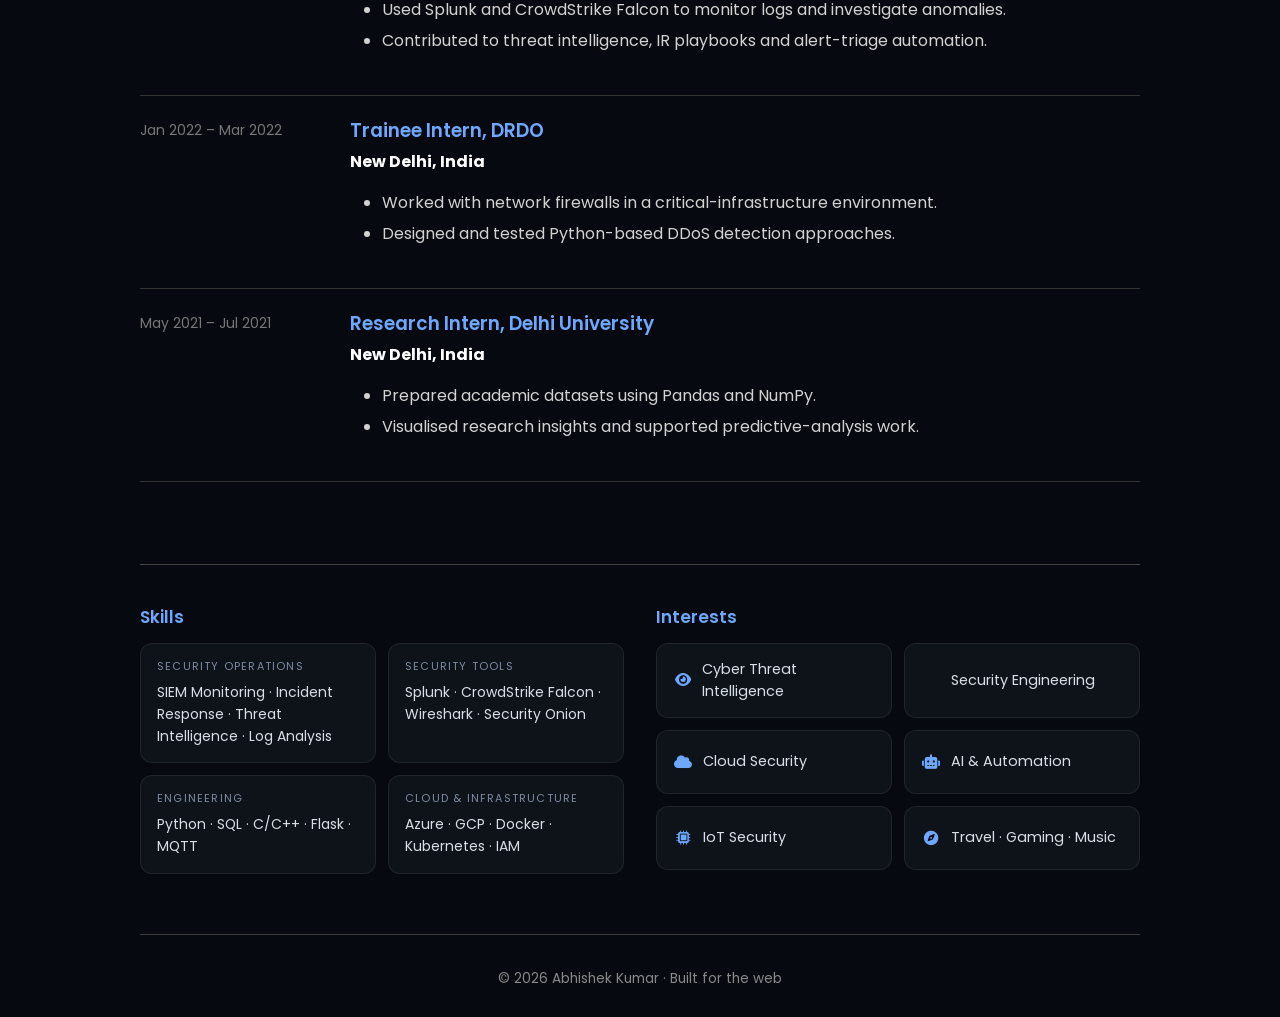
==== commit e3c02ca3: "Redesign skills and interests section" ====
--- a/index.html
+++ b/index.html
@@ -24,6 +24,18 @@
 .edu-card{padding:26px;text-align:center;min-height:200px;display:flex;flex-direction:column;justify-content:space-between}
 .resume-entry{display:flex;padding:24px 0;border-bottom:1px solid #333}.resume-date{color:#777;width:180px;font-size:.87rem}.resume-details{flex:1;padding-left:30px}.resume-details h5{font-size:1.16rem;font-weight:600;color:#6ea8fe}.resume-details li{color:#d2d2d2;line-height:1.65;margin-bottom:5px}
 .bottom-section{display:flex;gap:48px;flex-wrap:wrap;max-width:1000px;margin:82px auto 60px;border-top:1px solid #444;padding-top:42px}.bottom-column{flex:1 1 360px}.bottom-column h5{color:#6ea8fe}.bottom-column li{color:#d7d7d7;margin-bottom:8px}
+.skill-interest-grid{display:grid;grid-template-columns:1fr 1fr;gap:32px;max-width:1000px;margin:82px auto 60px;border-top:1px solid #444;padding-top:42px}
+.section-mini-title{font-size:1.05rem;font-weight:600;color:#6ea8fe;margin-bottom:16px}
+.skill-groups{display:grid;grid-template-columns:1fr 1fr;gap:12px}
+.skill-group,.interest-card{background:rgba(17,22,30,.82);border:1px solid rgba(255,255,255,.075);border-radius:12px;padding:15px 16px;transition:transform .2s ease,border-color .2s ease,box-shadow .2s ease}
+.skill-group:hover,.interest-card:hover{transform:translateY(-2px);border-color:rgba(110,168,254,.32);box-shadow:0 10px 24px rgba(0,0,0,.18)}
+.skill-group small{display:block;color:#7f8ba0;font-size:.68rem;letter-spacing:.11em;text-transform:uppercase;margin-bottom:7px}
+.skill-group p{margin:0;color:#d9dde4;font-size:.87rem;line-height:1.55}
+.interest-grid{display:grid;grid-template-columns:1fr 1fr;gap:12px}
+.interest-card{display:flex;align-items:center;gap:10px;color:#d9dde4;font-size:.9rem;min-height:64px}
+.interest-card i{color:#6ea8fe;width:20px;text-align:center}
+@media(max-width:768px){.skill-interest-grid{grid-template-columns:1fr;gap:28px}.skill-groups,.interest-grid{grid-template-columns:1fr}}
+
 .outside-label{font-size:.72rem;letter-spacing:.13em;text-transform:uppercase;color:#777;margin:24px 0 6px!important}.outside-icons{margin:0!important}
 @media(max-width:768px){.hero-shell{flex-direction:column;padding:34px 22px}.left-panel{width:100%;padding:0 0 26px;border-right:0;border-bottom:1px solid #333}.right-panel{padding-left:0;margin-top:28px}.resume-entry{flex-direction:column}.resume-date{width:auto;margin-bottom:10px}.resume-details{padding-left:0}}
 </style>
@@ -71,9 +83,28 @@
 <div class="resume-entry"><div class="resume-date">May 2021 – Jul 2021</div><div class="resume-details"><h5>Research Intern, Delhi University</h5><p><strong>New Delhi, India</strong></p><ul><li>Prepared academic datasets using Pandas and NumPy.</li><li>Visualised research insights and supported predictive-analysis work.</li></ul></div></div>
 </section>
 
-<div class="bottom-section">
-<div class="bottom-column"><h5>Skills</h5><ul style="list-style:none;padding-left:0"><li><strong>Tools:</strong> Splunk, CrowdStrike, Wireshark, JIRA</li><li><strong>Programming:</strong> Python, SQL, C/C++</li><li><strong>Platforms:</strong> Azure, GCP, Snowflake</li><li><strong>Practices:</strong> IAM, DevSecOps</li></ul></div>
-<div class="bottom-column"><h5>Interests</h5><ul style="list-style:none;padding-left:0"><li>Cyber Threat Intelligence</li><li>Cloud Infrastructure Security</li><li>Automation & AI</li></ul></div>
+<div class="skill-interest-grid">
+  <section>
+    <h5 class="section-mini-title">Skills</h5>
+    <div class="skill-groups">
+      <div class="skill-group"><small>Security Operations</small><p>SIEM Monitoring · Incident Response · Threat Intelligence · Log Analysis</p></div>
+      <div class="skill-group"><small>Security Tools</small><p>Splunk · CrowdStrike Falcon · Wireshark · Security Onion</p></div>
+      <div class="skill-group"><small>Engineering</small><p>Python · SQL · C/C++ · Flask · MQTT</p></div>
+      <div class="skill-group"><small>Cloud & Infrastructure</small><p>Azure · GCP · Docker · Kubernetes · IAM</p></div>
+    </div>
+  </section>
+
+  <section>
+    <h5 class="section-mini-title">Interests</h5>
+    <div class="interest-grid">
+      <div class="interest-card"><i class="fas fa-eye"></i><span>Cyber Threat Intelligence</span></div>
+      <div class="interest-card"><i class="fas fa-shield-halved"></i><span>Security Engineering</span></div>
+      <div class="interest-card"><i class="fas fa-cloud"></i><span>Cloud Security</span></div>
+      <div class="interest-card"><i class="fas fa-robot"></i><span>AI & Automation</span></div>
+      <div class="interest-card"><i class="fas fa-microchip"></i><span>IoT Security</span></div>
+      <div class="interest-card"><i class="fas fa-compass"></i><span>Travel · Gaming · Music</span></div>
+    </div>
+  </section>
 </div>
 <footer class="site-footer">© 2026 Abhishek Kumar · Built for the web</footer>
 
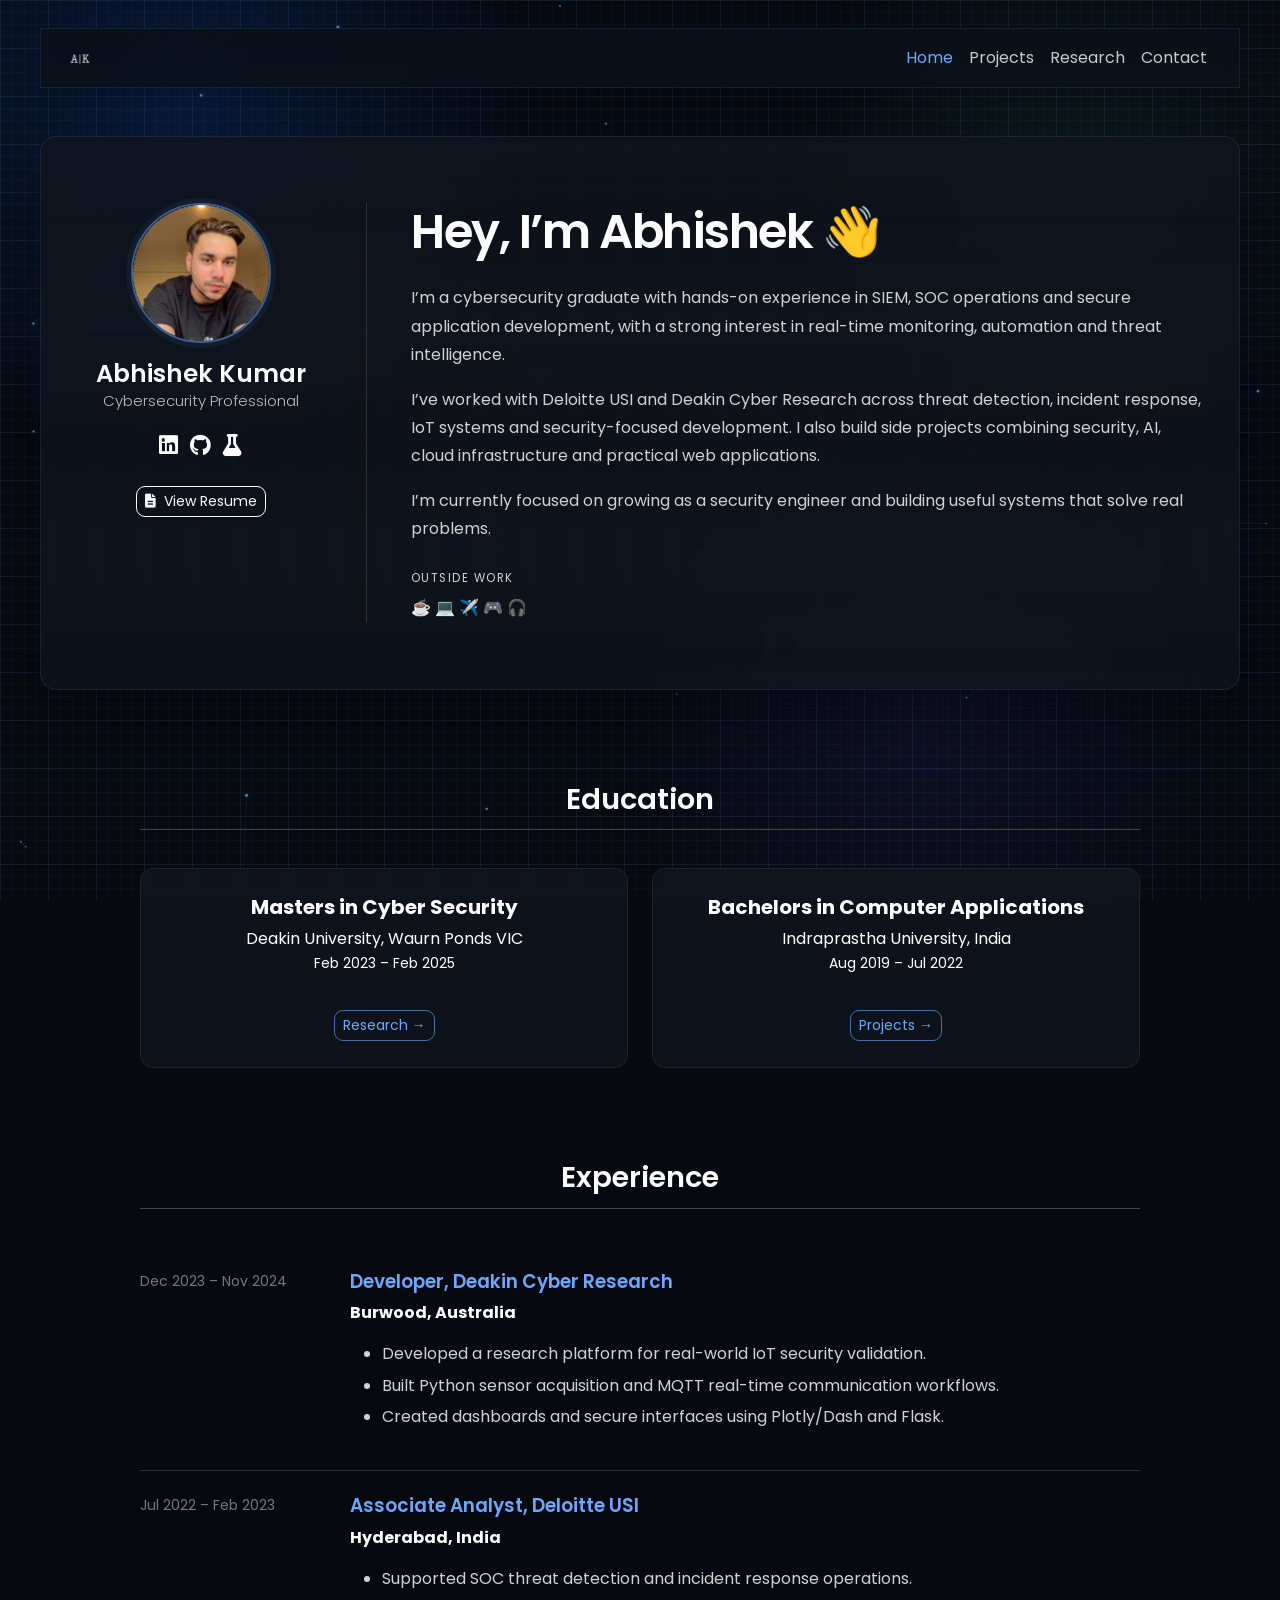
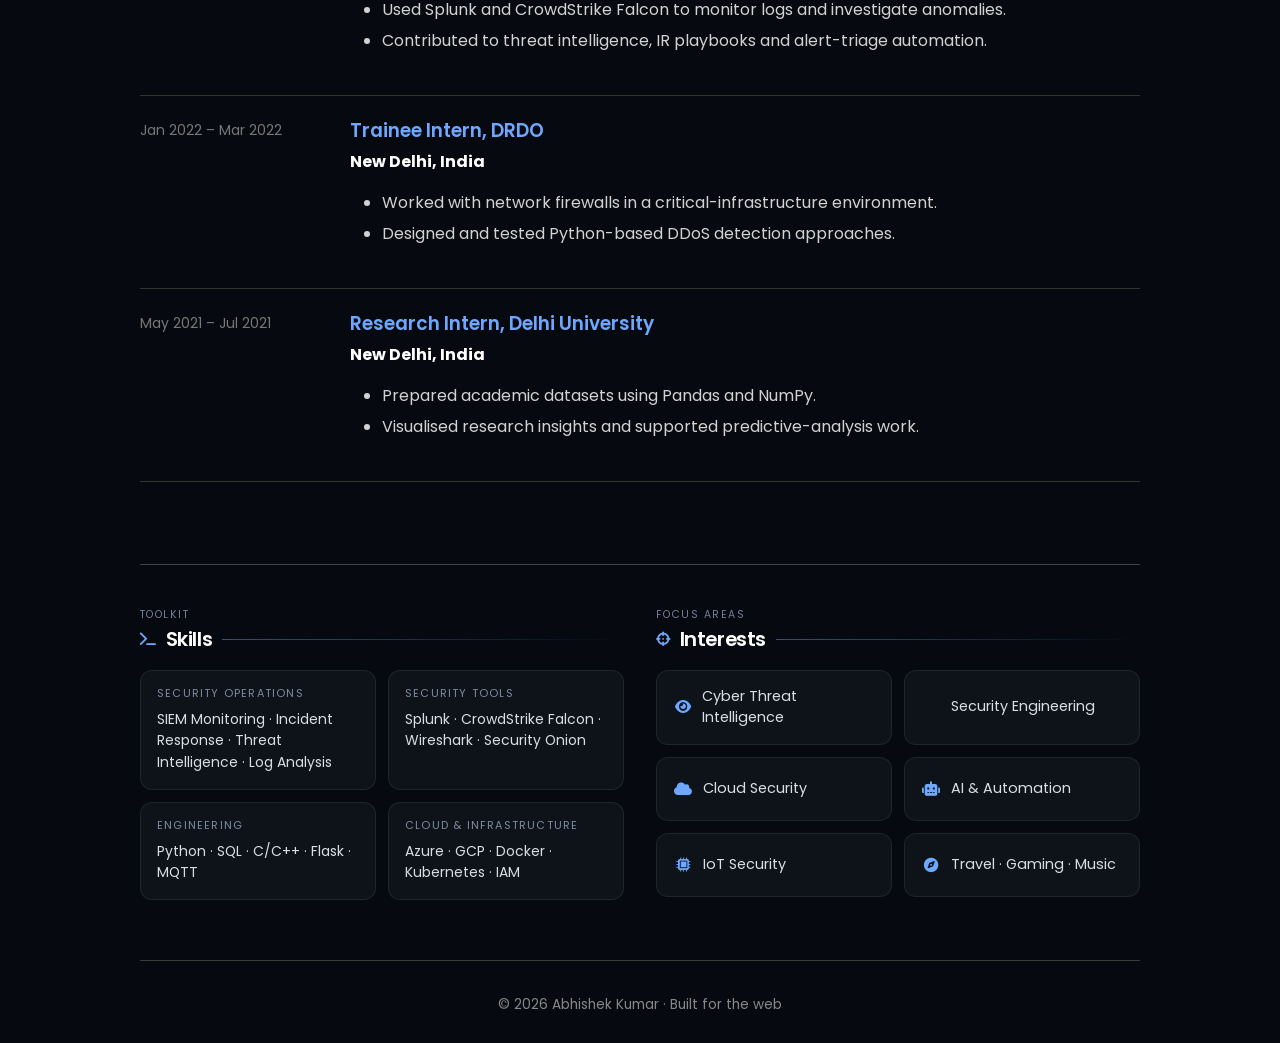
==== commit f568d8d0: "Polish skills and interests headings" ====
--- a/index.html
+++ b/index.html
@@ -25,7 +25,11 @@
 .resume-entry{display:flex;padding:24px 0;border-bottom:1px solid #333}.resume-date{color:#777;width:180px;font-size:.87rem}.resume-details{flex:1;padding-left:30px}.resume-details h5{font-size:1.16rem;font-weight:600;color:#6ea8fe}.resume-details li{color:#d2d2d2;line-height:1.65;margin-bottom:5px}
 .bottom-section{display:flex;gap:48px;flex-wrap:wrap;max-width:1000px;margin:82px auto 60px;border-top:1px solid #444;padding-top:42px}.bottom-column{flex:1 1 360px}.bottom-column h5{color:#6ea8fe}.bottom-column li{color:#d7d7d7;margin-bottom:8px}
 .skill-interest-grid{display:grid;grid-template-columns:1fr 1fr;gap:32px;max-width:1000px;margin:82px auto 60px;border-top:1px solid #444;padding-top:42px}
-.section-mini-title{font-size:1.05rem;font-weight:600;color:#6ea8fe;margin-bottom:16px}
+.section-mini-heading{margin-bottom:18px}
+.section-mini-kicker{display:block;font-size:.66rem;letter-spacing:.14em;text-transform:uppercase;color:#72809a;margin-bottom:5px}
+.section-mini-title{font-size:1.24rem;font-weight:600;color:#fff;margin:0;letter-spacing:-.02em;display:flex;align-items:center;gap:10px}
+.section-mini-title::after{content:"";height:1px;flex:1;background:linear-gradient(90deg,rgba(110,168,254,.45),rgba(110,168,254,0))}
+.section-mini-title i{color:#6ea8fe;font-size:.9rem}
 .skill-groups{display:grid;grid-template-columns:1fr 1fr;gap:12px}
 .skill-group,.interest-card{background:rgba(17,22,30,.82);border:1px solid rgba(255,255,255,.075);border-radius:12px;padding:15px 16px;transition:transform .2s ease,border-color .2s ease,box-shadow .2s ease}
 .skill-group:hover,.interest-card:hover{transform:translateY(-2px);border-color:rgba(110,168,254,.32);box-shadow:0 10px 24px rgba(0,0,0,.18)}
@@ -85,7 +89,7 @@
 
 <div class="skill-interest-grid">
   <section>
-    <h5 class="section-mini-title">Skills</h5>
+    <div class="section-mini-heading"><span class="section-mini-kicker">Toolkit</span><h5 class="section-mini-title"><i class="fas fa-terminal"></i>Skills</h5></div>
     <div class="skill-groups">
       <div class="skill-group"><small>Security Operations</small><p>SIEM Monitoring · Incident Response · Threat Intelligence · Log Analysis</p></div>
       <div class="skill-group"><small>Security Tools</small><p>Splunk · CrowdStrike Falcon · Wireshark · Security Onion</p></div>
@@ -95,7 +99,7 @@
   </section>
 
   <section>
-    <h5 class="section-mini-title">Interests</h5>
+    <div class="section-mini-heading"><span class="section-mini-kicker">Focus Areas</span><h5 class="section-mini-title"><i class="fas fa-crosshairs"></i>Interests</h5></div>
     <div class="interest-grid">
       <div class="interest-card"><i class="fas fa-eye"></i><span>Cyber Threat Intelligence</span></div>
       <div class="interest-card"><i class="fas fa-shield-halved"></i><span>Security Engineering</span></div>
